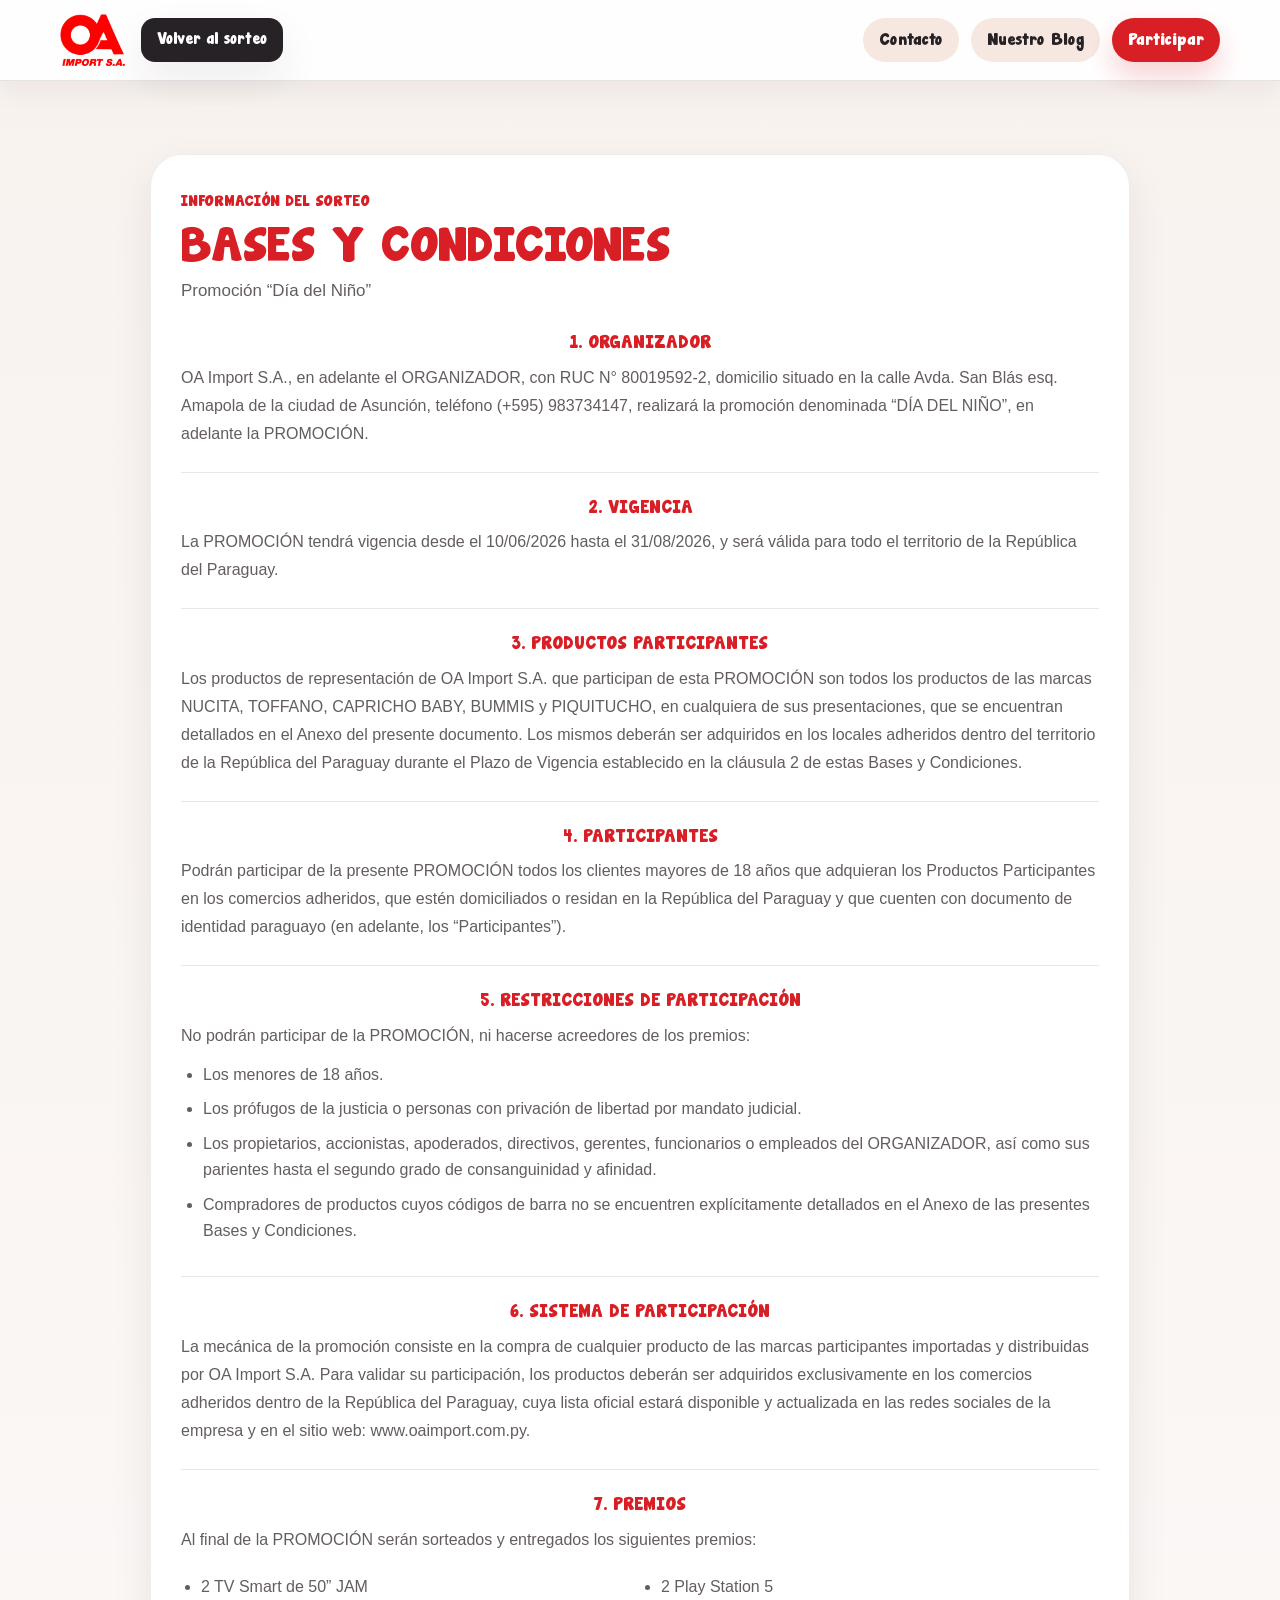
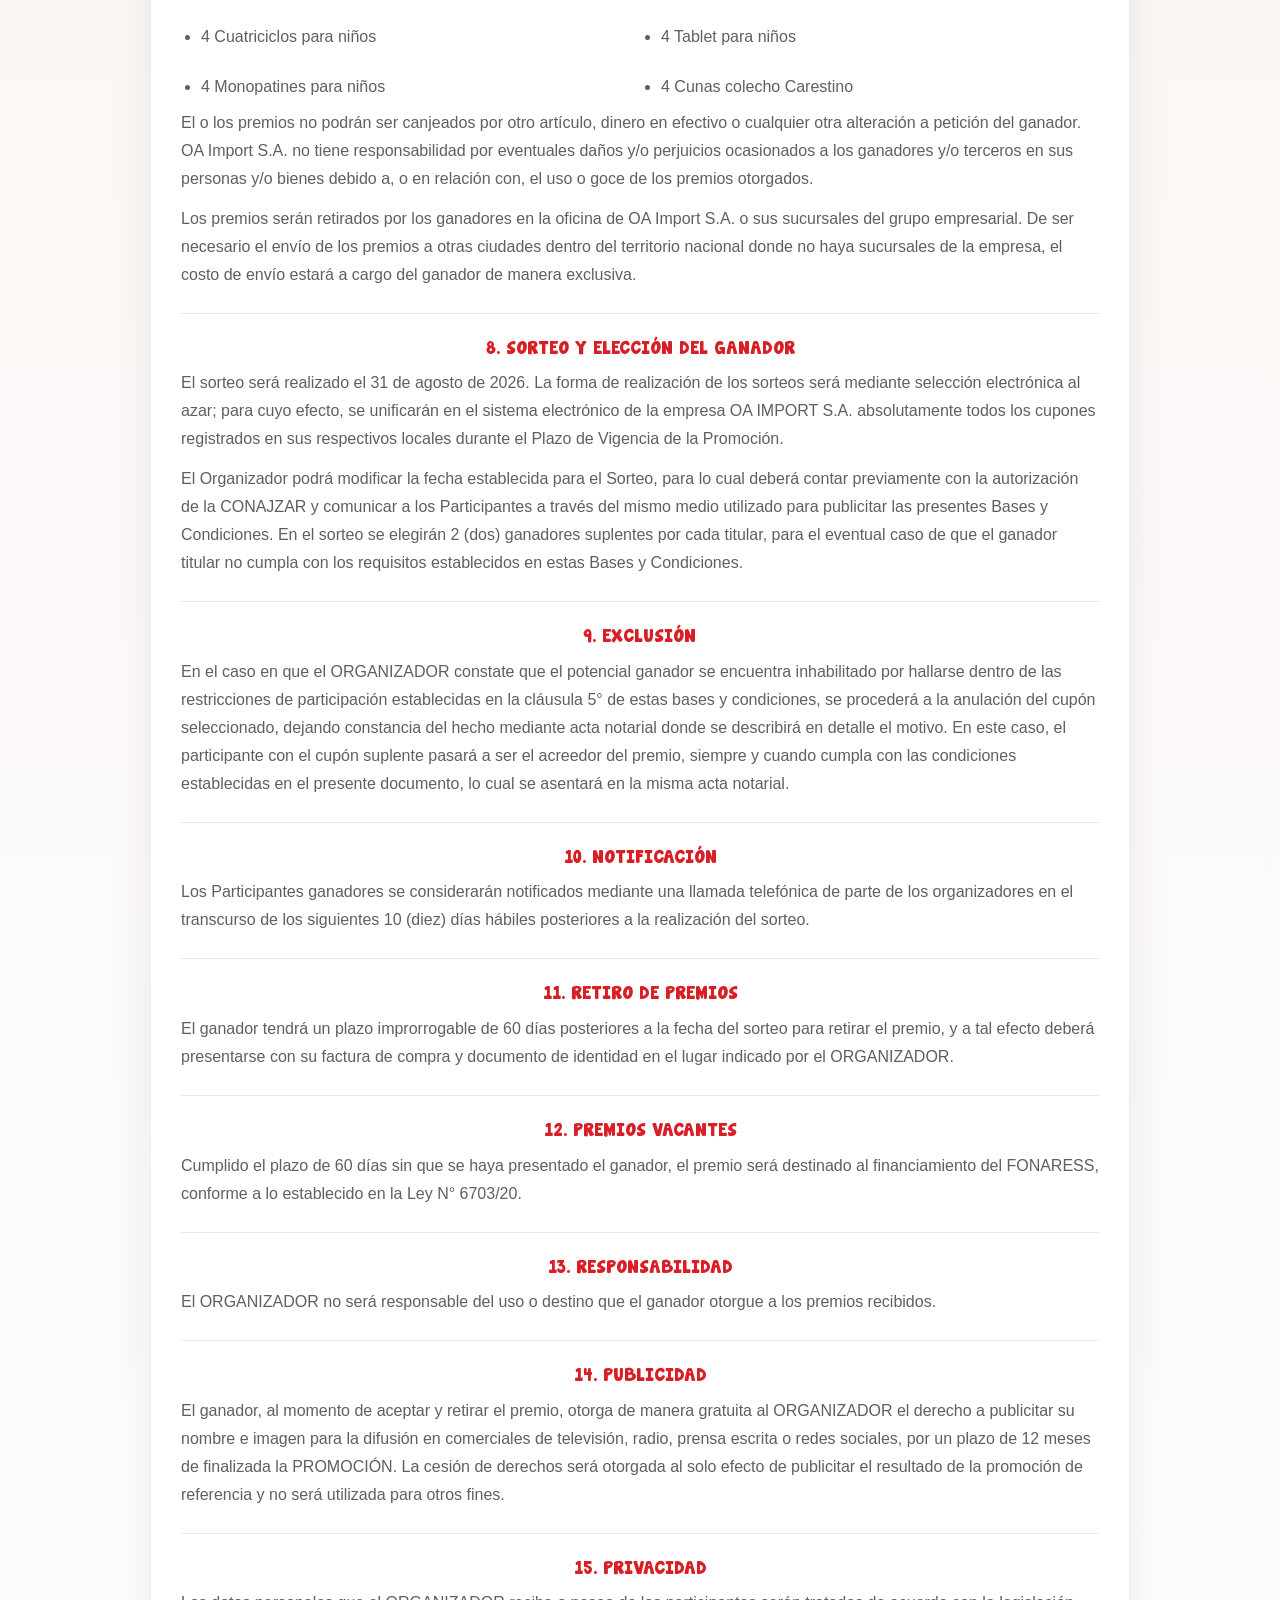
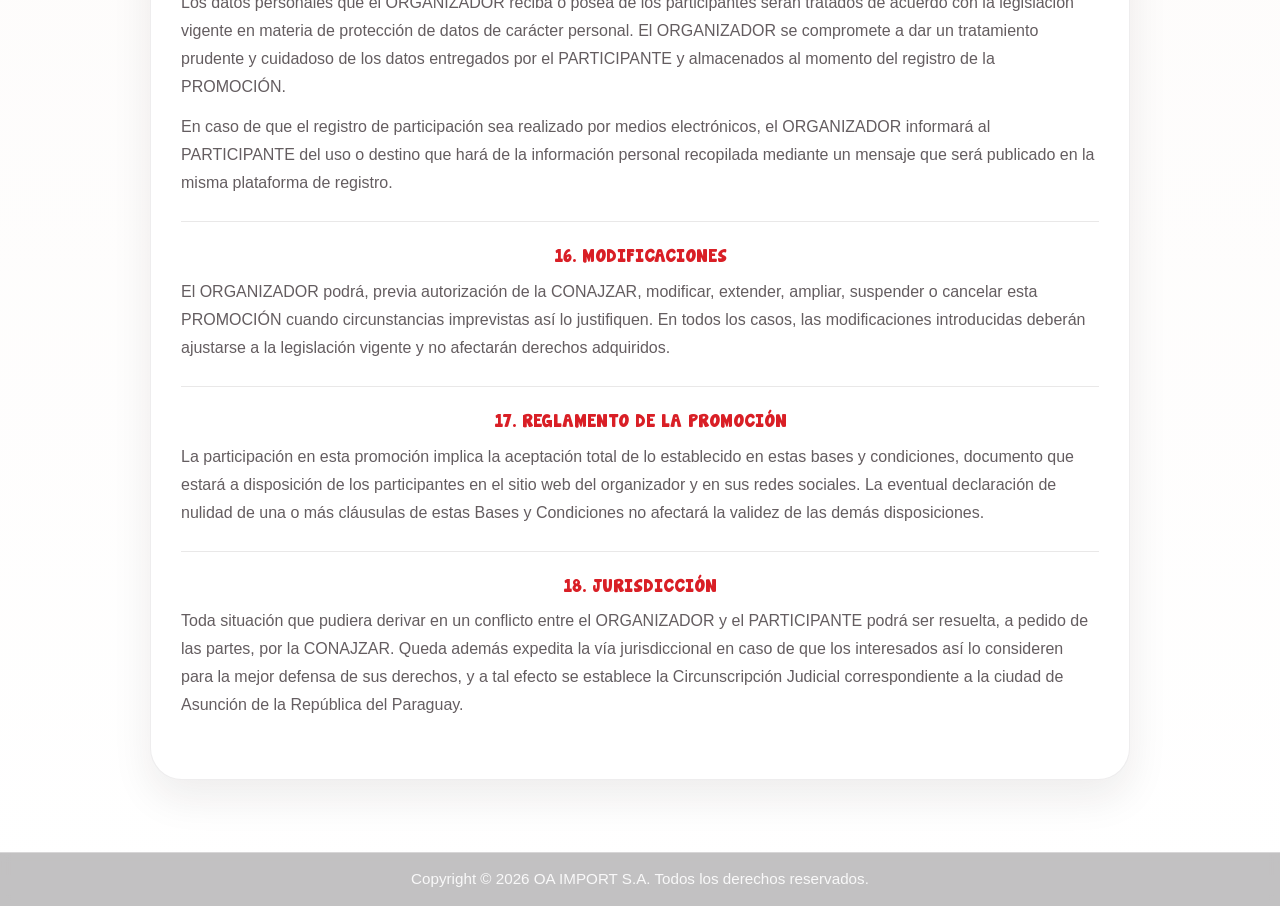
==== bases.html @ e668ee30 "Add files via upload" ====
<!DOCTYPE html>
<html lang="es">
<head>
<meta charset="UTF-8">
<meta name="viewport" content="width=device-width, initial-scale=1.0">
<title>Bases y Condiciones</title>
<link rel="icon" href="favicon.ico?v=6" sizes="any">
<link rel="shortcut icon" href="favicon.ico?v=6" type="image/x-icon">
<link rel="stylesheet" href="styles.css?v=45">
</head>
<body class="page-bases">

<header>
<div class="nav">
<button class="menu-toggle" id="menuToggle" aria-label="Abrir menú" aria-controls="menu" aria-expanded="false">&#9776;</button>

<div class="logo-area">
<a href="index.html" aria-label="Volver al inicio">
<img src="logo.png" class="logo" alt="Logo de OA Import">
</a>
</div>

<a href="index.html" class="btn-bases">Volver al sorteo</a>

<nav id="menu" aria-label="Principal">
<a href="contacto.html">Contacto</a>
<a href="https://www.oaimport.com.py/" target="_blank" rel="noopener noreferrer">Nuestro Blog</a>
<a href="index.html#formulario">Participar</a>
</nav>
</div>
</header>

<section class="section legal-section">
<div class="legal-card">
<p class="legal-kicker">Información del sorteo</p>
<h1>Bases y condiciones</h1>
<p class="legal-subtitle">Promoci&oacute;n &ldquo;D&iacute;a del Ni&ntilde;o&rdquo;</p>

<div class="legal-content">
<section class="legal-item">
<h2>1. ORGANIZADOR</h2>
<p>OA Import S.A., en adelante el ORGANIZADOR, con RUC N&deg; 80019592-2, domicilio situado en la calle Avda. San Bl&aacute;s esq. Amapola de la ciudad de Asunci&oacute;n, tel&eacute;fono (+595) 983734147, realizar&aacute; la promoci&oacute;n denominada &ldquo;D&Iacute;A DEL NI&Ntilde;O&rdquo;, en adelante la PROMOCI&Oacute;N.</p>
</section>

<section class="legal-item">
<h2>2. VIGENCIA</h2>
<p>La PROMOCI&Oacute;N tendr&aacute; vigencia desde el 10/06/2026 hasta el 31/08/2026, y ser&aacute; v&aacute;lida para todo el territorio de la Rep&uacute;blica del Paraguay.</p>
</section>

<section class="legal-item">
<h2>3. PRODUCTOS PARTICIPANTES</h2>
<p>Los productos de representaci&oacute;n de OA Import S.A. que participan de esta PROMOCI&Oacute;N son todos los productos de las marcas NUCITA, TOFFANO, CAPRICHO BABY, BUMMIS y PIQUITUCHO, en cualquiera de sus presentaciones, que se encuentran detallados en el Anexo del presente documento. Los mismos deber&aacute;n ser adquiridos en los locales adheridos dentro del territorio de la Rep&uacute;blica del Paraguay durante el Plazo de Vigencia establecido en la cl&aacute;usula 2 de estas Bases y Condiciones.</p>
</section>

<section class="legal-item">
<h2>4. PARTICIPANTES</h2>
<p>Podr&aacute;n participar de la presente PROMOCI&Oacute;N todos los clientes mayores de 18 a&ntilde;os que adquieran los Productos Participantes en los comercios adheridos, que est&eacute;n domiciliados o residan en la Rep&uacute;blica del Paraguay y que cuenten con documento de identidad paraguayo (en adelante, los &ldquo;Participantes&rdquo;).</p>
</section>

<section class="legal-item">
<h2>5. RESTRICCIONES DE PARTICIPACI&Oacute;N</h2>
<p>No podr&aacute;n participar de la PROMOCI&Oacute;N, ni hacerse acreedores de los premios:</p>
<ul class="legal-list">
<li>Los menores de 18 a&ntilde;os.</li>
<li>Los pr&oacute;fugos de la justicia o personas con privaci&oacute;n de libertad por mandato judicial.</li>
<li>Los propietarios, accionistas, apoderados, directivos, gerentes, funcionarios o empleados del ORGANIZADOR, as&iacute; como sus parientes hasta el segundo grado de consanguinidad y afinidad.</li>
<li>Compradores de productos cuyos c&oacute;digos de barra no se encuentren expl&iacute;citamente detallados en el Anexo de las presentes Bases y Condiciones.</li>
</ul>
</section>

<section class="legal-item">
<h2>6. SISTEMA DE PARTICIPACI&Oacute;N</h2>
<p>La mec&aacute;nica de la promoci&oacute;n consiste en la compra de cualquier producto de las marcas participantes importadas y distribuidas por OA Import S.A. Para validar su participaci&oacute;n, los productos deber&aacute;n ser adquiridos exclusivamente en los comercios adheridos dentro de la Rep&uacute;blica del Paraguay, cuya lista oficial estar&aacute; disponible y actualizada en las redes sociales de la empresa y en el sitio web: www.oaimport.com.py.</p>
</section>

<section class="legal-item">
<h2>7. PREMIOS</h2>
<p>Al final de la PROMOCI&Oacute;N ser&aacute;n sorteados y entregados los siguientes premios:</p>
<ul class="legal-list legal-list--prizes">
<li>2 TV Smart de 50&rdquo; JAM</li>
<li>2 Play Station 5</li>
<li>4 Cuatriciclos para ni&ntilde;os</li>
<li>4 Tablet para ni&ntilde;os</li>
<li>4 Monopatines para ni&ntilde;os</li>
<li>4 Cunas colecho Carestino</li>
</ul>
<p>El o los premios no podr&aacute;n ser canjeados por otro art&iacute;culo, dinero en efectivo o cualquier otra alteraci&oacute;n a petici&oacute;n del ganador. OA Import S.A. no tiene responsabilidad por eventuales da&ntilde;os y/o perjuicios ocasionados a los ganadores y/o terceros en sus personas y/o bienes debido a, o en relaci&oacute;n con, el uso o goce de los premios otorgados.</p>
<p>Los premios ser&aacute;n retirados por los ganadores en la oficina de OA Import S.A. o sus sucursales del grupo empresarial. De ser necesario el env&iacute;o de los premios a otras ciudades dentro del territorio nacional donde no haya sucursales de la empresa, el costo de env&iacute;o estar&aacute; a cargo del ganador de manera exclusiva.</p>
</section>

<section class="legal-item">
<h2>8. SORTEO Y ELECCI&Oacute;N DEL GANADOR</h2>
<p>El sorteo ser&aacute; realizado el 31 de agosto de 2026. La forma de realizaci&oacute;n de los sorteos ser&aacute; mediante selecci&oacute;n electr&oacute;nica al azar; para cuyo efecto, se unificar&aacute;n en el sistema electr&oacute;nico de la empresa OA IMPORT S.A. absolutamente todos los cupones registrados en sus respectivos locales durante el Plazo de Vigencia de la Promoci&oacute;n.</p>
<p>El Organizador podr&aacute; modificar la fecha establecida para el Sorteo, para lo cual deber&aacute; contar previamente con la autorizaci&oacute;n de la CONAJZAR y comunicar a los Participantes a trav&eacute;s del mismo medio utilizado para publicitar las presentes Bases y Condiciones. En el sorteo se elegir&aacute;n 2 (dos) ganadores suplentes por cada titular, para el eventual caso de que el ganador titular no cumpla con los requisitos establecidos en estas Bases y Condiciones.</p>
</section>

<section class="legal-item">
<h2>9. EXCLUSI&Oacute;N</h2>
<p>En el caso en que el ORGANIZADOR constate que el potencial ganador se encuentra inhabilitado por hallarse dentro de las restricciones de participaci&oacute;n establecidas en la cl&aacute;usula 5&deg; de estas bases y condiciones, se proceder&aacute; a la anulaci&oacute;n del cup&oacute;n seleccionado, dejando constancia del hecho mediante acta notarial donde se describir&aacute; en detalle el motivo. En este caso, el participante con el cup&oacute;n suplente pasar&aacute; a ser el acreedor del premio, siempre y cuando cumpla con las condiciones establecidas en el presente documento, lo cual se asentar&aacute; en la misma acta notarial.</p>
</section>

<section class="legal-item">
<h2>10. NOTIFICACI&Oacute;N</h2>
<p>Los Participantes ganadores se considerar&aacute;n notificados mediante una llamada telef&oacute;nica de parte de los organizadores en el transcurso de los siguientes 10 (diez) d&iacute;as h&aacute;biles posteriores a la realizaci&oacute;n del sorteo.</p>
</section>

<section class="legal-item">
<h2>11. RETIRO DE PREMIOS</h2>
<p>El ganador tendr&aacute; un plazo improrrogable de 60 d&iacute;as posteriores a la fecha del sorteo para retirar el premio, y a tal efecto deber&aacute; presentarse con su factura de compra y documento de identidad en el lugar indicado por el ORGANIZADOR.</p>
</section>

<section class="legal-item">
<h2>12. PREMIOS VACANTES</h2>
<p>Cumplido el plazo de 60 d&iacute;as sin que se haya presentado el ganador, el premio ser&aacute; destinado al financiamiento del FONARESS, conforme a lo establecido en la Ley N&deg; 6703/20.</p>
</section>

<section class="legal-item">
<h2>13. RESPONSABILIDAD</h2>
<p>El ORGANIZADOR no ser&aacute; responsable del uso o destino que el ganador otorgue a los premios recibidos.</p>
</section>

<section class="legal-item">
<h2>14. PUBLICIDAD</h2>
<p>El ganador, al momento de aceptar y retirar el premio, otorga de manera gratuita al ORGANIZADOR el derecho a publicitar su nombre e imagen para la difusi&oacute;n en comerciales de televisi&oacute;n, radio, prensa escrita o redes sociales, por un plazo de 12 meses de finalizada la PROMOCI&Oacute;N. La cesi&oacute;n de derechos ser&aacute; otorgada al solo efecto de publicitar el resultado de la promoci&oacute;n de referencia y no ser&aacute; utilizada para otros fines.</p>
</section>

<section class="legal-item">
<h2>15. PRIVACIDAD</h2>
<p>Los datos personales que el ORGANIZADOR reciba o posea de los participantes ser&aacute;n tratados de acuerdo con la legislaci&oacute;n vigente en materia de protecci&oacute;n de datos de car&aacute;cter personal. El ORGANIZADOR se compromete a dar un tratamiento prudente y cuidadoso de los datos entregados por el PARTICIPANTE y almacenados al momento del registro de la PROMOCI&Oacute;N.</p>
<p>En caso de que el registro de participaci&oacute;n sea realizado por medios electr&oacute;nicos, el ORGANIZADOR informar&aacute; al PARTICIPANTE del uso o destino que har&aacute; de la informaci&oacute;n personal recopilada mediante un mensaje que ser&aacute; publicado en la misma plataforma de registro.</p>
</section>

<section class="legal-item">
<h2>16. MODIFICACIONES</h2>
<p>El ORGANIZADOR podr&aacute;, previa autorizaci&oacute;n de la CONAJZAR, modificar, extender, ampliar, suspender o cancelar esta PROMOCI&Oacute;N cuando circunstancias imprevistas as&iacute; lo justifiquen. En todos los casos, las modificaciones introducidas deber&aacute;n ajustarse a la legislaci&oacute;n vigente y no afectar&aacute;n derechos adquiridos.</p>
</section>

<section class="legal-item">
<h2>17. REGLAMENTO DE LA PROMOCI&Oacute;N</h2>
<p>La participaci&oacute;n en esta promoci&oacute;n implica la aceptaci&oacute;n total de lo establecido en estas bases y condiciones, documento que estar&aacute; a disposici&oacute;n de los participantes en el sitio web del organizador y en sus redes sociales. La eventual declaraci&oacute;n de nulidad de una o m&aacute;s cl&aacute;usulas de estas Bases y Condiciones no afectar&aacute; la validez de las dem&aacute;s disposiciones.</p>
</section>

<section class="legal-item">
<h2>18. JURISDICCI&Oacute;N</h2>
<p>Toda situaci&oacute;n que pudiera derivar en un conflicto entre el ORGANIZADOR y el PARTICIPANTE podr&aacute; ser resuelta, a pedido de las partes, por la CONAJZAR. Queda adem&aacute;s expedita la v&iacute;a jurisdiccional en caso de que los interesados as&iacute; lo consideren para la mejor defensa de sus derechos, y a tal efecto se establece la Circunscripci&oacute;n Judicial correspondiente a la ciudad de Asunci&oacute;n de la Rep&uacute;blica del Paraguay.</p>
</section>
</div>
</div>
</section>

<footer class="site-footer">
<p>Copyright &copy; 2026 OA IMPORT S.A. Todos los derechos reservados.</p>
</footer>

<script src="script.js?v=22"></script>
</body>
</html>
---- styles.css ----
@font-face{
  font-family:"Janda Manatee Solid";
  src:url("JandaManateeSolid.ttf") format("truetype");
  font-weight:400;
  font-style:normal;
  font-display:swap;
}

:root{
  --brand-red:#d91f26;
  --brand-red-dark:#a51419;
  --brand-gold:#b79234;
  --ink:#262225;
  --muted:#645d60;
  --surface:#ffffff;
  --surface-soft:#fbf6f4;
  --surface-warm:#f6e8e1;
  --line:rgba(38,34,37,0.12);
  --shadow-soft:0 18px 40px rgba(34,24,26,0.08);
  --shadow-strong:0 28px 60px rgba(26,16,18,0.18);
  --radius-lg:32px;
  --radius-md:20px;
  --max-width:1200px;
  --font-title:"Janda Manatee Solid",Arial,Helvetica,sans-serif;
  --font-text:Arial,Helvetica,sans-serif;
  --font-readable:Arial,Helvetica,sans-serif;
  --title-fill:#7E4191;
}

*{
  margin:0;
  padding:0;
  box-sizing:border-box;
}

html{
  scroll-behavior:smooth;
}

body{
  font-family:var(--font-text);
  font-synthesis:none;
  background:linear-gradient(180deg,#fcfaf9 0%,#f6f0ec 100%);
  color:var(--ink);
  line-height:1.6;
  overflow-x:hidden;
  padding-top:82px;
}

button,
input,
textarea,
select{
  font-family:var(--font-readable);
}

.page-home{
  --home-bg-image:url("FONDO%20WEB%20WEB%20PROMO%20SORTEO%20DIA%20DEL%20NI%C3%91O-03.jpg.jpeg");
  position:relative;
  min-height:100vh;
  background-color:#fff8f2;
  background-image:none;
}

.page-home::before{
  content:"";
  position:absolute;
  inset:0;
  z-index:0;
  min-height:100%;
  background-image:var(--home-bg-image);
  background-position:top center;
  background-repeat:no-repeat;
  background-size:100% 100%;
  pointer-events:none;
}

.page-home > section,
.page-home > div,
.page-home > footer{
  position:relative;
  z-index:1;
}

body.modal-open{
  overflow:auto;
}

img{
  display:block;
  max-width:100%;
}

.site-footer{
  position:relative;
  z-index:1;
  width:100%;
  padding:16px;
  background:rgba(38,34,37,0.28);
  border-top:1px solid rgba(255,255,255,0.34);
  color:rgba(255,255,255,0.9);
  backdrop-filter:blur(4px);
  text-align:center;
}

.site-footer p{
  margin:0;
  font-family:Arial,Helvetica,sans-serif;
  font-size:0.95rem;
  line-height:1.35;
}

a{
  color:inherit;
}

header{
  position:fixed;
  top:0;
  left:0;
  right:0;
  z-index:1000;
  background:rgba(255,255,255,0.92);
  backdrop-filter:blur(16px);
  border-bottom:1px solid var(--line);
  box-shadow:0 10px 28px rgba(29,21,23,0.06);
}

.nav{
  max-width:var(--max-width);
  margin:auto;
  padding:14px 20px;
  display:grid;
  grid-template-columns:auto auto 1fr;
  align-items:center;
  gap:16px;
  position:relative;
}

.menu-toggle{
  display:none;
  width:44px;
  height:44px;
  align-items:center;
  justify-content:center;
  border:1px solid var(--line);
  border-radius:14px;
  background:var(--surface);
  color:var(--ink);
  font-size:1.6rem;
  cursor:pointer;
}

.logo-area{
  display:flex;
  align-items:center;
  justify-content:flex-start;
}

.logo{
  height:52px;
  margin:auto;
}

.btn-bases{
  justify-self:start;
  display:inline-flex;
  align-items:center;
  justify-content:center;
  width:auto;
  min-height:42px;
  padding:10px 16px;
  border-radius:14px;
  background:var(--ink);
  color:#fff;
  text-decoration:none;
  font-family:var(--font-readable);
  font-size:0.9rem;
  font-weight:400;
  white-space:nowrap;
  box-shadow:var(--shadow-soft);
  transition:transform 0.2s ease, background 0.2s ease;
}

.btn-bases:hover{
  background:#3a3437;
  transform:translateY(-1px);
}

.nav nav{
  display:flex;
  justify-content:flex-end;
  flex-wrap:wrap;
  gap:12px;
}

nav a{
  display:inline-flex;
  align-items:center;
  justify-content:center;
  min-height:44px;
  padding:10px 16px;
  border-radius:999px;
  background:var(--surface-warm);
  color:var(--ink);
  text-decoration:none;
  font-family:var(--font-readable);
  font-size:0.95rem;
  font-weight:400;
  transition:transform 0.2s ease, background 0.2s ease, box-shadow 0.2s ease;
}

nav a:hover{
  background:#efd8d0;
  transform:translateY(-1px);
}

nav a.is-current{
  background:#efddd7;
  box-shadow:inset 0 0 0 1px rgba(38,34,37,0.1);
}

nav a[href="#formulario"],
nav a[href="index.html#formulario"]{
  background:var(--brand-red);
  color:#fff;
  box-shadow:0 14px 28px rgba(217,31,38,0.2);
}

nav a[href="#formulario"]:hover,
nav a[href="index.html#formulario"]:hover{
  background:var(--brand-red-dark);
}

.hero{
  position:relative;
  min-height:auto;
  padding:0 20px 34px;
  display:flex;
  align-items:center;
  justify-content:center;
  background:transparent;
  overflow:hidden;
}

.hero::before{
  display:none;
}

.hero::after{
  display:none;
}

.hero-box{
  position:relative;
  z-index:1;
  width:min(100%,1180px);
  padding:0;
  background:transparent;
  border:none;
  box-shadow:none;
  backdrop-filter:none;
  text-align:center;
}

.hero-cta{
  position:absolute;
  left:50%;
  top:64%;
  z-index:2;
  display:inline-flex;
  align-items:center;
  justify-content:center;
  min-height:64px;
  padding:16px 46px;
  border-radius:20px;
  background:var(--brand-red);
  color:#fff;
  font-family:var(--font-readable);
  font-weight:800;
  font-size:clamp(1.25rem,2.4vw,2rem);
  line-height:1;
  text-decoration:none;
  box-shadow:0 22px 42px rgba(217,31,38,0.28);
  transform:translate(-50%,-50%);
  transition:transform 0.2s ease, background 0.2s ease;
}

.hero-cta:hover{
  background:var(--brand-red-dark);
  transform:translate(-50%,-52%);
}

.hero-banner{
  width:100%;
  height:auto;
  object-fit:contain;
}

.hero-brand-link{
  position:absolute;
  z-index:3;
  display:block;
  border-radius:14px;
  background:rgba(255,255,255,0);
  cursor:pointer;
  text-indent:-9999px;
  overflow:hidden;
}

.hero-brand-link:focus-visible{
  outline:3px solid rgba(126,65,145,0.85);
  outline-offset:4px;
  background:rgba(255,255,255,0.16);
}

.hero-brand-link--nucita{
  left:9.3%;
  top:76.2%;
  width:15.2%;
  height:9%;
}

.hero-brand-link--toffano{
  left:26.8%;
  top:76.6%;
  width:15%;
  height:8.6%;
}

.hero-brand-link--bummis{
  left:45.2%;
  top:75.8%;
  width:14.5%;
  height:9.4%;
}

.hero-brand-link--capricho{
  left:62.8%;
  top:75.4%;
  width:15.2%;
  height:9.8%;
}

.hero-brand-link--piquitucho{
  left:80.1%;
  top:74.6%;
  width:12.6%;
  height:10.8%;
}

.section{
  padding:72px 20px;
}

.section h1,
.section h2{
  margin:0 0 22px;
  text-align:center;
  font-family:var(--font-title);
  font-weight:400;
  color:var(--title-fill);
  font-size:clamp(2rem,4vw,3.2rem);
  line-height:1.05;
  letter-spacing:0;
}

.section-copy,
.section > p{
  max-width:760px;
  margin:0 auto;
  text-align:center;
  color:var(--muted);
  font-size:1.08rem;
}

#flyers{
  background:transparent;
}

.flyers-section{
  padding-bottom:38px;
}

.flyers-shell{
  max-width:840px;
  margin:0 auto 24px;
  text-align:center;
}

.flyers-rail{
  position:relative;
  max-width:calc(var(--max-width) + 60px);
  margin:0 auto;
  padding:10px 20px 8px;
  overflow-x:auto;
  overflow-y:hidden;
  cursor:grab;
  scrollbar-width:none;
  mask-image:linear-gradient(90deg,transparent 0,rgba(0,0,0,0.9) 5%,rgba(0,0,0,0.9) 95%,transparent 100%);
}

.flyers-rail::-webkit-scrollbar{
  display:none;
}

.flyers-rail.is-dragging{
  cursor:grabbing;
}

.flyers-track{
  display:flex;
  align-items:stretch;
  gap:18px;
  width:max-content;
  padding-right:18px;
}

.flyer-card{
  width:clamp(190px,18vw,250px);
  aspect-ratio:1132 / 1600;
  flex:0 0 auto;
  overflow:hidden;
  border-radius:24px;
  background:transparent;
  box-shadow:0 18px 34px rgba(31,20,22,0.1);
  border:none;
  transform:translateZ(0);
}

.flyer-card img{
  width:100%;
  height:100%;
  object-fit:contain;
}

.flyers-rail::before,
.flyers-rail::after{
  display:none;
}

.cupon-section{
  position:relative;
  padding:88px 20px;
  background:transparent;
}

.cupon-section > *{
  position:relative;
  z-index:1;
}

.cupon-section h2{
  margin:0 0 28px;
  text-align:center;
  font-family:var(--font-title);
  font-weight:400;
  color:var(--title-fill);
  font-size:clamp(2rem,4vw,3rem);
  line-height:1.05;
  letter-spacing:0;
  text-shadow:none;
}

#formularioDatos{
  max-width:940px;
  margin:auto;
  display:flex;
  flex-direction:column;
  gap:14px;
  padding:28px;
  border-radius:30px;
  background:rgba(255,255,255,0.92);
  box-shadow:var(--shadow-strong);
}

#formularioDatos .fila{
  display:flex;
  gap:14px;
}

.autocomplete-field{
  position:relative;
  flex:1;
  min-width:0;
}

#codigos{
  display:flex;
  flex-direction:column;
  gap:12px;
}

.factura-upload{
  display:flex;
  flex-direction:column;
  gap:8px;
  padding:16px 18px;
  border:1px dashed rgba(126,65,145,0.42);
  border-radius:18px;
  background:rgba(255,255,255,0.72);
}

.factura-upload label{
  color:var(--ink);
  font-family:var(--font-readable);
  font-weight:700;
  font-size:0.95rem;
  line-height:1.1;
}

.factura-upload input{
  min-height:auto !important;
  padding:0 !important;
  border:none !important;
  border-radius:0 !important;
  background:transparent !important;
  box-shadow:none !important;
  font-size:0.88rem !important;
}

.factura-upload input::file-selector-button{
  min-height:42px;
  margin-right:12px;
  padding:10px 16px;
  border:none;
  border-radius:12px;
  background:var(--ink);
  color:#fff;
  font-family:var(--font-readable);
  font-size:0.88rem;
  cursor:pointer;
}

.factura-upload span{
  color:var(--muted);
  font-size:0.84rem;
  line-height:1.35;
}

.codigo-field{
  position:relative;
  width:100%;
}

.codigo-entry{
  display:flex;
  gap:12px;
  align-items:stretch;
}

.codigo-entry .codigo-field__main{
  position:relative;
  flex:1;
}

.codigo-qty{
  flex:0 0 110px;
  max-width:110px;
  text-align:center;
}

#formularioDatos .codigo-field input[name="producto[]"]{
  font-size:0.92rem;
}

#formularioDatos .codigo-field input[name="producto[]"]::placeholder{
  font-size:0.92rem;
}

.codigo-suggestions{
  position:absolute;
  top:calc(100% + 8px);
  left:0;
  right:0;
  z-index:25;
  display:flex;
  flex-direction:column;
  gap:2px;
  max-height:240px;
  padding:8px;
  overflow:auto;
  border:1px solid rgba(38,34,37,0.12);
  border-radius:18px;
  background:#fff;
  box-shadow:0 18px 36px rgba(29,21,23,0.14);
}

.codigo-suggestions[hidden]{
  display:none;
}

.codigo-suggestion{
  width:100%;
  display:flex;
  flex-direction:column;
  gap:2px;
  padding:10px 12px;
  border:none;
  border-radius:12px;
  background:transparent;
  text-align:left;
  color:var(--ink);
  cursor:pointer;
}

.codigo-suggestion:hover,
.codigo-suggestion:focus-visible{
  background:var(--surface-soft);
  outline:none;
}

.codigo-suggestion__code{
  font-weight:400;
}

.codigo-suggestion__meta{
  color:var(--muted);
  font-size:0.82rem;
}

#formularioDatos input{
  width:100%;
  min-height:56px;
  flex:1;
  padding:16px 18px;
  border-radius:16px;
  border:1px solid rgba(38,34,37,0.14);
  background:#fff;
  color:var(--ink);
  font-size:0.92rem;
  transition:border-color 0.2s ease, box-shadow 0.2s ease;
}

#formularioDatos input::placeholder{
  color:#817a7d;
  font-size:0.92rem;
}

#formularioDatos input:focus{
  outline:none;
  border-color:rgba(217,31,38,0.48);
  box-shadow:0 0 0 4px rgba(217,31,38,0.12);
}

.botones{
  display:flex;
  gap:14px;
}

#agregarCodigo,
button[type="submit"]{
  min-height:56px;
  padding:16px 20px;
  border:none;
  border-radius:16px;
  font-family:var(--font-readable);
  font-size:1rem;
  font-weight:400;
  cursor:pointer;
  transition:transform 0.2s ease, background 0.2s ease, box-shadow 0.2s ease, opacity 0.2s ease;
}

#agregarCodigo{
  background:#383235;
  color:#fff;
}

#agregarCodigo:hover{
  background:#2c2729;
}

button[type="submit"]{
  background:var(--brand-red);
  color:#fff;
  box-shadow:0 18px 30px rgba(217,31,38,0.22);
}

button[type="submit"]:hover{
  background:var(--brand-red-dark);
}

#agregarCodigo:hover,
button[type="submit"]:hover{
  transform:translateY(-1px);
}

#formularioDatos.is-loading button{
  opacity:0.82;
  cursor:wait;
  transform:none;
}

.loader{
  width:46px;
  height:46px;
  margin:20px auto 0;
  border:5px solid rgba(255,255,255,0.32);
  border-top-color:#fff;
  border-radius:50%;
  display:none;
  animation:spin 0.9s linear infinite;
}

@keyframes spin{
  0%{transform:rotate(0deg);}
  100%{transform:rotate(360deg);}
}

.mensaje{
  min-height:0;
  margin:0 auto;
  max-width:760px;
  text-align:center;
  font-size:1rem;
  font-weight:400;
}

.mensaje:not(:empty){
  min-height:24px;
  margin-top:18px;
}

.mensaje-success{
  color:#18803b;
  text-shadow:none;
}

.mensaje-error{
  color:#b22020;
  text-shadow:none;
}

.locales-section{
  padding-top:22px;
  padding-bottom:0;
  background:transparent;
  overflow:hidden;
}

.locales-rail{
  max-width:calc(var(--max-width) + 60px);
  margin:10px auto 0;
  padding:4px 20px 6px;
  overflow-x:auto;
  overflow-y:hidden;
  -webkit-overflow-scrolling:touch;
  cursor:grab;
  overscroll-behavior-x:contain;
  scrollbar-width:none;
  mask-image:linear-gradient(90deg,transparent 0,rgba(0,0,0,0.9) 3%,rgba(0,0,0,0.9) 97%,transparent 100%);
}

.locales-rail:active{
  cursor:grabbing;
}

.locales-rail::-webkit-scrollbar{
  display:none;
}

.locales-track{
  display:flex;
  width:max-content;
  min-width:100%;
}

.locales-row{
  overflow:visible;
}

.locales-row-track{
  display:flex;
  gap:8px;
  width:max-content;
  will-change:transform;
}

.locales-row-track.is-animated{
  animation:locales-marquee var(--locales-duration,32s) linear infinite;
}

@keyframes locales-marquee{
  from{
    transform:translate3d(0,0,0);
  }

  to{
    transform:translate3d(calc(var(--locales-loop-distance,0px) * -1),0,0);
  }
}

.local-logo-slot{
  flex:0 0 132px;
  width:132px;
  height:62px;
  display:flex;
  align-items:center;
  justify-content:center;
  padding:8px;
  background:#fff;
  border:1px solid rgba(38,34,37,0.08);
  border-radius:14px;
  box-shadow:0 8px 16px rgba(31,20,22,0.08);
}

.local-logo-slot img{
  width:100%;
  height:100%;
  max-width:96px;
  max-height:36px;
  object-fit:contain;
  opacity:0;
  transition:opacity 0.2s ease;
}

.local-logo-slot.is-empty{
  background:rgba(255,255,255,0.96);
}

.local-logo-slot.is-empty img,
.local-logo-slot img[hidden]{
  display:none;
}

.local-logo-slot[hidden]{
  display:none;
}

.local-logo-slot.is-loaded img{
  opacity:1;
}

.locales-section + .cupon-section{
  padding-top:22px;
}

.final-banner-section{
  padding:24px 20px 76px;
  background:transparent;
}

.final-banner-wrap{
  position:relative;
  width:min(100%,1180px);
  margin:0 auto;
}

.final-banner{
  width:100%;
  height:auto;
  margin:0 auto;
  object-fit:contain;
}

.final-brand-link{
  position:absolute;
  z-index:2;
  display:block;
  border-radius:14px;
  background:rgba(255,255,255,0);
  cursor:pointer;
  text-indent:-9999px;
  overflow:hidden;
}

.final-brand-link:focus-visible{
  outline:3px solid rgba(126,65,145,0.85);
  outline-offset:4px;
  background:rgba(255,255,255,0.16);
}

.final-brand-link--nucita{
  left:3.4%;
  top:78.4%;
  width:17.2%;
  height:13.5%;
}

.final-brand-link--toffano{
  left:23.4%;
  top:78.3%;
  width:18%;
  height:13.2%;
}

.final-brand-link--bummis{
  left:44.2%;
  top:76.8%;
  width:19.3%;
  height:15.3%;
}

.final-brand-link--capricho{
  left:64.6%;
  top:75.6%;
  width:20.8%;
  height:15.6%;
}

.final-brand-link--piquitucho{
  left:85.8%;
  top:73.8%;
  width:13.3%;
  height:19%;
}

.success-modal{
  position:fixed;
  inset:0;
  z-index:2000;
  display:flex;
  align-items:center;
  justify-content:center;
  padding:20px;
  background:transparent;
  pointer-events:none;
}

.success-modal[hidden]{
  display:none;
}

.success-modal__dialog{
  position:relative;
  width:min(90vw,360px);
  aspect-ratio:1 / 1;
  display:flex;
  align-items:center;
  justify-content:center;
  pointer-events:auto;
  animation:success-pop 0.24s ease-out;
}

.success-modal__image{
  width:100%;
  height:100%;
  object-fit:cover;
  border-radius:28px;
  box-shadow:0 24px 50px rgba(22,14,15,0.32);
}

.success-modal__close{
  position:absolute;
  top:12px;
  right:12px;
  width:38px;
  height:38px;
  border:none;
  border-radius:50%;
  background:rgba(38,34,37,0.88);
  color:#fff;
  font-size:1.3rem;
  font-weight:400;
  line-height:1;
  cursor:pointer;
  box-shadow:0 10px 22px rgba(24,17,18,0.24);
}

.success-modal__close:hover{
  background:#151214;
}

@keyframes success-pop{
  from{
    opacity:0;
    transform:translateY(12px) scale(0.96);
  }

  to{
    opacity:1;
    transform:translateY(0) scale(1);
  }
}

.page-bases{
  background:linear-gradient(180deg,#f8f2ef 0%,#ffffff 100%);
}

.page-bases .btn-bases,
.page-bases nav a,
.page-bases .legal-kicker,
.page-bases .legal-card h1,
.page-bases .legal-item h2{
  font-family:var(--font-title);
  font-weight:400;
}

.page-bases .legal-card h1{
  color:var(--brand-red);
  font-size:clamp(2rem,3.4vw,2.95rem);
  line-height:1.06;
  text-transform:uppercase;
}

.page-contact{
  background:
    radial-gradient(circle at top right,rgba(217,31,38,0.08),transparent 28%),
    linear-gradient(180deg,#faf4f1 0%,#ffffff 100%);
}

.legal-section{
  padding-top:72px;
}

.legal-card{
  max-width:980px;
  margin:auto;
  padding:36px 30px;
  border-radius:32px;
  background:#fff;
  border:1px solid rgba(38,34,37,0.08);
  box-shadow:var(--shadow-soft);
}

.legal-kicker{
  margin:0 0 10px;
  color:var(--brand-red);
  font-family:var(--font-readable);
  font-size:0.85rem;
  font-weight:400;
  letter-spacing:0;
  text-transform:uppercase;
}

.legal-card h1{
  text-align:left;
  margin-bottom:8px;
  font-family:var(--font-title);
  font-weight:400;
  color:var(--title-fill);
  letter-spacing:0;
}

.legal-card .section-copy{
  max-width:none;
  margin:0;
  text-align:left;
}

.legal-subtitle{
  max-width:720px;
  margin:0 0 28px;
  color:var(--muted);
  font-family:var(--font-readable);
  font-size:1.06rem;
  font-weight:400;
}

.legal-content{
  display:flex;
  flex-direction:column;
}

.legal-item{
  padding:24px 0;
  border-top:1px solid rgba(38,34,37,0.1);
}

.legal-item:first-child{
  padding-top:0;
  border-top:none;
}

.legal-item h2{
  margin:0 0 10px;
  font-family:var(--font-readable);
  font-weight:400;
  color:var(--brand-red);
  font-size:1rem;
  line-height:1.35;
  letter-spacing:0;
  text-transform:uppercase;
}

.legal-item p{
  margin:0;
  color:var(--muted);
  font-family:var(--font-readable);
  font-size:1rem;
  line-height:1.75;
}

.legal-item p + p{
  margin-top:12px;
}

.legal-list{
  margin:12px 0 0;
  padding-left:22px;
  font-family:var(--font-readable);
  color:var(--muted);
}

.legal-list li{
  margin:8px 0;
  line-height:1.65;
}

.legal-list--prizes{
  display:grid;
  grid-template-columns:repeat(2,minmax(0,1fr));
  gap:8px 22px;
  padding-left:20px;
}

.legal-note{
  margin-top:18px;
  padding:16px 18px;
  border-radius:18px;
  background:var(--surface-soft);
  color:var(--muted);
}

.contact-section{
  padding:24px 20px 22px;
  min-height:calc(100vh - 100px);
  display:flex;
  align-items:stretch;
}

.contact-shell{
  max-width:var(--max-width);
  margin:0 auto;
  width:100%;
  display:grid;
  grid-template-columns:minmax(0,1.08fr) minmax(320px,0.92fr);
  gap:14px;
  align-items:stretch;
}

.contact-main{
  display:flex;
  flex-direction:column;
  gap:8px;
  min-height:100%;
}

.contact-panel,
.contact-side__card,
.contact-card{
  border:1px solid rgba(38,34,37,0.08);
  background:#fff;
  box-shadow:var(--shadow-soft);
}

.contact-panel{
  padding:14px 16px;
  border-radius:20px;
  display:flex;
  flex-direction:column;
  flex:1;
}

.contact-panel h1{
  margin-bottom:4px;
  font-family:var(--font-title);
  font-weight:400;
  color:var(--brand-red);
  letter-spacing:0;
  font-size:clamp(1.7rem,2.2vw,2.2rem);
}

.contact-copy{
  max-width:none;
  margin:0;
  text-align:left;
  font-family:var(--font-readable);
  font-size:0.8rem;
  line-height:1.3;
}

.contact-form{
  margin-top:8px;
  display:flex;
  flex-direction:column;
  gap:6px;
  flex:1;
}

.contact-form__row{
  display:grid;
  grid-template-columns:repeat(2,minmax(0,1fr));
  gap:6px;
}

.contact-field{
  display:flex;
  flex-direction:column;
  gap:4px;
}

.contact-label{
  font-family:var(--font-readable);
  font-size:0.78rem;
  font-weight:400;
  color:var(--ink);
}

.contact-input,
.contact-textarea{
  width:100%;
  border:1px solid rgba(38,34,37,0.14);
  border-radius:18px;
  background:#fff;
  color:var(--ink);
  font-family:var(--font-readable);
  transition:border-color 0.2s ease, box-shadow 0.2s ease;
}

.contact-input{
  min-height:36px;
  padding:8px 11px;
  border-radius:14px;
  font-size:0.88rem;
}

.contact-textarea{
  min-height:72px;
  padding:8px 11px;
  border-radius:14px;
  font-size:0.88rem;
  resize:vertical;
}

.contact-input::placeholder,
.contact-textarea::placeholder{
  color:#817a7d;
}

.contact-input:focus,
.contact-textarea:focus{
  outline:none;
  border-color:rgba(217,31,38,0.48);
  box-shadow:0 0 0 4px rgba(217,31,38,0.12);
}

.contact-form__footer{
  display:flex;
  align-items:center;
  gap:8px;
  flex-wrap:wrap;
}

.contact-submit{
  min-height:34px;
  padding:8px 13px;
  border:none;
  border-radius:12px;
  background:var(--brand-red);
  color:#fff;
  font-family:var(--font-readable);
  font-weight:400;
  cursor:pointer;
  box-shadow:0 18px 30px rgba(217,31,38,0.22);
  transition:transform 0.2s ease, background 0.2s ease;
  font-size:0.9rem;
}

.contact-submit:hover{
  background:var(--brand-red-dark);
  transform:translateY(-1px);
}

.contact-form__note{
  color:var(--muted);
  font-size:0.7rem;
}

.contact-status{
  min-height:14px;
  font-size:0.72rem;
  font-weight:400;
}

.contact-status.is-success{
  color:#18803b;
}

.contact-status.is-error{
  color:#b22020;
}

.contact-side{
  display:flex;
  flex-direction:column;
  gap:10px;
  min-height:100%;
}

.contact-side__card{
  padding:14px 14px;
  border-radius:18px;
}

.contact-side__card--soft{
  background:linear-gradient(180deg,#fff5f0 0%,#ffffff 100%);
}

.contact-side__eyebrow{
  margin-bottom:6px;
  color:var(--brand-red);
  font-family:var(--font-readable);
  font-size:0.68rem;
  font-weight:400;
  letter-spacing:0;
  text-transform:uppercase;
}

.contact-side__card h2{
  margin:0 0 6px;
  font-family:var(--font-readable);
  font-weight:400;
  color:var(--brand-red);
  letter-spacing:0;
  font-size:1.02rem;
  line-height:1.05;
}

.contact-side__card p{
  color:var(--muted);
  font-family:var(--font-readable);
  font-size:0.76rem;
}

.contact-side__action{
  display:inline-flex;
  align-items:center;
  justify-content:center;
  min-height:34px;
  margin-top:10px;
  padding:8px 11px;
  border-radius:12px;
  background:var(--ink);
  color:#fff;
  text-decoration:none;
  font-family:var(--font-readable);
  font-weight:400;
  font-size:0.82rem;
}

.contact-side__phone{
  font-size:1.12rem;
  font-weight:400;
  line-height:1.05;
  color:var(--ink);
}

.contact-grid{
  max-width:none;
  margin:0;
  display:grid;
  grid-template-columns:repeat(4,minmax(0,1fr));
  gap:6px;
}

.contact-card{
  padding:10px;
  border-radius:16px;
  display:flex;
  flex-direction:column;
  gap:6px;
}

.contact-card__header{
  display:flex;
  align-items:center;
  gap:16px;
}

.contact-card__body{
  display:flex;
  flex-direction:column;
  gap:10px;
  height:100%;
}

.contact-card h2{
  margin:0;
  font-family:var(--font-readable);
  font-weight:400;
  color:var(--brand-red);
  letter-spacing:0;
  font-size:0.86rem;
  line-height:1.1;
}

.contact-card--compact{
  align-items:center;
  justify-content:flex-start;
  flex-direction:row;
  gap:8px;
  text-decoration:none;
  text-align:left;
  min-height:54px;
  padding:8px 10px;
  transition:transform 0.2s ease, box-shadow 0.2s ease, border-color 0.2s ease;
}

.contact-card--compact:hover{
  transform:translateY(-2px);
  border-color:rgba(217,31,38,0.2);
  box-shadow:0 20px 32px rgba(31,20,22,0.12);
}

.contact-card p{
  color:var(--muted);
}

.contact-card__icon{
  width:38px;
  height:38px;
  display:flex;
  align-items:center;
  justify-content:center;
  flex-shrink:0;
  border-radius:0;
  background:transparent;
  border:none;
  color:var(--ink);
  font-size:0.9rem;
  font-weight:400;
  letter-spacing:0;
}

.contact-card__icon img{
  display:block;
  width:100%;
  height:100%;
  object-fit:contain;
  object-position:center;
}

.contact-card__link{
  display:inline-flex;
  align-items:center;
  justify-content:center;
  min-height:48px;
  margin-top:auto;
  padding:12px 16px;
  border-radius:14px;
  background:var(--surface-warm);
  color:var(--ink);
  text-decoration:none;
  font-family:var(--font-readable);
  font-weight:400;
  text-align:center;
}

.contact-card__link:hover,
.contact-side__action:hover{
  transform:translateY(-1px);
}

.contact-card--map{
  padding:10px;
}

.contact-card--map-inline{
  border-radius:18px;
  display:flex;
  flex-direction:column;
  flex:1;
}

.contact-map{
  border-radius:16px;
  overflow:hidden;
  border:1px solid rgba(38,34,37,0.08);
  min-height:122px;
  flex:1;
}

.contact-map iframe{
  width:100%;
  height:100%;
  min-height:122px;
  border:0;
}

.contact-card__link--inline{
  margin-top:8px;
  width:100%;
  justify-content:center;
  background:var(--brand-red);
  color:#fff;
  min-height:34px;
  padding:8px 10px;
  font-size:0.82rem;
}

.contact-card__link--inline:hover{
  background:var(--brand-red-dark);
}

@media (max-width:1100px){
  .contact-shell{
    grid-template-columns:1fr;
    min-height:auto;
  }

  .contact-main{
    gap:14px;
    min-height:auto;
  }

  .contact-grid{
    grid-template-columns:repeat(2,minmax(0,1fr));
  }

  .local-logo-slot{
    flex-basis:118px;
    width:118px;
    height:58px;
  }

  .contact-card--map{
    grid-column:span 2;
  }
}

@media (max-width:840px){
  .page-home{
    --home-bg-image:url("fondo%20movil.jpeg");
  }

  .page-home::before{
    background-size:100% 100%;
    background-position:top center;
  }

  body{
    padding-top:70px;
  }

  .nav{
    grid-template-columns:auto 1fr auto;
    padding:12px 16px;
    gap:12px;
  }

  .menu-toggle{
    display:inline-flex;
  }

  .logo{
    height:44px;
  }

  .logo-area{
    justify-content:center;
  }

  .btn-bases{
    justify-self:end;
    min-height:44px;
    padding:10px 14px;
    border-radius:14px;
    font-size:0.92rem;
  }

  .nav nav{
    display:none;
    position:absolute;
    top:calc(100% + 10px);
    left:16px;
    right:16px;
    z-index:1200;
    padding:10px;
    background:#fff;
    border:1px solid var(--line);
    border-radius:22px;
    box-shadow:var(--shadow-soft);
    flex-direction:column;
    align-items:stretch;
    gap:8px;
  }

  .nav nav.activo{
    display:flex;
  }

  .nav nav a{
    width:100%;
    justify-content:flex-start;
    border-radius:14px;
  }

  .hero{
    min-height:auto;
    padding:0 0 10px;
  }

  .hero-box{
    padding:0;
    border-radius:0;
    width:100%;
  }

  .hero-cta{
    top:64%;
    min-height:52px;
    padding:13px 34px;
    border-radius:16px;
    font-size:1.25rem;
  }

  .section,
  .cupon-section{
    padding:64px 16px;
  }

  .flyers-section{
    padding-top:22px;
    padding-bottom:10px;
  }

  .section h1,
  .section h2,
  .cupon-section h2{
    font-size:clamp(1.95rem,8vw,2.7rem);
  }

  .flyers-rail{
    padding-inline:16px;
  }

  .flyer-card{
    width:clamp(170px,30vw,220px);
    border-radius:20px;
  }

  .locales-rail{
    padding-inline:12px;
    mask-image:none;
  }

  .locales-track{
    gap:5px;
  }

  .locales-row-track{
    gap:6px;
  }

  .local-logo-slot{
    flex-basis:104px;
    width:104px;
    height:52px;
    padding:7px;
    border-radius:12px;
  }

  .local-logo-slot img{
    max-width:78px;
    max-height:32px;
  }

  .locales-section{
    padding-top:10px;
    padding-bottom:0;
  }

  .locales-section + .cupon-section{
    padding-top:14px;
    padding-bottom:20px;
  }

  .final-banner-section{
    padding:8px 16px 36px;
  }

  #formularioDatos{
    padding:22px 18px;
    border-radius:26px;
  }

  #formularioDatos .fila,
  .botones{
    flex-direction:column;
  }

  .codigo-entry{
    gap:10px;
  }

  .codigo-qty{
    flex-basis:96px;
    max-width:96px;
  }

  .contact-form__row{
    grid-template-columns:1fr;
  }

  .contact-section{
    padding-top:52px;
    padding-bottom:52px;
    min-height:auto;
  }

  .contact-shell{
    gap:18px;
  }

  .contact-grid{
    margin-top:18px;
    gap:14px;
  }
}

@media (max-width:560px){
  .page-home::before{
    background-size:100% 100%;
    background-position:top center;
  }

  body{
    padding-top:62px;
  }

  .nav{
    padding:10px 12px;
  }

  .menu-toggle{
    width:42px;
    height:42px;
    font-size:1.5rem;
  }

  .logo{
    height:40px;
  }

  .btn-bases{
    min-height:40px;
    padding:9px 12px;
    border-radius:12px;
    font-size:0.78rem;
  }

  .hero{
    padding:0;
  }

  .hero-box{
    padding:0;
    border-radius:0;
    width:100%;
  }

  .hero-cta{
    top:64%;
    min-height:42px;
    padding:10px 24px;
    border-radius:14px;
    font-size:0.95rem;
    box-shadow:0 16px 30px rgba(217,31,38,0.25);
  }

  .section{
    padding:52px 14px;
  }

  .flyers-section{
    padding-top:10px;
    padding-bottom:6px;
  }

  .contact-section{
    padding:24px 10px 30px;
  }

  .section-copy,
  .section > p{
    font-size:1rem;
  }

  .flyers-shell{
    margin-bottom:12px;
  }

  .flyers-rail{
    padding:6px 12px 4px;
    mask-image:none;
  }

  .flyers-rail::before,
  .flyers-rail::after{
    display:none;
  }

  .flyers-track{
    gap:12px;
    padding-right:12px;
  }

  .flyer-card{
    width:148px;
    border-radius:16px;
  }

  .locales-rail{
    margin-top:4px;
    padding:4px 8px;
  }

  .locales-track{
    gap:4px;
  }

  .locales-row-track{
    gap:5px;
  }

  .local-logo-slot{
    flex-basis:90px;
    width:90px;
    height:46px;
    padding:6px;
    border-radius:10px;
  }

  .local-logo-slot img{
    max-width:66px;
    max-height:28px;
  }

  .locales-section{
    padding-top:6px;
    padding-bottom:0;
  }

  .cupon-section{
    padding:18px 14px 18px;
  }

  .locales-section + .cupon-section{
    padding-top:10px;
  }

  .cupon-section h2{
    margin-bottom:16px;
  }

  .final-banner-section{
    padding:4px 10px 22px;
  }

  #formularioDatos{
    gap:12px;
    padding:18px 14px;
  }

  #formularioDatos input,
  #agregarCodigo,
  button[type="submit"]{
    min-height:54px;
    padding:15px 16px;
    font-size:0.86rem;
  }

  #formularioDatos input::placeholder{
    font-size:0.86rem;
  }

  #agregarCodigo,
  button[type="submit"]{
    font-size:1rem;
  }

  .codigo-entry{
    gap:8px;
  }

  .codigo-qty{
    flex-basis:86px;
    max-width:86px;
    padding-inline:10px !important;
  }

  #formularioDatos .codigo-field input[name="producto[]"],
  #formularioDatos .codigo-field input[name="producto[]"]::placeholder{
    font-size:0.86rem;
  }

  .codigo-suggestions{
    max-height:200px;
    padding:6px;
    border-radius:14px;
  }

  .codigo-suggestion{
    padding:9px 10px;
  }

  .legal-card{
    padding:28px 18px;
    border-radius:24px;
  }

  .page-bases .legal-card h1{
    font-size:clamp(1.65rem,8vw,2.25rem);
  }

  .legal-subtitle{
    font-size:0.98rem;
  }

  .legal-item{
    padding:20px 0;
  }

  .legal-item h2{
    font-size:0.9rem;
    letter-spacing:0;
  }

  .legal-item p,
  .legal-list li{
    font-size:0.94rem;
    line-height:1.65;
  }

  .legal-list--prizes{
    grid-template-columns:1fr;
    gap:4px;
  }

  .legal-note{
    font-size:0.96rem;
  }

  .contact-panel,
  .contact-side__card,
  .contact-card{
    padding:12px 12px;
    border-radius:18px;
  }

  .contact-side__card h2{
    font-size:1.2rem;
  }

  .contact-side__phone{
    font-size:1.25rem;
  }

  .contact-panel h1{
    margin-bottom:12px;
    font-size:2rem;
  }

  .legal-kicker{
    margin-bottom:6px;
    font-size:0.72rem;
    letter-spacing:0;
  }

  .contact-copy{
    font-size:0.94rem;
    line-height:1.45;
  }

  .contact-form{
    margin-top:12px;
    gap:10px;
  }

  .contact-form__row{
    gap:10px;
  }

  .contact-field{
    gap:6px;
  }

  .contact-label{
    font-size:0.84rem;
  }

  .contact-input{
    min-height:42px;
    padding:10px 12px;
    border-radius:12px;
    font-size:0.92rem;
  }

  .contact-textarea{
    min-height:96px;
    padding:10px 12px;
    border-radius:12px;
    font-size:0.92rem;
  }

  .contact-submit{
    width:100%;
    min-height:42px;
    padding:10px 14px;
    border-radius:12px;
    font-size:0.92rem;
  }

  .contact-form__footer{
    flex-direction:column;
    align-items:stretch;
    gap:6px;
  }

  .contact-form__note,
  .contact-status{
    font-size:0.82rem;
  }

  .contact-grid{
    grid-template-columns:1fr;
    margin-top:14px;
    gap:10px;
  }

  .contact-card--map{
    grid-column:auto;
  }

  .contact-card{
    gap:12px;
  }

  .contact-card--compact{
    min-height:auto;
    padding:14px 12px;
    gap:10px;
    flex-direction:row;
    justify-content:flex-start;
    text-align:left;
  }

  .contact-card__header{
    gap:12px;
  }

  .contact-card__body{
    gap:8px;
  }

  .contact-card h2{
    font-size:1.12rem;
  }

  .contact-card p,
  .contact-side__card p{
    font-size:0.9rem;
    line-height:1.45;
  }

  .contact-card__icon{
    width:48px;
    height:48px;
    border-radius:12px;
    font-size:0.72rem;
  }

  .contact-card__link,
  .contact-side__action{
    min-height:42px;
    padding:10px 14px;
    border-radius:12px;
    font-size:0.9rem;
  }

  .contact-map,
  .contact-map iframe{
    min-height:210px;
  }

  .success-modal{
    padding:16px;
  }

  .success-modal__dialog{
    width:min(92vw,320px);
  }

  .success-modal__close{
    top:10px;
    right:10px;
    width:36px;
    height:36px;
    font-size:1.15rem;
  }
}
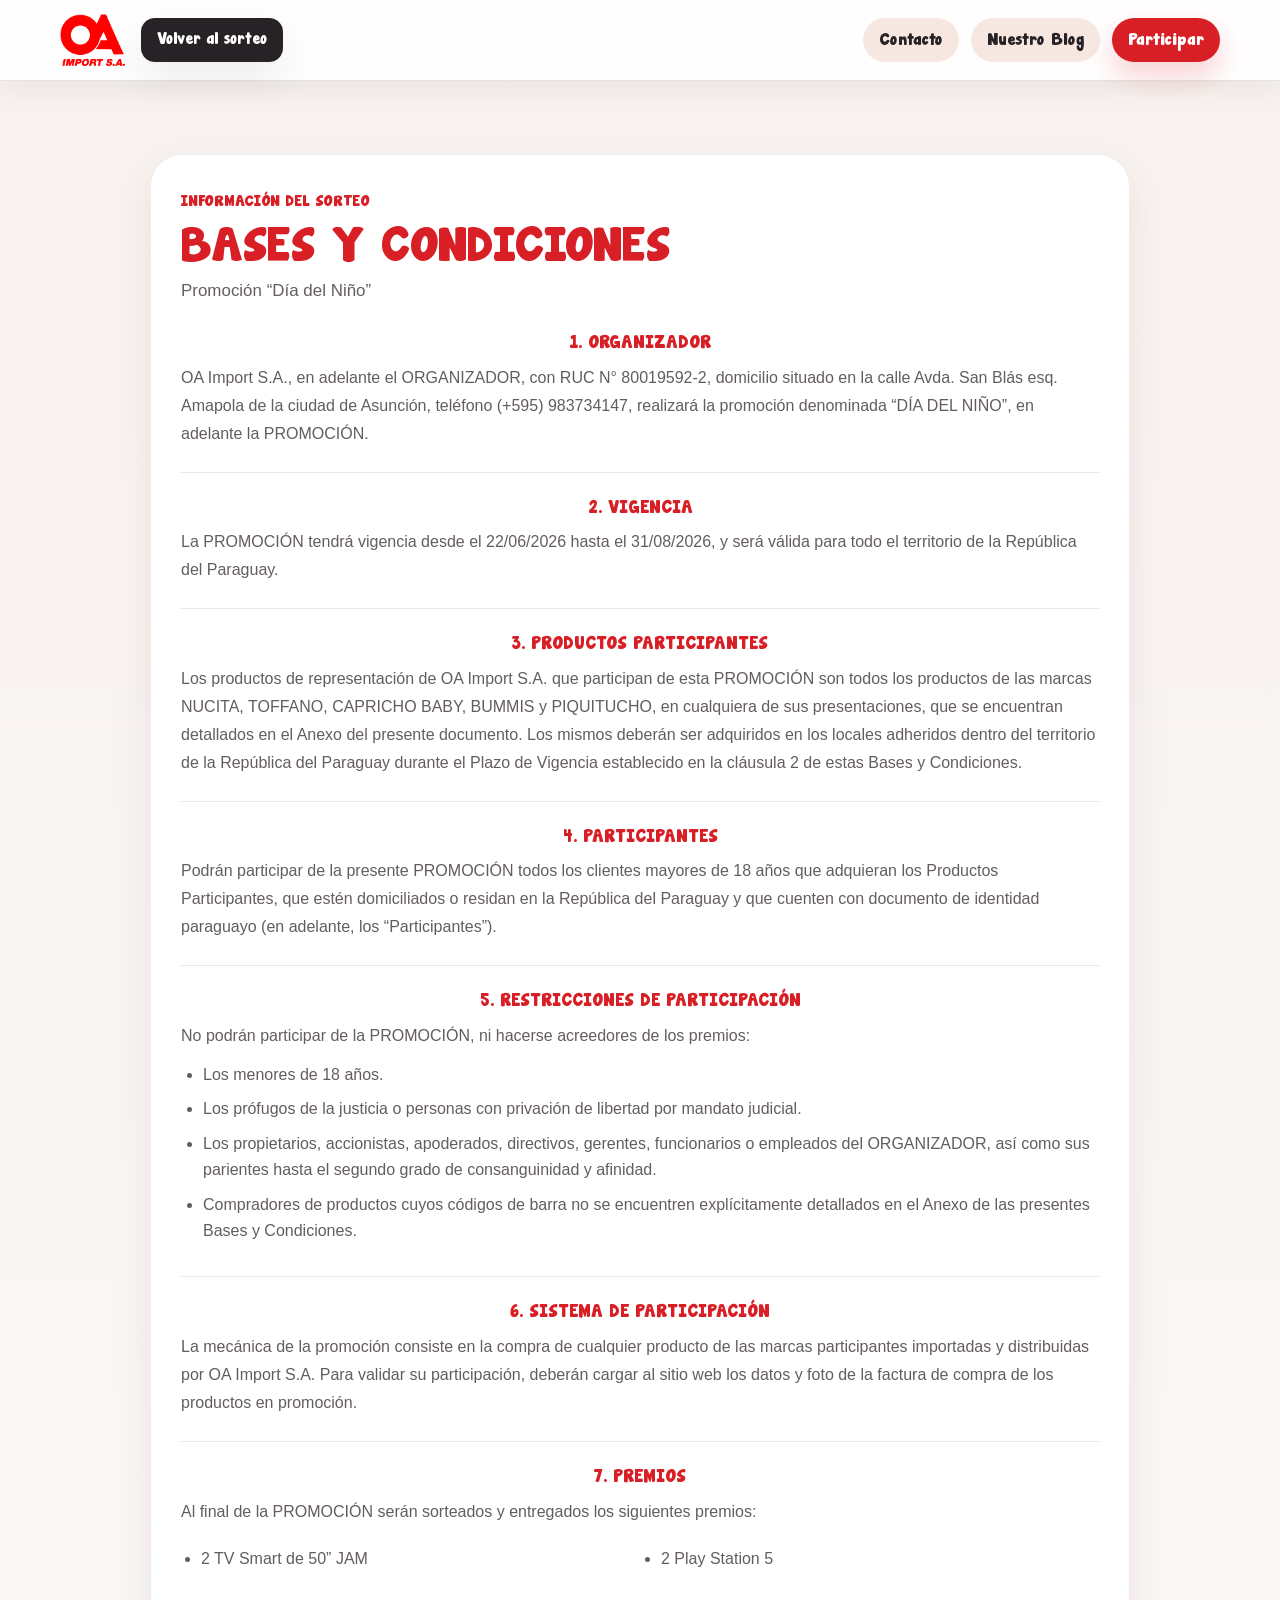
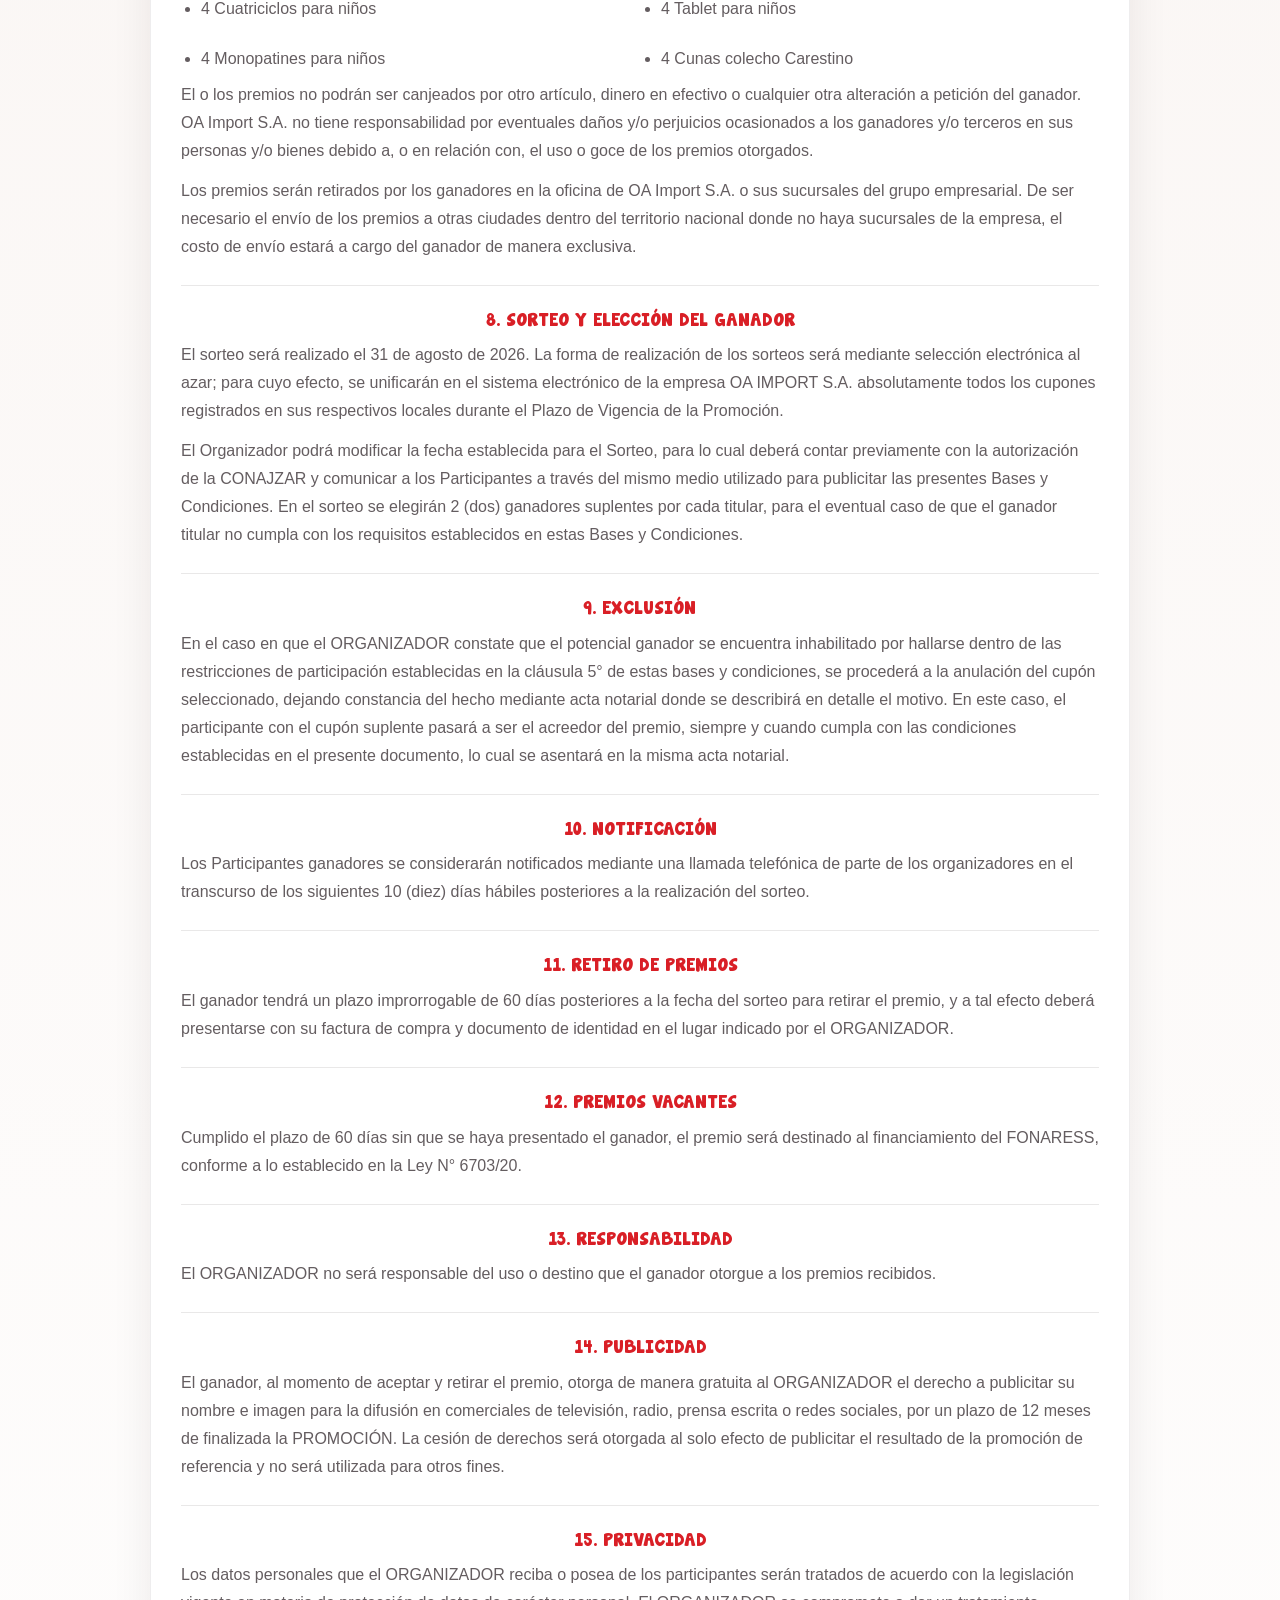
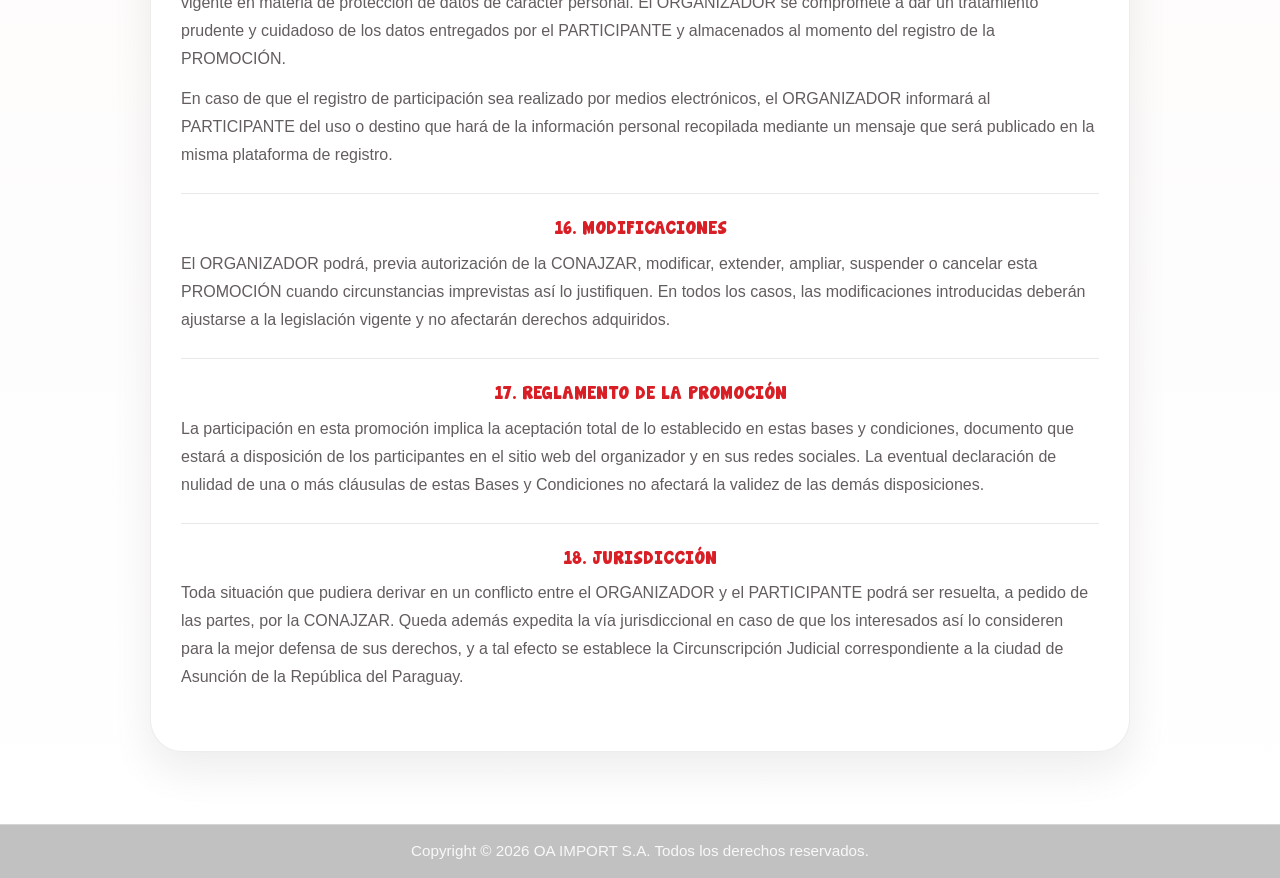
==== commit e337512b: "Add files via upload" ====
--- a/bases.html
+++ b/bases.html
@@ -44,7 +44,7 @@
 
 <section class="legal-item">
 <h2>2. VIGENCIA</h2>
-<p>La PROMOCI&Oacute;N tendr&aacute; vigencia desde el 10/06/2026 hasta el 31/08/2026, y ser&aacute; v&aacute;lida para todo el territorio de la Rep&uacute;blica del Paraguay.</p>
+<p>La PROMOCI&Oacute;N tendr&aacute; vigencia desde el 22/06/2026 hasta el 31/08/2026, y ser&aacute; v&aacute;lida para todo el territorio de la Rep&uacute;blica del Paraguay.</p>
 </section>
 
 <section class="legal-item">
@@ -54,7 +54,7 @@
 
 <section class="legal-item">
 <h2>4. PARTICIPANTES</h2>
-<p>Podr&aacute;n participar de la presente PROMOCI&Oacute;N todos los clientes mayores de 18 a&ntilde;os que adquieran los Productos Participantes en los comercios adheridos, que est&eacute;n domiciliados o residan en la Rep&uacute;blica del Paraguay y que cuenten con documento de identidad paraguayo (en adelante, los &ldquo;Participantes&rdquo;).</p>
+<p>Podr&aacute;n participar de la presente PROMOCI&Oacute;N todos los clientes mayores de 18 a&ntilde;os que adquieran los Productos Participantes, que est&eacute;n domiciliados o residan en la Rep&uacute;blica del Paraguay y que cuenten con documento de identidad paraguayo (en adelante, los &ldquo;Participantes&rdquo;).</p>
 </section>
 
 <section class="legal-item">
@@ -70,7 +70,7 @@
 
 <section class="legal-item">
 <h2>6. SISTEMA DE PARTICIPACI&Oacute;N</h2>
-<p>La mec&aacute;nica de la promoci&oacute;n consiste en la compra de cualquier producto de las marcas participantes importadas y distribuidas por OA Import S.A. Para validar su participaci&oacute;n, los productos deber&aacute;n ser adquiridos exclusivamente en los comercios adheridos dentro de la Rep&uacute;blica del Paraguay, cuya lista oficial estar&aacute; disponible y actualizada en las redes sociales de la empresa y en el sitio web: www.oaimport.com.py.</p>
+<p>La mec&aacute;nica de la promoci&oacute;n consiste en la compra de cualquier producto de las marcas participantes importadas y distribuidas por OA Import S.A. Para validar su participaci&oacute;n, deber&aacute;n cargar al sitio web los datos y foto de la factura de compra de los productos en promoci&oacute;n.</p>
 </section>
 
 <section class="legal-item">
@@ -152,6 +152,6 @@
 <p>Copyright &copy; 2026 OA IMPORT S.A. Todos los derechos reservados.</p>
 </footer>
 
-<script src="script.js?v=22"></script>
+<script src="script.js?v=23"></script>
 </body>
 </html>
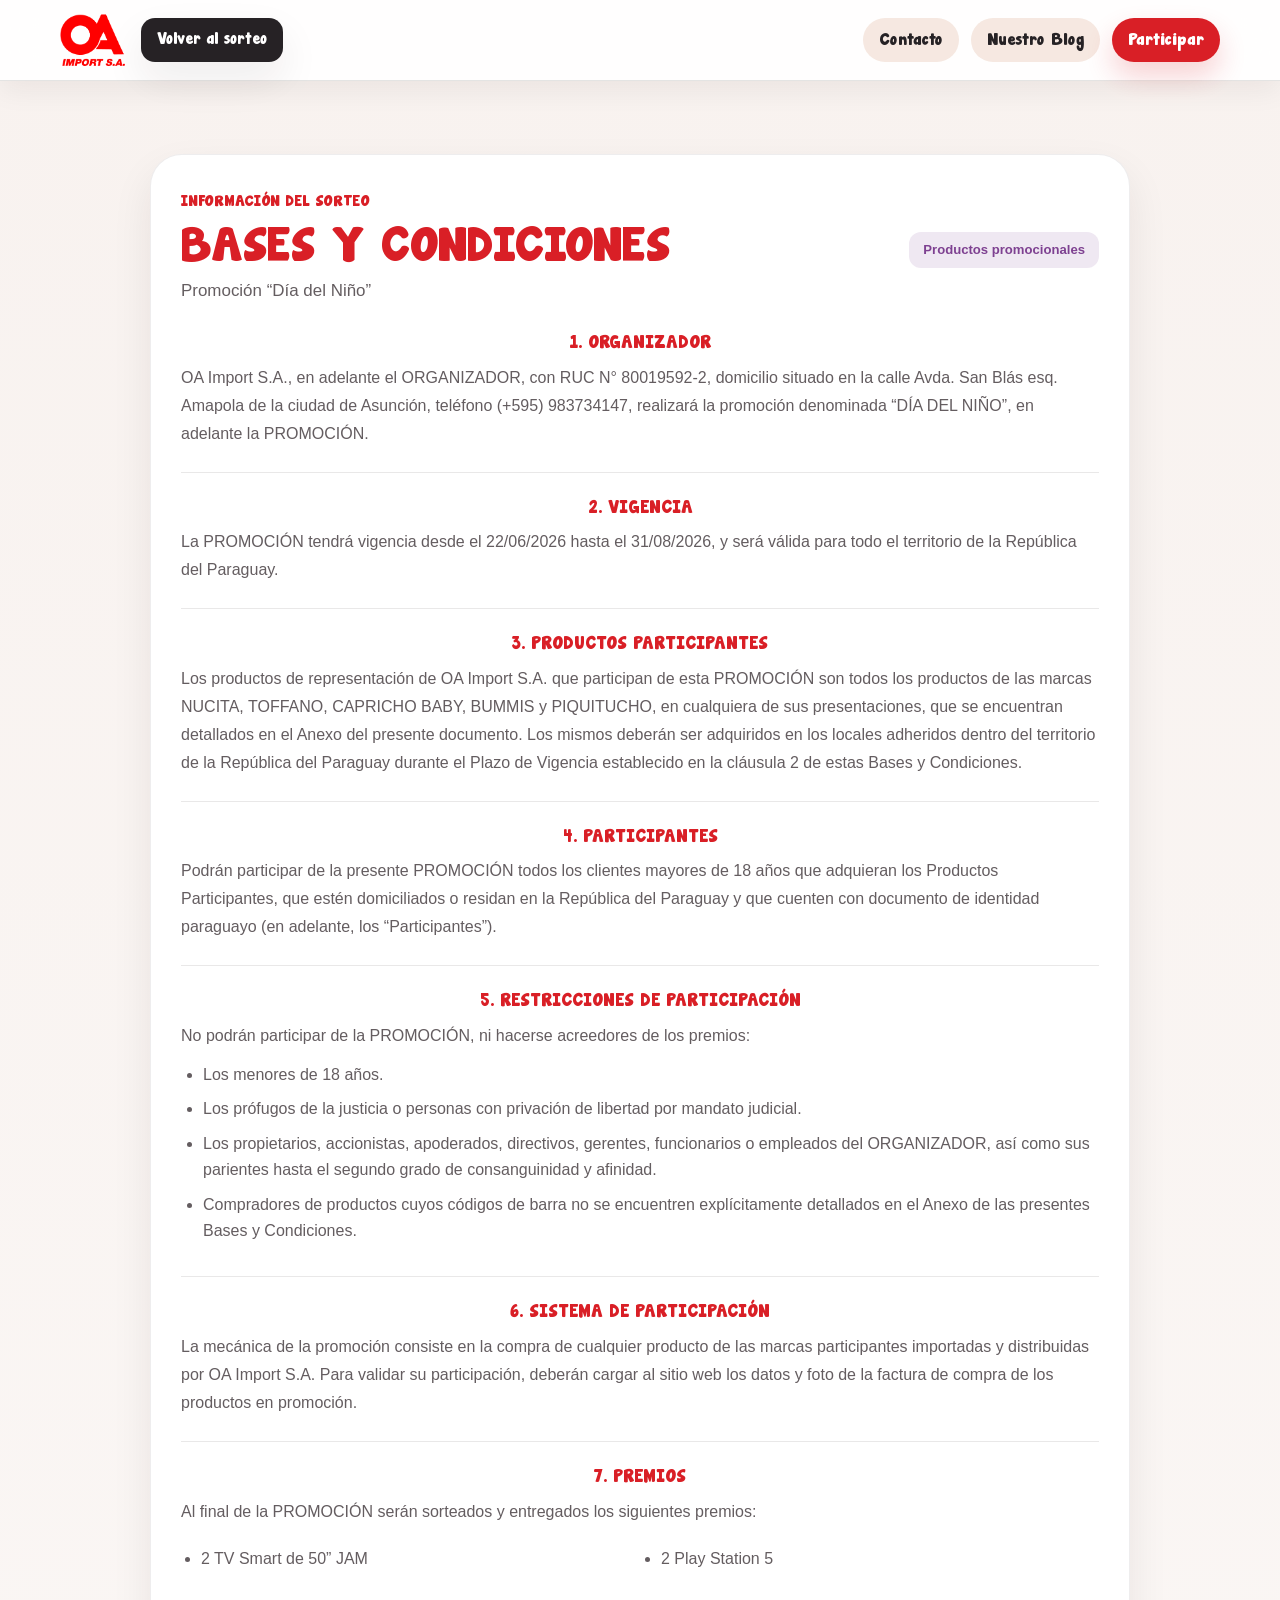
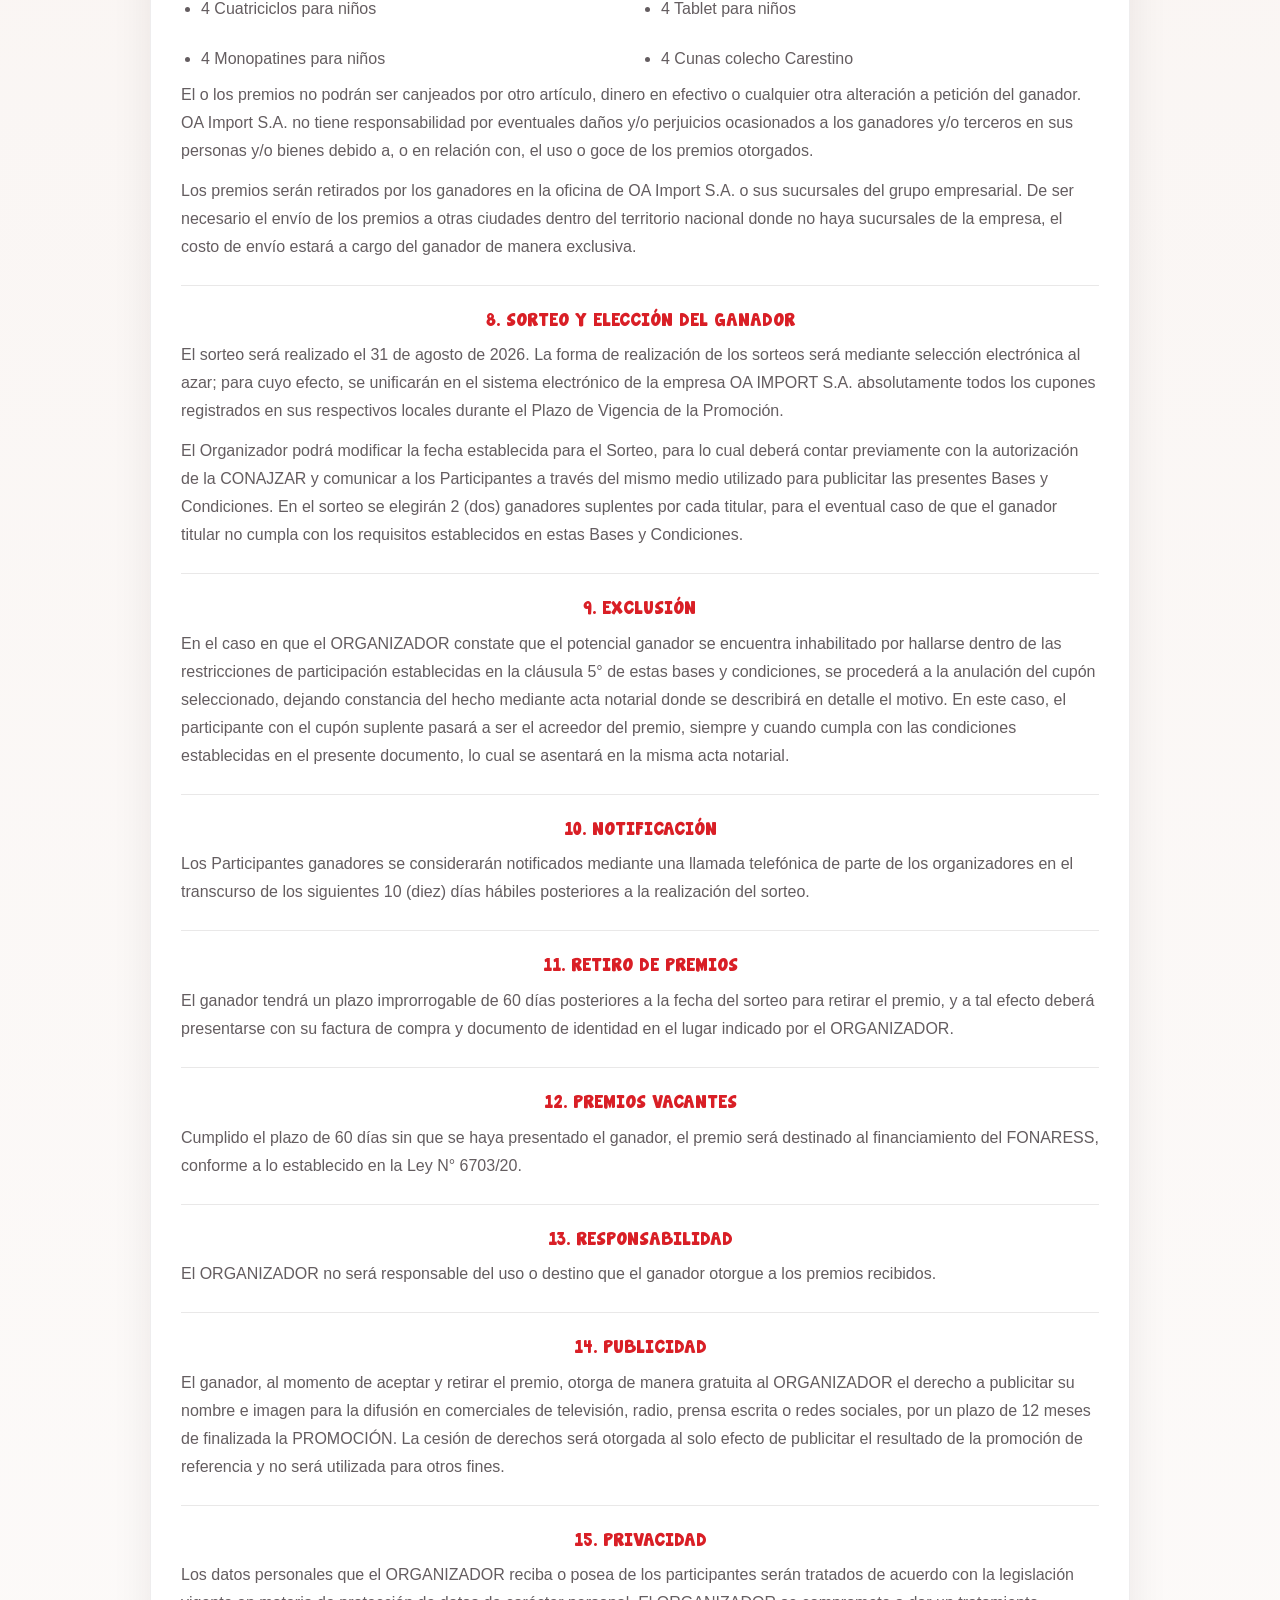
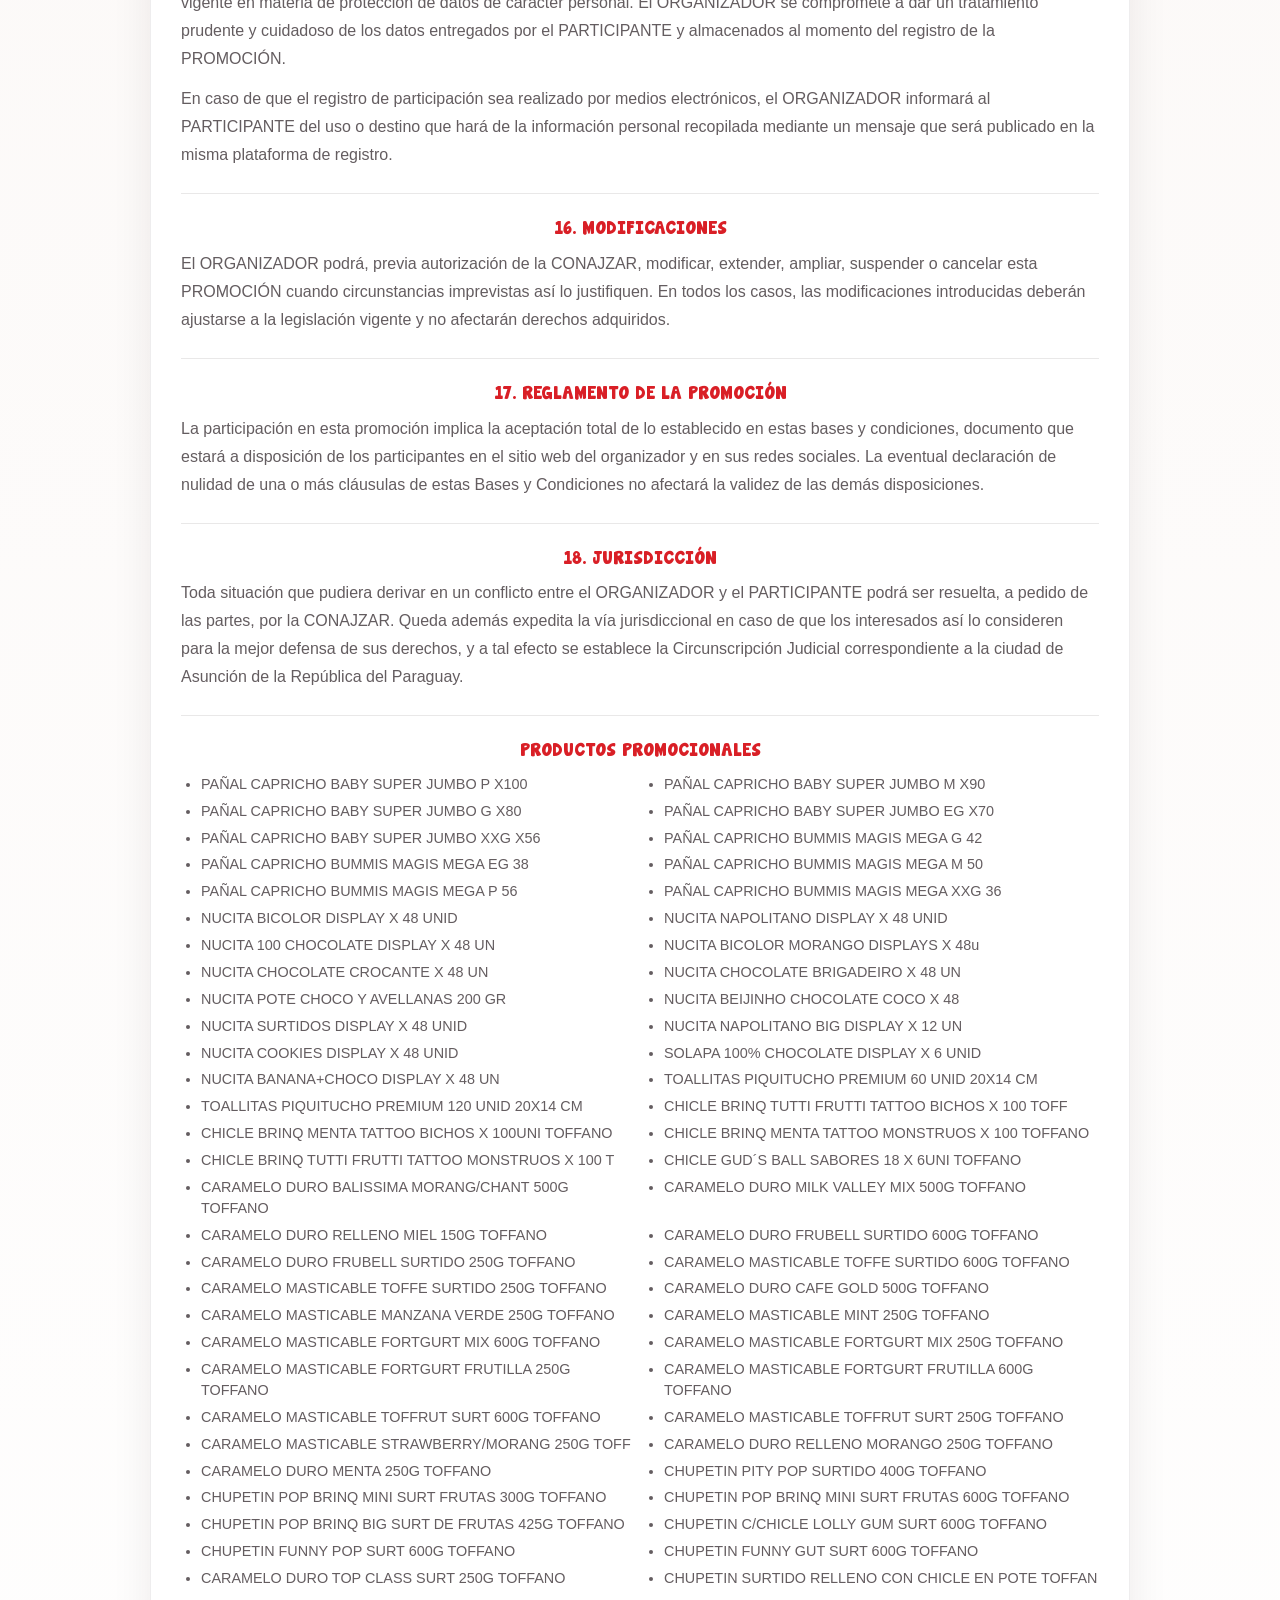
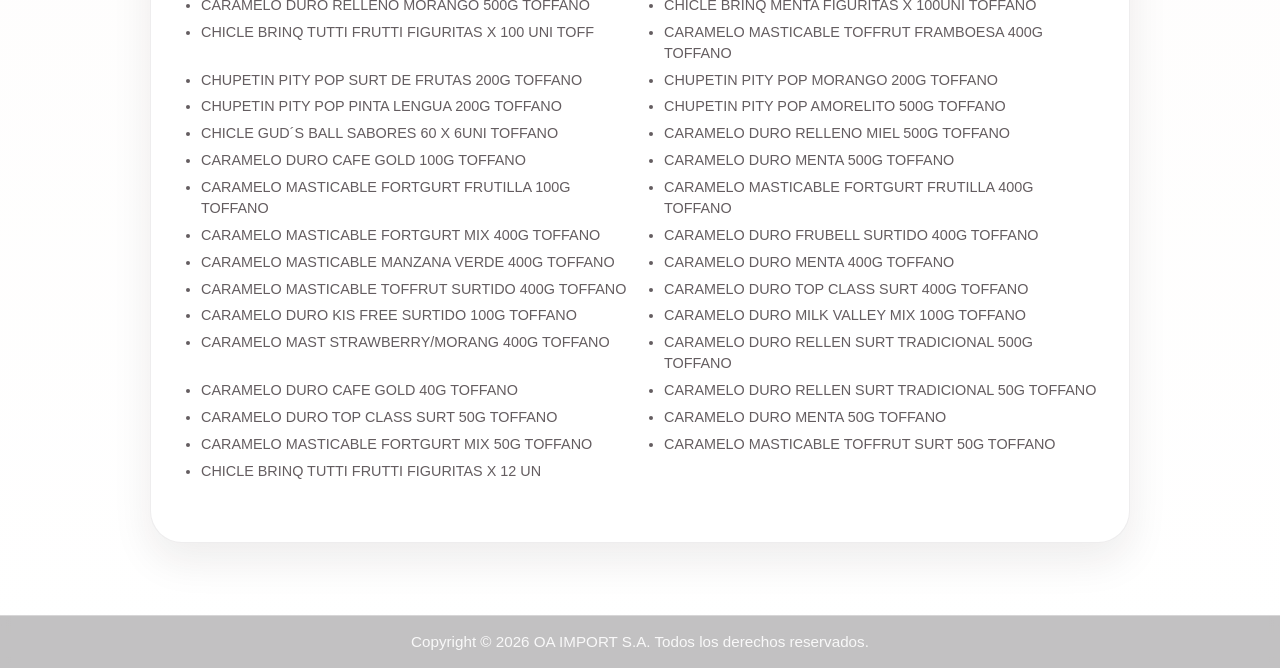
==== commit b72baec8: "Add files via upload" ====
--- a/bases.html
+++ b/bases.html
@@ -6,7 +6,7 @@
 <title>Bases y Condiciones</title>
 <link rel="icon" href="favicon.ico?v=6" sizes="any">
 <link rel="shortcut icon" href="favicon.ico?v=6" type="image/x-icon">
-<link rel="stylesheet" href="styles.css?v=45">
+<link rel="stylesheet" href="styles.css?v=46">
 </head>
 <body class="page-bases">
 
@@ -33,7 +33,10 @@
 <section class="section legal-section">
 <div class="legal-card">
 <p class="legal-kicker">Información del sorteo</p>
+<div class="legal-heading-row">
 <h1>Bases y condiciones</h1>
+<a href="#productos-promocionales" class="legal-jump">Productos promocionales</a>
+</div>
 <p class="legal-subtitle">Promoci&oacute;n &ldquo;D&iacute;a del Ni&ntilde;o&rdquo;</p>
 
 <div class="legal-content">
@@ -144,6 +147,101 @@
 <h2>18. JURISDICCI&Oacute;N</h2>
 <p>Toda situaci&oacute;n que pudiera derivar en un conflicto entre el ORGANIZADOR y el PARTICIPANTE podr&aacute; ser resuelta, a pedido de las partes, por la CONAJZAR. Queda adem&aacute;s expedita la v&iacute;a jurisdiccional en caso de que los interesados as&iacute; lo consideren para la mejor defensa de sus derechos, y a tal efecto se establece la Circunscripci&oacute;n Judicial correspondiente a la ciudad de Asunci&oacute;n de la Rep&uacute;blica del Paraguay.</p>
 </section>
+
+<section id="productos-promocionales" class="legal-item legal-products">
+<h2>Productos Promocionales</h2>
+<ul class="legal-list legal-products-list">
+<li>PAÑAL CAPRICHO BABY SUPER JUMBO P X100</li>
+<li>PAÑAL CAPRICHO BABY SUPER JUMBO M X90</li>
+<li>PAÑAL CAPRICHO BABY SUPER JUMBO G X80</li>
+<li>PAÑAL CAPRICHO BABY SUPER JUMBO EG X70</li>
+<li>PAÑAL CAPRICHO BABY SUPER JUMBO XXG X56</li>
+<li>PAÑAL CAPRICHO BUMMIS MAGIS MEGA G 42</li>
+<li>PAÑAL CAPRICHO BUMMIS MAGIS MEGA EG 38</li>
+<li>PAÑAL CAPRICHO BUMMIS MAGIS MEGA M 50</li>
+<li>PAÑAL CAPRICHO BUMMIS MAGIS MEGA P 56</li>
+<li>PAÑAL CAPRICHO BUMMIS MAGIS MEGA XXG 36</li>
+<li>NUCITA BICOLOR DISPLAY X 48 UNID</li>
+<li>NUCITA NAPOLITANO DISPLAY X 48 UNID</li>
+<li>NUCITA 100 CHOCOLATE DISPLAY X 48 UN</li>
+<li>NUCITA BICOLOR MORANGO DISPLAYS X 48u</li>
+<li>NUCITA CHOCOLATE CROCANTE X 48 UN</li>
+<li>NUCITA CHOCOLATE BRIGADEIRO X 48 UN</li>
+<li>NUCITA POTE CHOCO Y AVELLANAS 200 GR</li>
+<li>NUCITA BEIJINHO CHOCOLATE COCO X 48</li>
+<li>NUCITA SURTIDOS DISPLAY X 48 UNID</li>
+<li>NUCITA NAPOLITANO BIG DISPLAY X 12 UN</li>
+<li>NUCITA COOKIES DISPLAY X 48 UNID</li>
+<li>SOLAPA 100% CHOCOLATE DISPLAY X 6 UNID</li>
+<li>NUCITA BANANA+CHOCO DISPLAY X 48 UN</li>
+<li>TOALLITAS PIQUITUCHO PREMIUM 60 UNID 20X14 CM</li>
+<li>TOALLITAS PIQUITUCHO PREMIUM 120 UNID 20X14 CM</li>
+<li>CHICLE BRINQ TUTTI FRUTTI TATTOO BICHOS X 100 TOFF</li>
+<li>CHICLE BRINQ MENTA TATTOO BICHOS X 100UNI TOFFANO</li>
+<li>CHICLE BRINQ MENTA TATTOO MONSTRUOS X 100 TOFFANO</li>
+<li>CHICLE BRINQ TUTTI FRUTTI TATTOO MONSTRUOS X 100 T</li>
+<li>CHICLE GUD´S BALL SABORES 18 X 6UNI TOFFANO</li>
+<li>CARAMELO DURO BALISSIMA MORANG/CHANT 500G TOFFANO</li>
+<li>CARAMELO DURO MILK VALLEY MIX 500G TOFFANO</li>
+<li>CARAMELO DURO RELLENO MIEL 150G TOFFANO</li>
+<li>CARAMELO DURO FRUBELL SURTIDO 600G TOFFANO</li>
+<li>CARAMELO DURO FRUBELL SURTIDO 250G TOFFANO</li>
+<li>CARAMELO MASTICABLE TOFFE SURTIDO 600G TOFFANO</li>
+<li>CARAMELO MASTICABLE TOFFE SURTIDO 250G TOFFANO</li>
+<li>CARAMELO DURO CAFE GOLD 500G TOFFANO</li>
+<li>CARAMELO MASTICABLE MANZANA VERDE 250G TOFFANO</li>
+<li>CARAMELO MASTICABLE MINT 250G TOFFANO</li>
+<li>CARAMELO MASTICABLE FORTGURT MIX 600G TOFFANO</li>
+<li>CARAMELO MASTICABLE FORTGURT MIX 250G TOFFANO</li>
+<li>CARAMELO MASTICABLE FORTGURT FRUTILLA 250G TOFFANO</li>
+<li>CARAMELO MASTICABLE FORTGURT FRUTILLA 600G TOFFANO</li>
+<li>CARAMELO MASTICABLE TOFFRUT SURT 600G TOFFANO</li>
+<li>CARAMELO MASTICABLE TOFFRUT SURT 250G TOFFANO</li>
+<li>CARAMELO MASTICABLE STRAWBERRY/MORANG 250G TOFF</li>
+<li>CARAMELO DURO RELLENO MORANGO 250G TOFFANO</li>
+<li>CARAMELO DURO MENTA 250G TOFFANO</li>
+<li>CHUPETIN PITY POP SURTIDO 400G TOFFANO</li>
+<li>CHUPETIN POP BRINQ MINI SURT FRUTAS 300G TOFFANO</li>
+<li>CHUPETIN POP BRINQ MINI SURT FRUTAS 600G TOFFANO</li>
+<li>CHUPETIN POP BRINQ BIG SURT DE FRUTAS 425G TOFFANO</li>
+<li>CHUPETIN C/CHICLE LOLLY GUM SURT 600G TOFFANO</li>
+<li>CHUPETIN FUNNY POP SURT 600G TOFFANO</li>
+<li>CHUPETIN FUNNY GUT SURT 600G TOFFANO</li>
+<li>CARAMELO DURO TOP CLASS SURT 250G TOFFANO</li>
+<li>CHUPETIN SURTIDO RELLENO CON CHICLE EN POTE TOFFAN</li>
+<li>CARAMELO DURO RELLENO MORANGO 500G TOFFANO</li>
+<li>CHICLE BRINQ MENTA FIGURITAS X 100UNI TOFFANO</li>
+<li>CHICLE BRINQ TUTTI FRUTTI FIGURITAS X 100 UNI TOFF</li>
+<li>CARAMELO MASTICABLE TOFFRUT FRAMBOESA 400G TOFFANO</li>
+<li>CHUPETIN PITY POP SURT DE FRUTAS 200G TOFFANO</li>
+<li>CHUPETIN PITY POP MORANGO 200G TOFFANO</li>
+<li>CHUPETIN PITY POP PINTA LENGUA 200G TOFFANO</li>
+<li>CHUPETIN PITY POP AMORELITO 500G TOFFANO</li>
+<li>CHICLE GUD´S BALL SABORES 60 X 6UNI TOFFANO</li>
+<li>CARAMELO DURO RELLENO MIEL 500G TOFFANO</li>
+<li>CARAMELO DURO CAFE GOLD 100G TOFFANO</li>
+<li>CARAMELO DURO MENTA 500G TOFFANO</li>
+<li>CARAMELO MASTICABLE FORTGURT FRUTILLA 100G TOFFANO</li>
+<li>CARAMELO MASTICABLE FORTGURT FRUTILLA 400G TOFFANO</li>
+<li>CARAMELO MASTICABLE FORTGURT MIX 400G TOFFANO</li>
+<li>CARAMELO DURO FRUBELL SURTIDO 400G TOFFANO</li>
+<li>CARAMELO MASTICABLE MANZANA VERDE 400G TOFFANO</li>
+<li>CARAMELO DURO MENTA 400G TOFFANO</li>
+<li>CARAMELO MASTICABLE TOFFRUT SURTIDO 400G TOFFANO</li>
+<li>CARAMELO DURO TOP CLASS SURT 400G TOFFANO</li>
+<li>CARAMELO DURO KIS FREE SURTIDO 100G TOFFANO</li>
+<li>CARAMELO DURO MILK VALLEY MIX 100G TOFFANO</li>
+<li>CARAMELO MAST STRAWBERRY/MORANG 400G TOFFANO</li>
+<li>CARAMELO DURO RELLEN SURT TRADICIONAL 500G TOFFANO</li>
+<li>CARAMELO DURO CAFE GOLD 40G TOFFANO</li>
+<li>CARAMELO DURO RELLEN SURT TRADICIONAL 50G TOFFANO</li>
+<li>CARAMELO DURO TOP CLASS SURT 50G TOFFANO</li>
+<li>CARAMELO DURO MENTA 50G TOFFANO</li>
+<li>CARAMELO MASTICABLE FORTGURT MIX 50G TOFFANO</li>
+<li>CARAMELO MASTICABLE TOFFRUT SURT 50G TOFFANO</li>
+<li>CHICLE BRINQ TUTTI FRUTTI FIGURITAS X 12 UN</li>
+</ul>
+</section>
 </div>
 </div>
 </section>
--- a/styles.css
+++ b/styles.css
@@ -1032,6 +1032,36 @@
   letter-spacing:0;
 }
 
+.legal-heading-row{
+  display:flex;
+  align-items:center;
+  justify-content:space-between;
+  gap:16px;
+}
+
+.legal-jump{
+  flex:0 0 auto;
+  display:inline-flex;
+  align-items:center;
+  justify-content:center;
+  min-height:36px;
+  padding:8px 14px;
+  border-radius:12px;
+  background:rgba(126,65,145,0.12);
+  color:var(--title-fill);
+  font-family:var(--font-readable);
+  font-size:0.82rem;
+  font-weight:700;
+  line-height:1;
+  text-decoration:none;
+  transition:background 0.2s ease, transform 0.2s ease;
+}
+
+.legal-jump:hover{
+  background:rgba(126,65,145,0.2);
+  transform:translateY(-1px);
+}
+
 .legal-card .section-copy{
   max-width:none;
   margin:0;
@@ -1102,6 +1132,24 @@
   grid-template-columns:repeat(2,minmax(0,1fr));
   gap:8px 22px;
   padding-left:20px;
+}
+
+.legal-products{
+  scroll-margin-top:110px;
+}
+
+.legal-products-list{
+  display:grid;
+  grid-template-columns:repeat(2,minmax(0,1fr));
+  gap:6px 28px;
+  padding-left:20px;
+}
+
+.legal-products-list li{
+  margin:0;
+  color:var(--muted);
+  font-size:0.9rem;
+  line-height:1.45;
 }
 
 .legal-note{
@@ -1904,6 +1952,18 @@
     font-size:clamp(1.65rem,8vw,2.25rem);
   }
 
+  .legal-heading-row{
+    align-items:flex-start;
+    flex-direction:column;
+    gap:8px;
+  }
+
+  .legal-jump{
+    min-height:34px;
+    padding:8px 12px;
+    font-size:0.78rem;
+  }
+
   .legal-subtitle{
     font-size:0.98rem;
   }
@@ -1926,6 +1986,16 @@
   .legal-list--prizes{
     grid-template-columns:1fr;
     gap:4px;
+  }
+
+  .legal-products-list{
+    grid-template-columns:1fr;
+    gap:4px;
+  }
+
+  .legal-products-list li{
+    font-size:0.9rem;
+    line-height:1.5;
   }
 
   .legal-note{
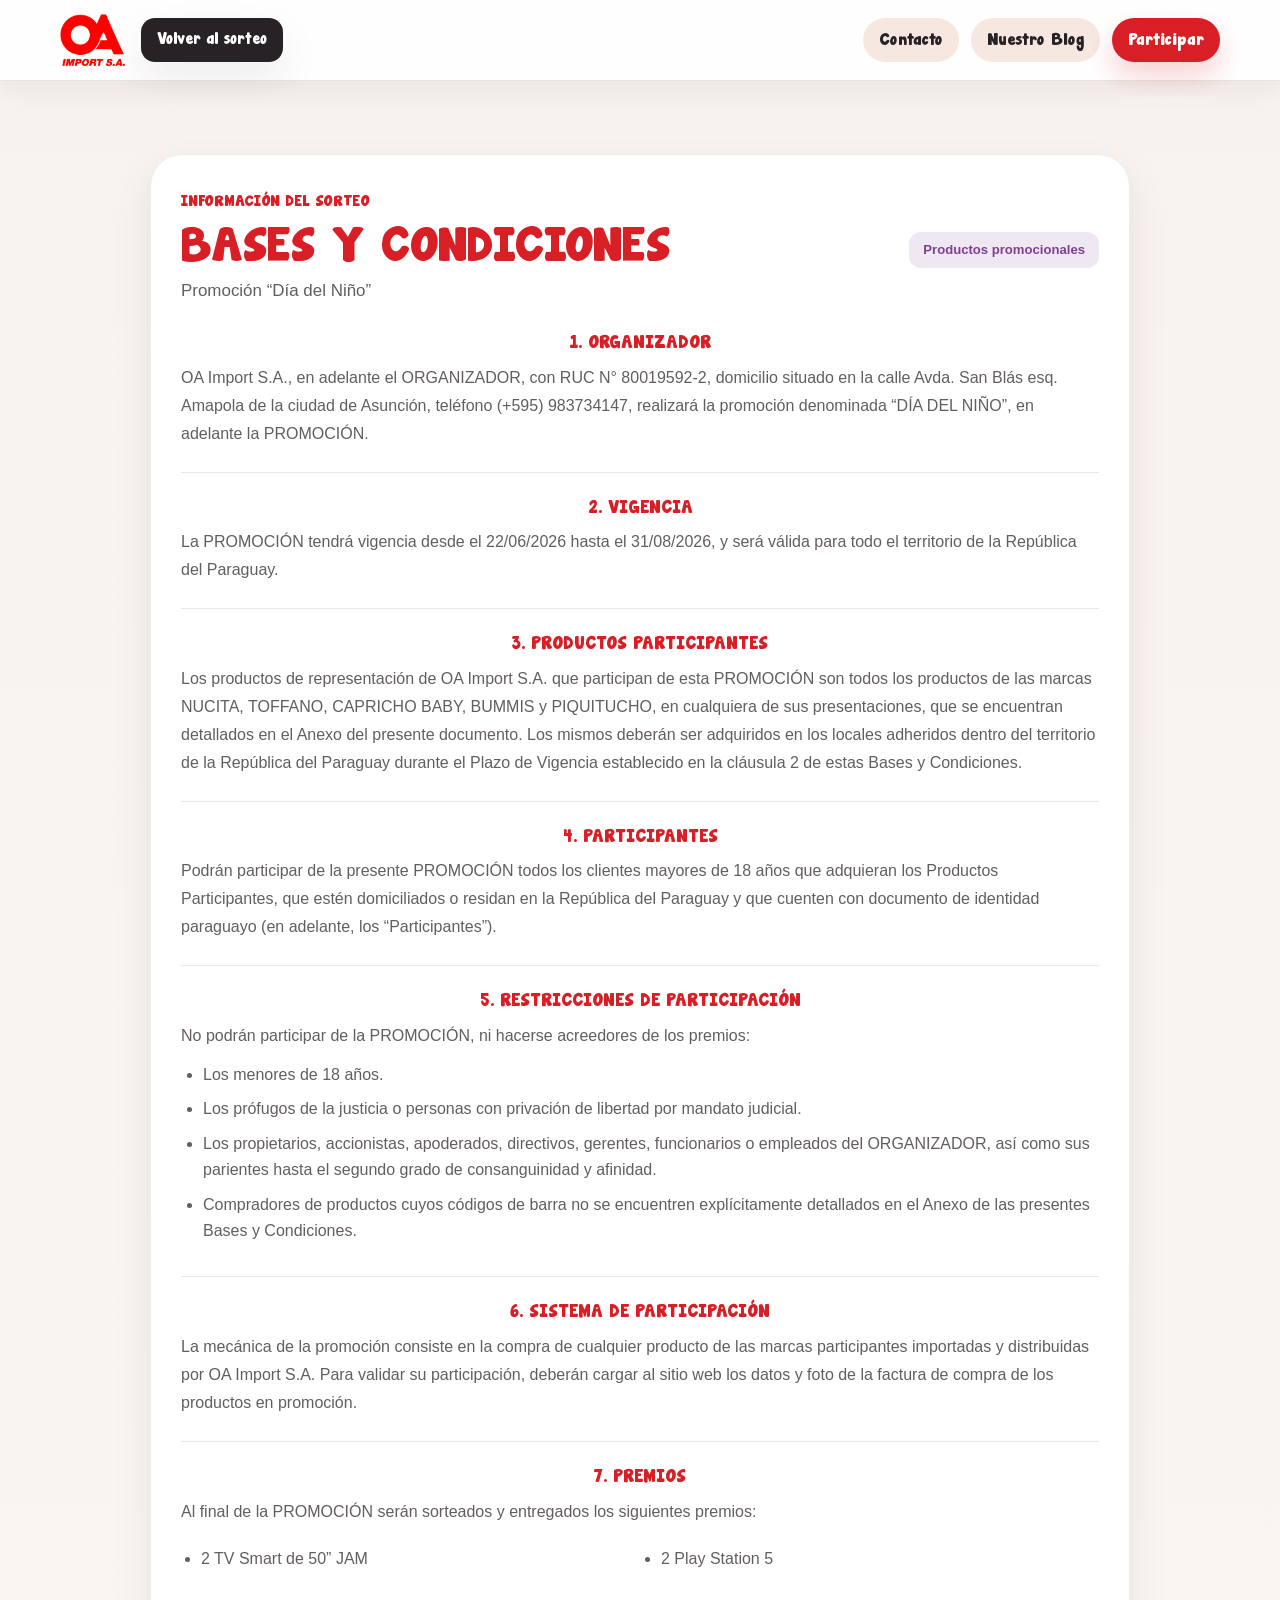
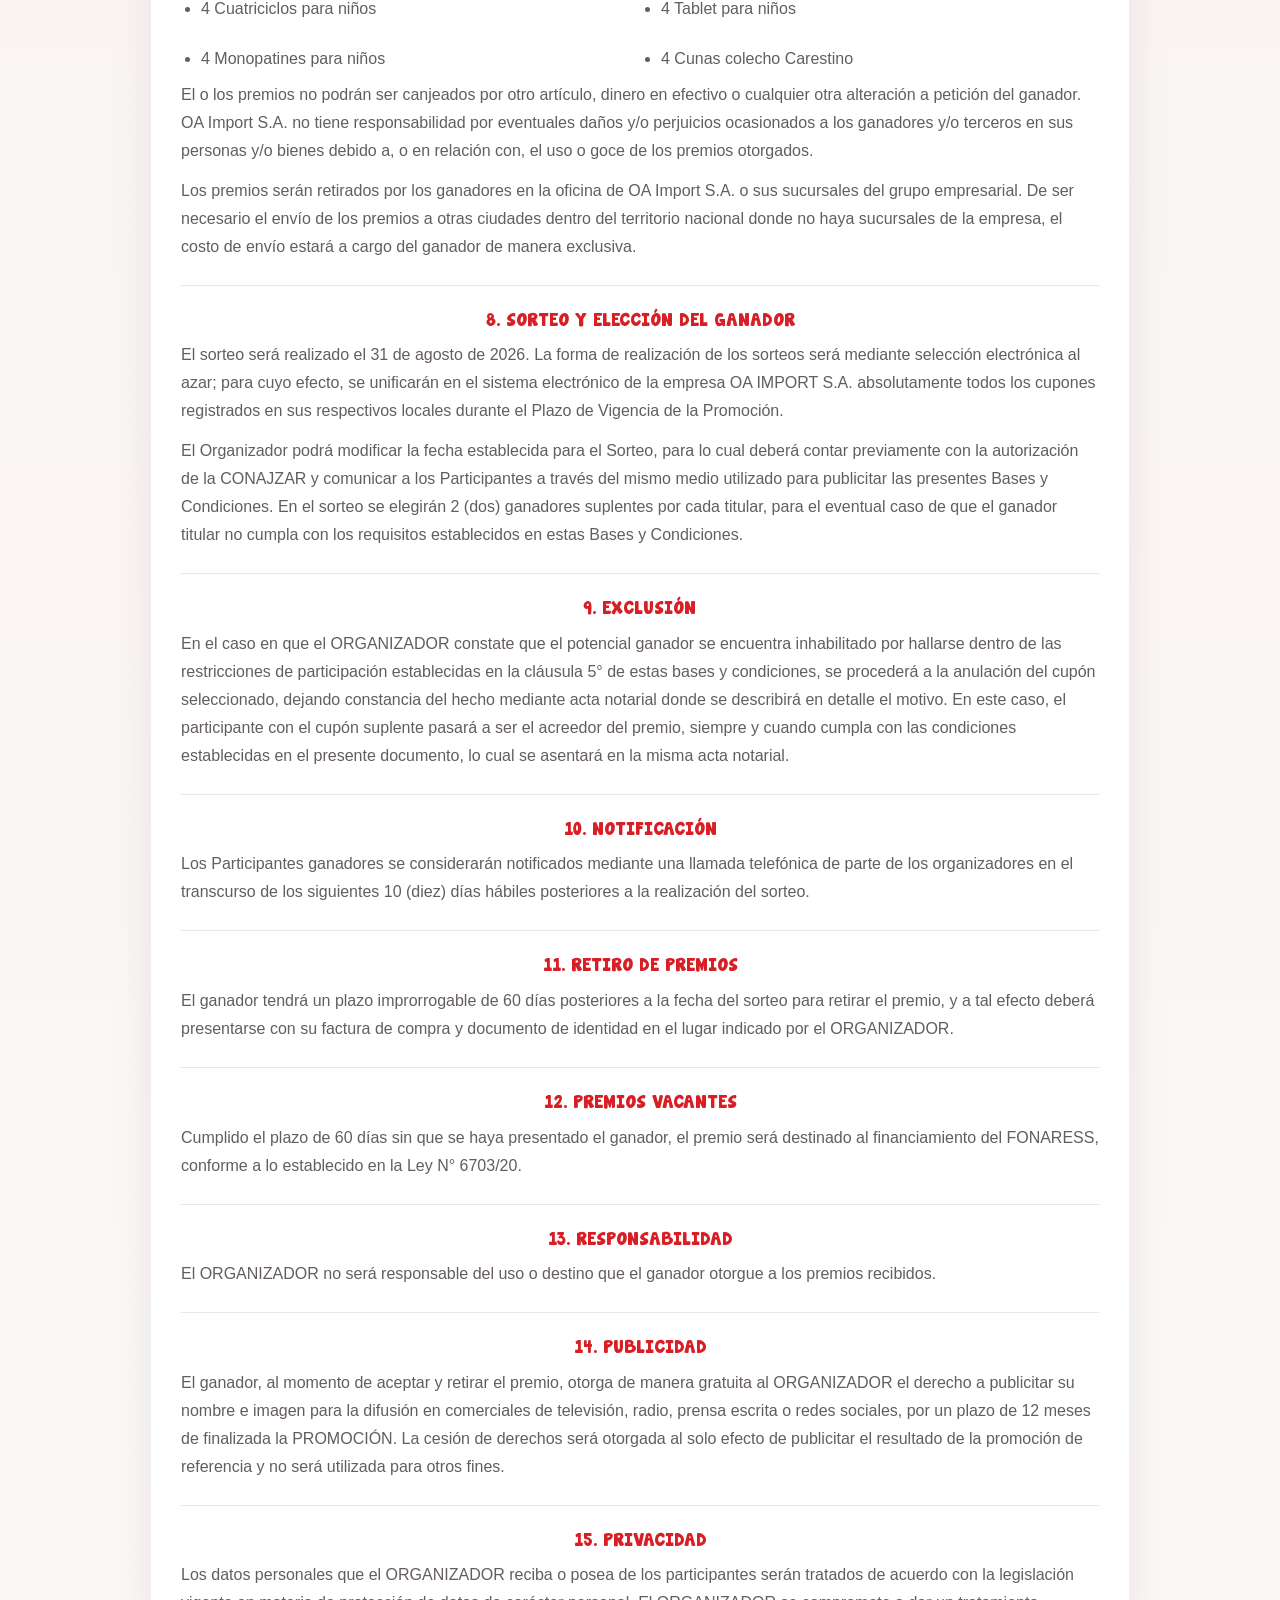
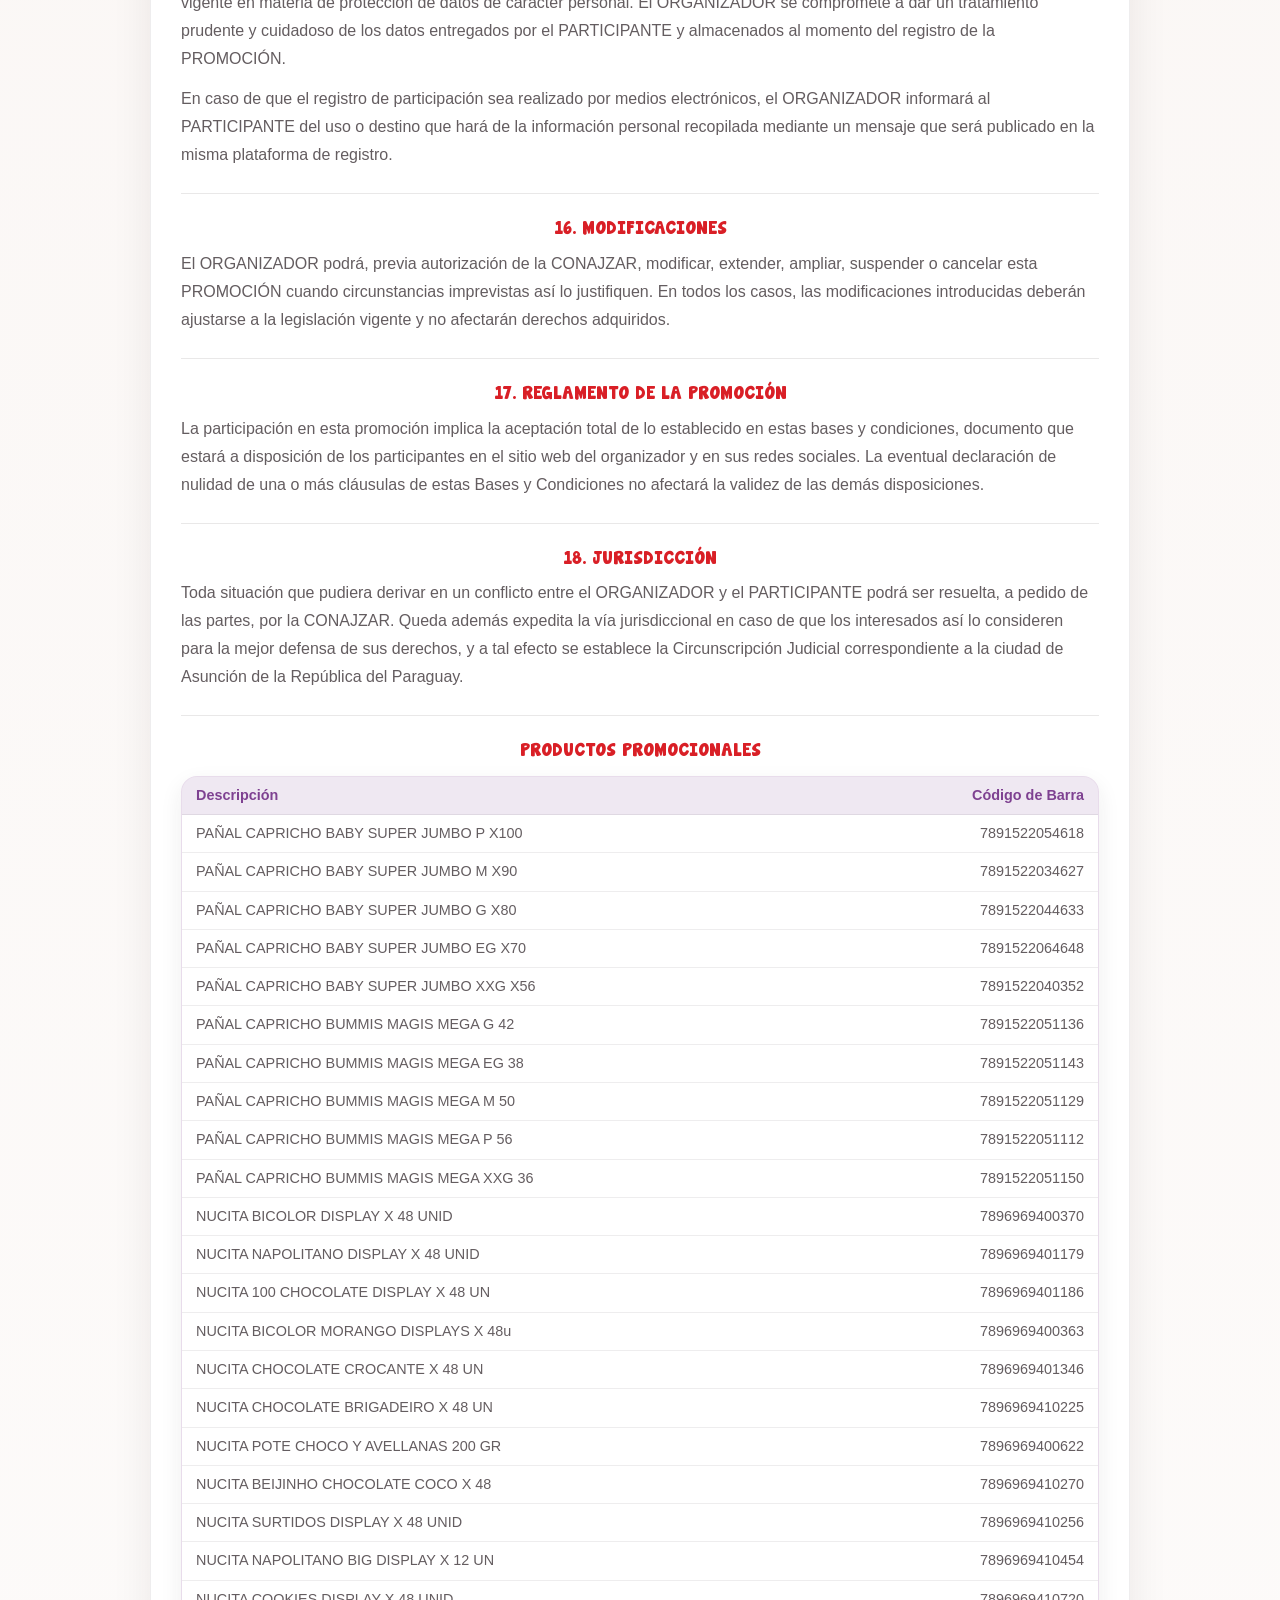
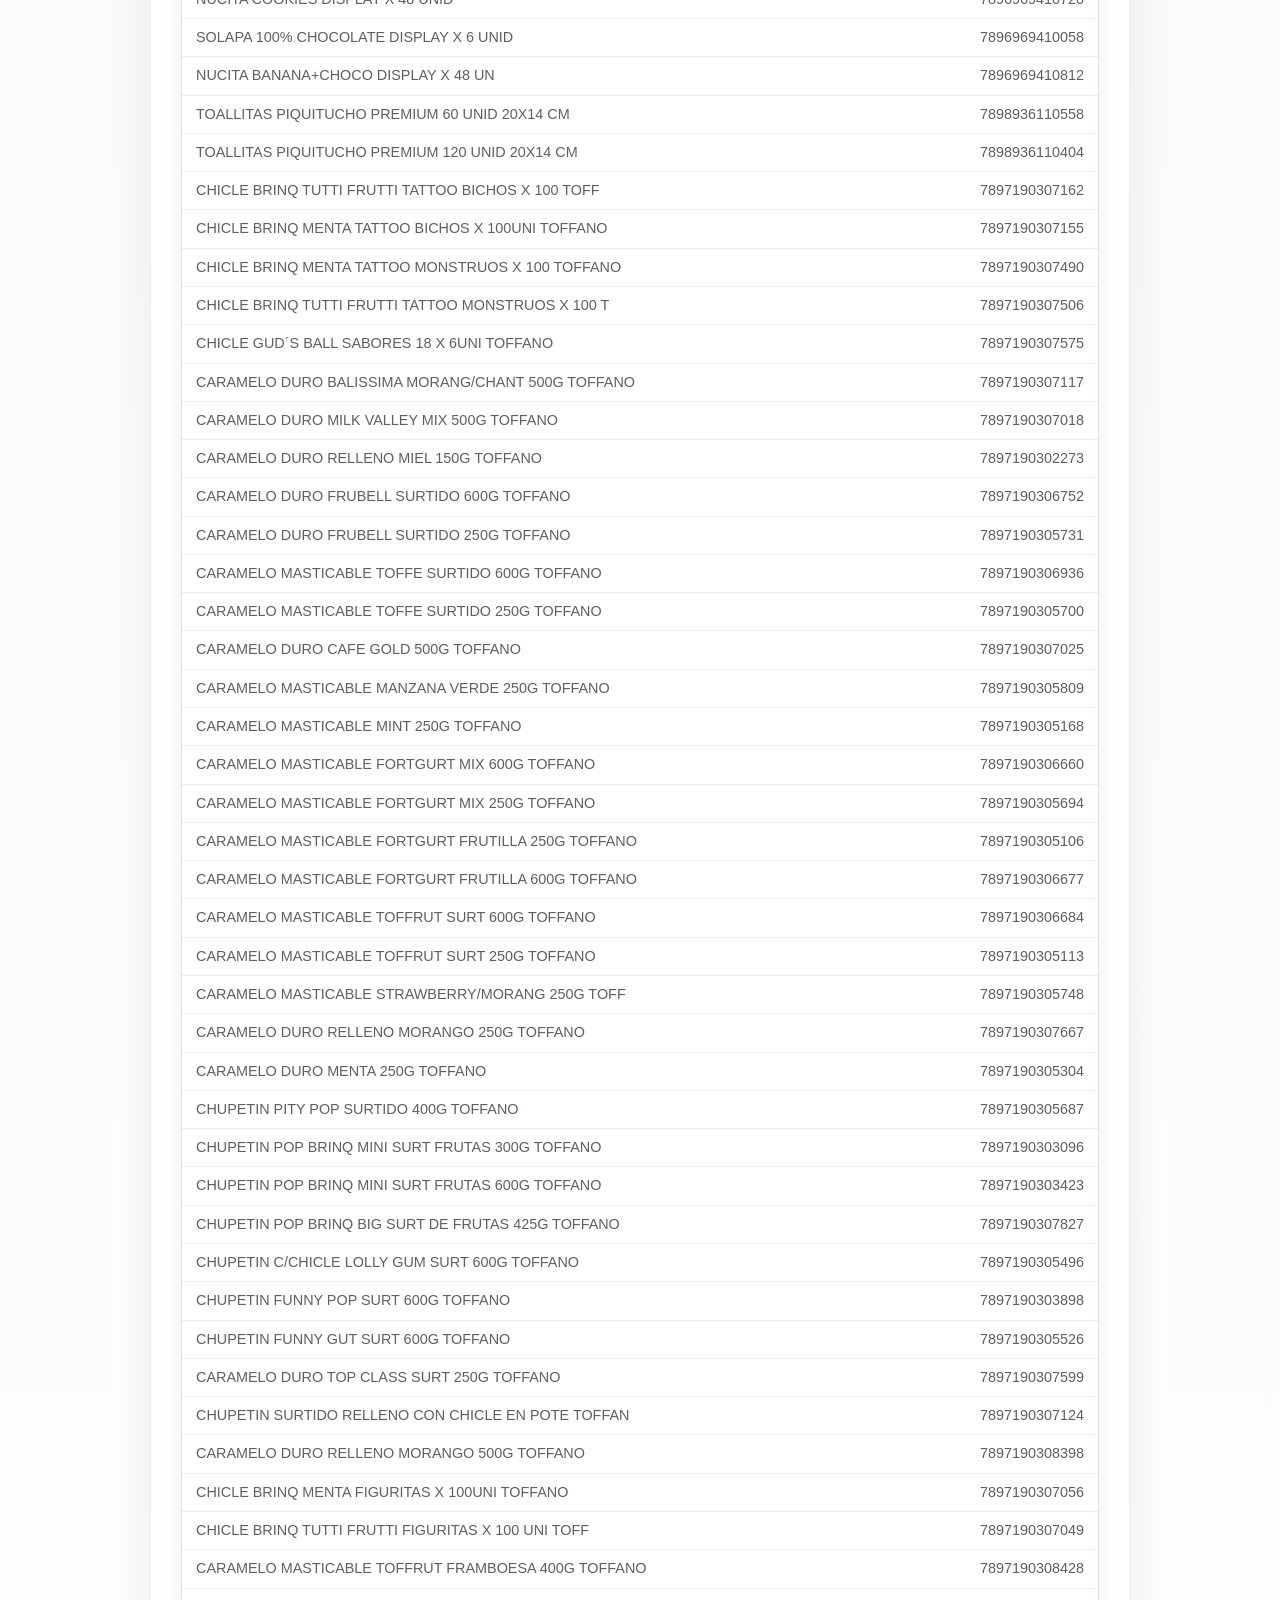
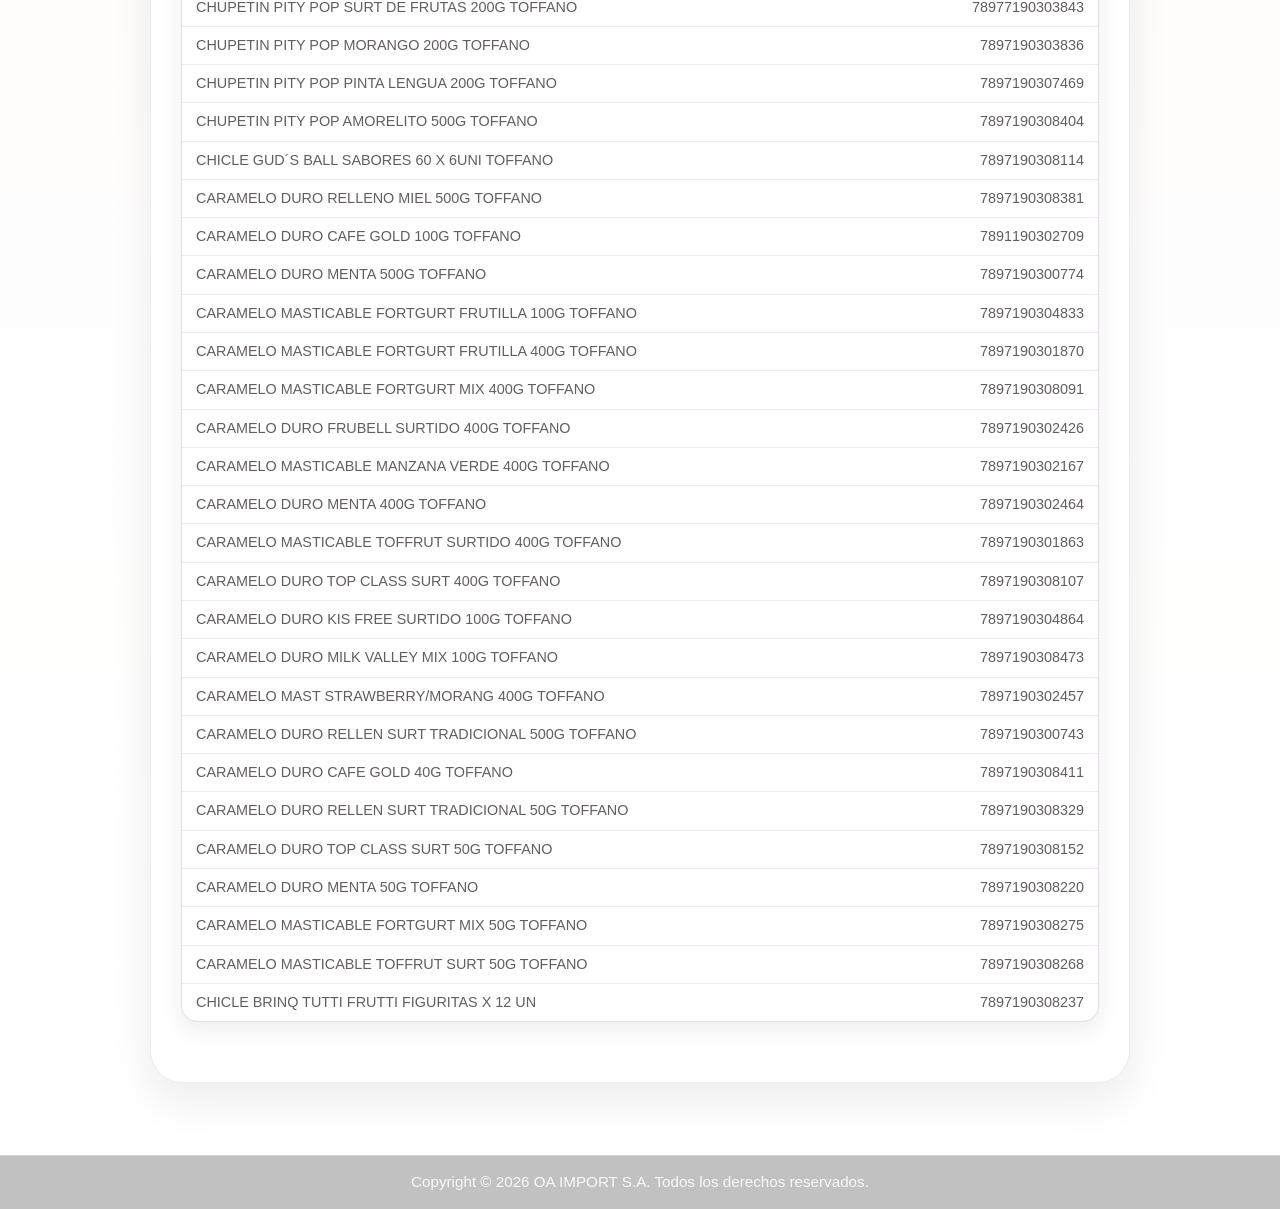
==== commit 7b42d164: "Add files via upload" ====
--- a/bases.html
+++ b/bases.html
@@ -1,255 +1,284 @@
 <!DOCTYPE html>
+<!--
+/*════════════════════════════════════════════════════
+  ⛩  Programmer: Emanuel Barrios  |  侘寂.dev
+
+       ✦  月夜のコード  ✦
+     桜   <code/>  clean · focus · flow   桜
+
+  LinkedIn:
+  https://www.linkedin.com/in/emanuel-barrios-51ab6523b?utm_source=share_via&utm_content=profile&utm_medium=member_android
+════════════════════════════════════════════════════*/
+-->
 <html lang="es">
-<head>
-<meta charset="UTF-8">
-<meta name="viewport" content="width=device-width, initial-scale=1.0">
-<title>Bases y Condiciones</title>
-<link rel="icon" href="favicon.ico?v=6" sizes="any">
-<link rel="shortcut icon" href="favicon.ico?v=6" type="image/x-icon">
-<link rel="stylesheet" href="styles.css?v=46">
-</head>
-<body class="page-bases">
-
-<header>
-<div class="nav">
-<button class="menu-toggle" id="menuToggle" aria-label="Abrir menú" aria-controls="menu" aria-expanded="false">&#9776;</button>
-
-<div class="logo-area">
-<a href="index.html" aria-label="Volver al inicio">
-<img src="logo.png" class="logo" alt="Logo de OA Import">
-</a>
-</div>
-
-<a href="index.html" class="btn-bases">Volver al sorteo</a>
-
-<nav id="menu" aria-label="Principal">
-<a href="contacto.html">Contacto</a>
-<a href="https://www.oaimport.com.py/" target="_blank" rel="noopener noreferrer">Nuestro Blog</a>
-<a href="index.html#formulario">Participar</a>
-</nav>
-</div>
-</header>
-
-<section class="section legal-section">
-<div class="legal-card">
-<p class="legal-kicker">Información del sorteo</p>
-<div class="legal-heading-row">
-<h1>Bases y condiciones</h1>
-<a href="#productos-promocionales" class="legal-jump">Productos promocionales</a>
-</div>
-<p class="legal-subtitle">Promoci&oacute;n &ldquo;D&iacute;a del Ni&ntilde;o&rdquo;</p>
-
-<div class="legal-content">
-<section class="legal-item">
-<h2>1. ORGANIZADOR</h2>
-<p>OA Import S.A., en adelante el ORGANIZADOR, con RUC N&deg; 80019592-2, domicilio situado en la calle Avda. San Bl&aacute;s esq. Amapola de la ciudad de Asunci&oacute;n, tel&eacute;fono (+595) 983734147, realizar&aacute; la promoci&oacute;n denominada &ldquo;D&Iacute;A DEL NI&Ntilde;O&rdquo;, en adelante la PROMOCI&Oacute;N.</p>
-</section>
-
-<section class="legal-item">
-<h2>2. VIGENCIA</h2>
-<p>La PROMOCI&Oacute;N tendr&aacute; vigencia desde el 22/06/2026 hasta el 31/08/2026, y ser&aacute; v&aacute;lida para todo el territorio de la Rep&uacute;blica del Paraguay.</p>
-</section>
-
-<section class="legal-item">
-<h2>3. PRODUCTOS PARTICIPANTES</h2>
-<p>Los productos de representaci&oacute;n de OA Import S.A. que participan de esta PROMOCI&Oacute;N son todos los productos de las marcas NUCITA, TOFFANO, CAPRICHO BABY, BUMMIS y PIQUITUCHO, en cualquiera de sus presentaciones, que se encuentran detallados en el Anexo del presente documento. Los mismos deber&aacute;n ser adquiridos en los locales adheridos dentro del territorio de la Rep&uacute;blica del Paraguay durante el Plazo de Vigencia establecido en la cl&aacute;usula 2 de estas Bases y Condiciones.</p>
-</section>
-
-<section class="legal-item">
-<h2>4. PARTICIPANTES</h2>
-<p>Podr&aacute;n participar de la presente PROMOCI&Oacute;N todos los clientes mayores de 18 a&ntilde;os que adquieran los Productos Participantes, que est&eacute;n domiciliados o residan en la Rep&uacute;blica del Paraguay y que cuenten con documento de identidad paraguayo (en adelante, los &ldquo;Participantes&rdquo;).</p>
-</section>
-
-<section class="legal-item">
-<h2>5. RESTRICCIONES DE PARTICIPACI&Oacute;N</h2>
-<p>No podr&aacute;n participar de la PROMOCI&Oacute;N, ni hacerse acreedores de los premios:</p>
-<ul class="legal-list">
-<li>Los menores de 18 a&ntilde;os.</li>
-<li>Los pr&oacute;fugos de la justicia o personas con privaci&oacute;n de libertad por mandato judicial.</li>
-<li>Los propietarios, accionistas, apoderados, directivos, gerentes, funcionarios o empleados del ORGANIZADOR, as&iacute; como sus parientes hasta el segundo grado de consanguinidad y afinidad.</li>
-<li>Compradores de productos cuyos c&oacute;digos de barra no se encuentren expl&iacute;citamente detallados en el Anexo de las presentes Bases y Condiciones.</li>
-</ul>
-</section>
-
-<section class="legal-item">
-<h2>6. SISTEMA DE PARTICIPACI&Oacute;N</h2>
-<p>La mec&aacute;nica de la promoci&oacute;n consiste en la compra de cualquier producto de las marcas participantes importadas y distribuidas por OA Import S.A. Para validar su participaci&oacute;n, deber&aacute;n cargar al sitio web los datos y foto de la factura de compra de los productos en promoci&oacute;n.</p>
-</section>
-
-<section class="legal-item">
-<h2>7. PREMIOS</h2>
-<p>Al final de la PROMOCI&Oacute;N ser&aacute;n sorteados y entregados los siguientes premios:</p>
-<ul class="legal-list legal-list--prizes">
-<li>2 TV Smart de 50&rdquo; JAM</li>
-<li>2 Play Station 5</li>
-<li>4 Cuatriciclos para ni&ntilde;os</li>
-<li>4 Tablet para ni&ntilde;os</li>
-<li>4 Monopatines para ni&ntilde;os</li>
-<li>4 Cunas colecho Carestino</li>
-</ul>
-<p>El o los premios no podr&aacute;n ser canjeados por otro art&iacute;culo, dinero en efectivo o cualquier otra alteraci&oacute;n a petici&oacute;n del ganador. OA Import S.A. no tiene responsabilidad por eventuales da&ntilde;os y/o perjuicios ocasionados a los ganadores y/o terceros en sus personas y/o bienes debido a, o en relaci&oacute;n con, el uso o goce de los premios otorgados.</p>
-<p>Los premios ser&aacute;n retirados por los ganadores en la oficina de OA Import S.A. o sus sucursales del grupo empresarial. De ser necesario el env&iacute;o de los premios a otras ciudades dentro del territorio nacional donde no haya sucursales de la empresa, el costo de env&iacute;o estar&aacute; a cargo del ganador de manera exclusiva.</p>
-</section>
-
-<section class="legal-item">
-<h2>8. SORTEO Y ELECCI&Oacute;N DEL GANADOR</h2>
-<p>El sorteo ser&aacute; realizado el 31 de agosto de 2026. La forma de realizaci&oacute;n de los sorteos ser&aacute; mediante selecci&oacute;n electr&oacute;nica al azar; para cuyo efecto, se unificar&aacute;n en el sistema electr&oacute;nico de la empresa OA IMPORT S.A. absolutamente todos los cupones registrados en sus respectivos locales durante el Plazo de Vigencia de la Promoci&oacute;n.</p>
-<p>El Organizador podr&aacute; modificar la fecha establecida para el Sorteo, para lo cual deber&aacute; contar previamente con la autorizaci&oacute;n de la CONAJZAR y comunicar a los Participantes a trav&eacute;s del mismo medio utilizado para publicitar las presentes Bases y Condiciones. En el sorteo se elegir&aacute;n 2 (dos) ganadores suplentes por cada titular, para el eventual caso de que el ganador titular no cumpla con los requisitos establecidos en estas Bases y Condiciones.</p>
-</section>
-
-<section class="legal-item">
-<h2>9. EXCLUSI&Oacute;N</h2>
-<p>En el caso en que el ORGANIZADOR constate que el potencial ganador se encuentra inhabilitado por hallarse dentro de las restricciones de participaci&oacute;n establecidas en la cl&aacute;usula 5&deg; de estas bases y condiciones, se proceder&aacute; a la anulaci&oacute;n del cup&oacute;n seleccionado, dejando constancia del hecho mediante acta notarial donde se describir&aacute; en detalle el motivo. En este caso, el participante con el cup&oacute;n suplente pasar&aacute; a ser el acreedor del premio, siempre y cuando cumpla con las condiciones establecidas en el presente documento, lo cual se asentar&aacute; en la misma acta notarial.</p>
-</section>
-
-<section class="legal-item">
-<h2>10. NOTIFICACI&Oacute;N</h2>
-<p>Los Participantes ganadores se considerar&aacute;n notificados mediante una llamada telef&oacute;nica de parte de los organizadores en el transcurso de los siguientes 10 (diez) d&iacute;as h&aacute;biles posteriores a la realizaci&oacute;n del sorteo.</p>
-</section>
-
-<section class="legal-item">
-<h2>11. RETIRO DE PREMIOS</h2>
-<p>El ganador tendr&aacute; un plazo improrrogable de 60 d&iacute;as posteriores a la fecha del sorteo para retirar el premio, y a tal efecto deber&aacute; presentarse con su factura de compra y documento de identidad en el lugar indicado por el ORGANIZADOR.</p>
-</section>
-
-<section class="legal-item">
-<h2>12. PREMIOS VACANTES</h2>
-<p>Cumplido el plazo de 60 d&iacute;as sin que se haya presentado el ganador, el premio ser&aacute; destinado al financiamiento del FONARESS, conforme a lo establecido en la Ley N&deg; 6703/20.</p>
-</section>
-
-<section class="legal-item">
-<h2>13. RESPONSABILIDAD</h2>
-<p>El ORGANIZADOR no ser&aacute; responsable del uso o destino que el ganador otorgue a los premios recibidos.</p>
-</section>
-
-<section class="legal-item">
-<h2>14. PUBLICIDAD</h2>
-<p>El ganador, al momento de aceptar y retirar el premio, otorga de manera gratuita al ORGANIZADOR el derecho a publicitar su nombre e imagen para la difusi&oacute;n en comerciales de televisi&oacute;n, radio, prensa escrita o redes sociales, por un plazo de 12 meses de finalizada la PROMOCI&Oacute;N. La cesi&oacute;n de derechos ser&aacute; otorgada al solo efecto de publicitar el resultado de la promoci&oacute;n de referencia y no ser&aacute; utilizada para otros fines.</p>
-</section>
-
-<section class="legal-item">
-<h2>15. PRIVACIDAD</h2>
-<p>Los datos personales que el ORGANIZADOR reciba o posea de los participantes ser&aacute;n tratados de acuerdo con la legislaci&oacute;n vigente en materia de protecci&oacute;n de datos de car&aacute;cter personal. El ORGANIZADOR se compromete a dar un tratamiento prudente y cuidadoso de los datos entregados por el PARTICIPANTE y almacenados al momento del registro de la PROMOCI&Oacute;N.</p>
-<p>En caso de que el registro de participaci&oacute;n sea realizado por medios electr&oacute;nicos, el ORGANIZADOR informar&aacute; al PARTICIPANTE del uso o destino que har&aacute; de la informaci&oacute;n personal recopilada mediante un mensaje que ser&aacute; publicado en la misma plataforma de registro.</p>
-</section>
-
-<section class="legal-item">
-<h2>16. MODIFICACIONES</h2>
-<p>El ORGANIZADOR podr&aacute;, previa autorizaci&oacute;n de la CONAJZAR, modificar, extender, ampliar, suspender o cancelar esta PROMOCI&Oacute;N cuando circunstancias imprevistas as&iacute; lo justifiquen. En todos los casos, las modificaciones introducidas deber&aacute;n ajustarse a la legislaci&oacute;n vigente y no afectar&aacute;n derechos adquiridos.</p>
-</section>
-
-<section class="legal-item">
-<h2>17. REGLAMENTO DE LA PROMOCI&Oacute;N</h2>
-<p>La participaci&oacute;n en esta promoci&oacute;n implica la aceptaci&oacute;n total de lo establecido en estas bases y condiciones, documento que estar&aacute; a disposici&oacute;n de los participantes en el sitio web del organizador y en sus redes sociales. La eventual declaraci&oacute;n de nulidad de una o m&aacute;s cl&aacute;usulas de estas Bases y Condiciones no afectar&aacute; la validez de las dem&aacute;s disposiciones.</p>
-</section>
-
-<section class="legal-item">
-<h2>18. JURISDICCI&Oacute;N</h2>
-<p>Toda situaci&oacute;n que pudiera derivar en un conflicto entre el ORGANIZADOR y el PARTICIPANTE podr&aacute; ser resuelta, a pedido de las partes, por la CONAJZAR. Queda adem&aacute;s expedita la v&iacute;a jurisdiccional en caso de que los interesados as&iacute; lo consideren para la mejor defensa de sus derechos, y a tal efecto se establece la Circunscripci&oacute;n Judicial correspondiente a la ciudad de Asunci&oacute;n de la Rep&uacute;blica del Paraguay.</p>
-</section>
-
-<section id="productos-promocionales" class="legal-item legal-products">
-<h2>Productos Promocionales</h2>
-<ul class="legal-list legal-products-list">
-<li>PAÑAL CAPRICHO BABY SUPER JUMBO P X100</li>
-<li>PAÑAL CAPRICHO BABY SUPER JUMBO M X90</li>
-<li>PAÑAL CAPRICHO BABY SUPER JUMBO G X80</li>
-<li>PAÑAL CAPRICHO BABY SUPER JUMBO EG X70</li>
-<li>PAÑAL CAPRICHO BABY SUPER JUMBO XXG X56</li>
-<li>PAÑAL CAPRICHO BUMMIS MAGIS MEGA G 42</li>
-<li>PAÑAL CAPRICHO BUMMIS MAGIS MEGA EG 38</li>
-<li>PAÑAL CAPRICHO BUMMIS MAGIS MEGA M 50</li>
-<li>PAÑAL CAPRICHO BUMMIS MAGIS MEGA P 56</li>
-<li>PAÑAL CAPRICHO BUMMIS MAGIS MEGA XXG 36</li>
-<li>NUCITA BICOLOR DISPLAY X 48 UNID</li>
-<li>NUCITA NAPOLITANO DISPLAY X 48 UNID</li>
-<li>NUCITA 100 CHOCOLATE DISPLAY X 48 UN</li>
-<li>NUCITA BICOLOR MORANGO DISPLAYS X 48u</li>
-<li>NUCITA CHOCOLATE CROCANTE X 48 UN</li>
-<li>NUCITA CHOCOLATE BRIGADEIRO X 48 UN</li>
-<li>NUCITA POTE CHOCO Y AVELLANAS 200 GR</li>
-<li>NUCITA BEIJINHO CHOCOLATE COCO X 48</li>
-<li>NUCITA SURTIDOS DISPLAY X 48 UNID</li>
-<li>NUCITA NAPOLITANO BIG DISPLAY X 12 UN</li>
-<li>NUCITA COOKIES DISPLAY X 48 UNID</li>
-<li>SOLAPA 100% CHOCOLATE DISPLAY X 6 UNID</li>
-<li>NUCITA BANANA+CHOCO DISPLAY X 48 UN</li>
-<li>TOALLITAS PIQUITUCHO PREMIUM 60 UNID 20X14 CM</li>
-<li>TOALLITAS PIQUITUCHO PREMIUM 120 UNID 20X14 CM</li>
-<li>CHICLE BRINQ TUTTI FRUTTI TATTOO BICHOS X 100 TOFF</li>
-<li>CHICLE BRINQ MENTA TATTOO BICHOS X 100UNI TOFFANO</li>
-<li>CHICLE BRINQ MENTA TATTOO MONSTRUOS X 100 TOFFANO</li>
-<li>CHICLE BRINQ TUTTI FRUTTI TATTOO MONSTRUOS X 100 T</li>
-<li>CHICLE GUD´S BALL SABORES 18 X 6UNI TOFFANO</li>
-<li>CARAMELO DURO BALISSIMA MORANG/CHANT 500G TOFFANO</li>
-<li>CARAMELO DURO MILK VALLEY MIX 500G TOFFANO</li>
-<li>CARAMELO DURO RELLENO MIEL 150G TOFFANO</li>
-<li>CARAMELO DURO FRUBELL SURTIDO 600G TOFFANO</li>
-<li>CARAMELO DURO FRUBELL SURTIDO 250G TOFFANO</li>
-<li>CARAMELO MASTICABLE TOFFE SURTIDO 600G TOFFANO</li>
-<li>CARAMELO MASTICABLE TOFFE SURTIDO 250G TOFFANO</li>
-<li>CARAMELO DURO CAFE GOLD 500G TOFFANO</li>
-<li>CARAMELO MASTICABLE MANZANA VERDE 250G TOFFANO</li>
-<li>CARAMELO MASTICABLE MINT 250G TOFFANO</li>
-<li>CARAMELO MASTICABLE FORTGURT MIX 600G TOFFANO</li>
-<li>CARAMELO MASTICABLE FORTGURT MIX 250G TOFFANO</li>
-<li>CARAMELO MASTICABLE FORTGURT FRUTILLA 250G TOFFANO</li>
-<li>CARAMELO MASTICABLE FORTGURT FRUTILLA 600G TOFFANO</li>
-<li>CARAMELO MASTICABLE TOFFRUT SURT 600G TOFFANO</li>
-<li>CARAMELO MASTICABLE TOFFRUT SURT 250G TOFFANO</li>
-<li>CARAMELO MASTICABLE STRAWBERRY/MORANG 250G TOFF</li>
-<li>CARAMELO DURO RELLENO MORANGO 250G TOFFANO</li>
-<li>CARAMELO DURO MENTA 250G TOFFANO</li>
-<li>CHUPETIN PITY POP SURTIDO 400G TOFFANO</li>
-<li>CHUPETIN POP BRINQ MINI SURT FRUTAS 300G TOFFANO</li>
-<li>CHUPETIN POP BRINQ MINI SURT FRUTAS 600G TOFFANO</li>
-<li>CHUPETIN POP BRINQ BIG SURT DE FRUTAS 425G TOFFANO</li>
-<li>CHUPETIN C/CHICLE LOLLY GUM SURT 600G TOFFANO</li>
-<li>CHUPETIN FUNNY POP SURT 600G TOFFANO</li>
-<li>CHUPETIN FUNNY GUT SURT 600G TOFFANO</li>
-<li>CARAMELO DURO TOP CLASS SURT 250G TOFFANO</li>
-<li>CHUPETIN SURTIDO RELLENO CON CHICLE EN POTE TOFFAN</li>
-<li>CARAMELO DURO RELLENO MORANGO 500G TOFFANO</li>
-<li>CHICLE BRINQ MENTA FIGURITAS X 100UNI TOFFANO</li>
-<li>CHICLE BRINQ TUTTI FRUTTI FIGURITAS X 100 UNI TOFF</li>
-<li>CARAMELO MASTICABLE TOFFRUT FRAMBOESA 400G TOFFANO</li>
-<li>CHUPETIN PITY POP SURT DE FRUTAS 200G TOFFANO</li>
-<li>CHUPETIN PITY POP MORANGO 200G TOFFANO</li>
-<li>CHUPETIN PITY POP PINTA LENGUA 200G TOFFANO</li>
-<li>CHUPETIN PITY POP AMORELITO 500G TOFFANO</li>
-<li>CHICLE GUD´S BALL SABORES 60 X 6UNI TOFFANO</li>
-<li>CARAMELO DURO RELLENO MIEL 500G TOFFANO</li>
-<li>CARAMELO DURO CAFE GOLD 100G TOFFANO</li>
-<li>CARAMELO DURO MENTA 500G TOFFANO</li>
-<li>CARAMELO MASTICABLE FORTGURT FRUTILLA 100G TOFFANO</li>
-<li>CARAMELO MASTICABLE FORTGURT FRUTILLA 400G TOFFANO</li>
-<li>CARAMELO MASTICABLE FORTGURT MIX 400G TOFFANO</li>
-<li>CARAMELO DURO FRUBELL SURTIDO 400G TOFFANO</li>
-<li>CARAMELO MASTICABLE MANZANA VERDE 400G TOFFANO</li>
-<li>CARAMELO DURO MENTA 400G TOFFANO</li>
-<li>CARAMELO MASTICABLE TOFFRUT SURTIDO 400G TOFFANO</li>
-<li>CARAMELO DURO TOP CLASS SURT 400G TOFFANO</li>
-<li>CARAMELO DURO KIS FREE SURTIDO 100G TOFFANO</li>
-<li>CARAMELO DURO MILK VALLEY MIX 100G TOFFANO</li>
-<li>CARAMELO MAST STRAWBERRY/MORANG 400G TOFFANO</li>
-<li>CARAMELO DURO RELLEN SURT TRADICIONAL 500G TOFFANO</li>
-<li>CARAMELO DURO CAFE GOLD 40G TOFFANO</li>
-<li>CARAMELO DURO RELLEN SURT TRADICIONAL 50G TOFFANO</li>
-<li>CARAMELO DURO TOP CLASS SURT 50G TOFFANO</li>
-<li>CARAMELO DURO MENTA 50G TOFFANO</li>
-<li>CARAMELO MASTICABLE FORTGURT MIX 50G TOFFANO</li>
-<li>CARAMELO MASTICABLE TOFFRUT SURT 50G TOFFANO</li>
-<li>CHICLE BRINQ TUTTI FRUTTI FIGURITAS X 12 UN</li>
-</ul>
-</section>
-</div>
-</div>
-</section>
-
-<footer class="site-footer">
-<p>Copyright &copy; 2026 OA IMPORT S.A. Todos los derechos reservados.</p>
-</footer>
-
-<script src="script.js?v=23"></script>
+<head>
+<meta charset="UTF-8">
+<meta name="viewport" content="width=device-width, initial-scale=1.0">
+<title>Bases y Condiciones</title>
+<link rel="icon" href="favicon.ico?v=6" sizes="any">
+<link rel="shortcut icon" href="favicon.ico?v=6" type="image/x-icon">
+<link rel="stylesheet" href="styles.css?v=58">
+</head>
+<body class="page-bases">
+
+<header>
+<div class="nav">
+<button class="menu-toggle" id="menuToggle" aria-label="Abrir menú" aria-controls="menu" aria-expanded="false">&#9776;</button>
+
+<div class="logo-area">
+<a href="index.html" aria-label="Volver al inicio">
+<img src="logo.png" class="logo" alt="Logo de OA Import">
+</a>
+</div>
+
+<a href="index.html" class="btn-bases">Volver al sorteo</a>
+
+<nav id="menu" aria-label="Principal">
+<a href="contacto.html">Contacto</a>
+<a href="https://www.oaimport.com.py/" target="_blank" rel="noopener noreferrer">Nuestro Blog</a>
+<a href="index.html#formulario">Participar</a>
+</nav>
+</div>
+</header>
+
+<section class="section legal-section">
+<div class="legal-card">
+<p class="legal-kicker">Información del sorteo</p>
+<div class="legal-heading-row">
+<h1>Bases y condiciones</h1>
+<a href="#productos-promocionales" class="legal-jump">Productos promocionales</a>
+</div>
+<p class="legal-subtitle">Promoci&oacute;n &ldquo;D&iacute;a del Ni&ntilde;o&rdquo;</p>
+
+<div class="legal-content">
+<section class="legal-item">
+<h2>1. ORGANIZADOR</h2>
+<p>OA Import S.A., en adelante el ORGANIZADOR, con RUC N&deg; 80019592-2, domicilio situado en la calle Avda. San Bl&aacute;s esq. Amapola de la ciudad de Asunci&oacute;n, tel&eacute;fono (+595) 983734147, realizar&aacute; la promoci&oacute;n denominada &ldquo;D&Iacute;A DEL NI&Ntilde;O&rdquo;, en adelante la PROMOCI&Oacute;N.</p>
+</section>
+
+<section class="legal-item">
+<h2>2. VIGENCIA</h2>
+<p>La PROMOCI&Oacute;N tendr&aacute; vigencia desde el 22/06/2026 hasta el 31/08/2026, y ser&aacute; v&aacute;lida para todo el territorio de la Rep&uacute;blica del Paraguay.</p>
+</section>
+
+<section class="legal-item">
+<h2>3. PRODUCTOS PARTICIPANTES</h2>
+<p>Los productos de representaci&oacute;n de OA Import S.A. que participan de esta PROMOCI&Oacute;N son todos los productos de las marcas NUCITA, TOFFANO, CAPRICHO BABY, BUMMIS y PIQUITUCHO, en cualquiera de sus presentaciones, que se encuentran detallados en el Anexo del presente documento. Los mismos deber&aacute;n ser adquiridos en los locales adheridos dentro del territorio de la Rep&uacute;blica del Paraguay durante el Plazo de Vigencia establecido en la cl&aacute;usula 2 de estas Bases y Condiciones.</p>
+</section>
+
+<section class="legal-item">
+<h2>4. PARTICIPANTES</h2>
+<p>Podr&aacute;n participar de la presente PROMOCI&Oacute;N todos los clientes mayores de 18 a&ntilde;os que adquieran los Productos Participantes, que est&eacute;n domiciliados o residan en la Rep&uacute;blica del Paraguay y que cuenten con documento de identidad paraguayo (en adelante, los &ldquo;Participantes&rdquo;).</p>
+</section>
+
+<section class="legal-item">
+<h2>5. RESTRICCIONES DE PARTICIPACI&Oacute;N</h2>
+<p>No podr&aacute;n participar de la PROMOCI&Oacute;N, ni hacerse acreedores de los premios:</p>
+<ul class="legal-list">
+<li>Los menores de 18 a&ntilde;os.</li>
+<li>Los pr&oacute;fugos de la justicia o personas con privaci&oacute;n de libertad por mandato judicial.</li>
+<li>Los propietarios, accionistas, apoderados, directivos, gerentes, funcionarios o empleados del ORGANIZADOR, as&iacute; como sus parientes hasta el segundo grado de consanguinidad y afinidad.</li>
+<li>Compradores de productos cuyos c&oacute;digos de barra no se encuentren expl&iacute;citamente detallados en el Anexo de las presentes Bases y Condiciones.</li>
+</ul>
+</section>
+
+<section class="legal-item">
+<h2>6. SISTEMA DE PARTICIPACI&Oacute;N</h2>
+<p>La mec&aacute;nica de la promoci&oacute;n consiste en la compra de cualquier producto de las marcas participantes importadas y distribuidas por OA Import S.A. Para validar su participaci&oacute;n, deber&aacute;n cargar al sitio web los datos y foto de la factura de compra de los productos en promoci&oacute;n.</p>
+</section>
+
+<section class="legal-item">
+<h2>7. PREMIOS</h2>
+<p>Al final de la PROMOCI&Oacute;N ser&aacute;n sorteados y entregados los siguientes premios:</p>
+<ul class="legal-list legal-list--prizes">
+<li>2 TV Smart de 50&rdquo; JAM</li>
+<li>2 Play Station 5</li>
+<li>4 Cuatriciclos para ni&ntilde;os</li>
+<li>4 Tablet para ni&ntilde;os</li>
+<li>4 Monopatines para ni&ntilde;os</li>
+<li>4 Cunas colecho Carestino</li>
+</ul>
+<p>El o los premios no podr&aacute;n ser canjeados por otro art&iacute;culo, dinero en efectivo o cualquier otra alteraci&oacute;n a petici&oacute;n del ganador. OA Import S.A. no tiene responsabilidad por eventuales da&ntilde;os y/o perjuicios ocasionados a los ganadores y/o terceros en sus personas y/o bienes debido a, o en relaci&oacute;n con, el uso o goce de los premios otorgados.</p>
+<p>Los premios ser&aacute;n retirados por los ganadores en la oficina de OA Import S.A. o sus sucursales del grupo empresarial. De ser necesario el env&iacute;o de los premios a otras ciudades dentro del territorio nacional donde no haya sucursales de la empresa, el costo de env&iacute;o estar&aacute; a cargo del ganador de manera exclusiva.</p>
+</section>
+
+<section class="legal-item">
+<h2>8. SORTEO Y ELECCI&Oacute;N DEL GANADOR</h2>
+<p>El sorteo ser&aacute; realizado el 31 de agosto de 2026. La forma de realizaci&oacute;n de los sorteos ser&aacute; mediante selecci&oacute;n electr&oacute;nica al azar; para cuyo efecto, se unificar&aacute;n en el sistema electr&oacute;nico de la empresa OA IMPORT S.A. absolutamente todos los cupones registrados en sus respectivos locales durante el Plazo de Vigencia de la Promoci&oacute;n.</p>
+<p>El Organizador podr&aacute; modificar la fecha establecida para el Sorteo, para lo cual deber&aacute; contar previamente con la autorizaci&oacute;n de la CONAJZAR y comunicar a los Participantes a trav&eacute;s del mismo medio utilizado para publicitar las presentes Bases y Condiciones. En el sorteo se elegir&aacute;n 2 (dos) ganadores suplentes por cada titular, para el eventual caso de que el ganador titular no cumpla con los requisitos establecidos en estas Bases y Condiciones.</p>
+</section>
+
+<section class="legal-item">
+<h2>9. EXCLUSI&Oacute;N</h2>
+<p>En el caso en que el ORGANIZADOR constate que el potencial ganador se encuentra inhabilitado por hallarse dentro de las restricciones de participaci&oacute;n establecidas en la cl&aacute;usula 5&deg; de estas bases y condiciones, se proceder&aacute; a la anulaci&oacute;n del cup&oacute;n seleccionado, dejando constancia del hecho mediante acta notarial donde se describir&aacute; en detalle el motivo. En este caso, el participante con el cup&oacute;n suplente pasar&aacute; a ser el acreedor del premio, siempre y cuando cumpla con las condiciones establecidas en el presente documento, lo cual se asentar&aacute; en la misma acta notarial.</p>
+</section>
+
+<section class="legal-item">
+<h2>10. NOTIFICACI&Oacute;N</h2>
+<p>Los Participantes ganadores se considerar&aacute;n notificados mediante una llamada telef&oacute;nica de parte de los organizadores en el transcurso de los siguientes 10 (diez) d&iacute;as h&aacute;biles posteriores a la realizaci&oacute;n del sorteo.</p>
+</section>
+
+<section class="legal-item">
+<h2>11. RETIRO DE PREMIOS</h2>
+<p>El ganador tendr&aacute; un plazo improrrogable de 60 d&iacute;as posteriores a la fecha del sorteo para retirar el premio, y a tal efecto deber&aacute; presentarse con su factura de compra y documento de identidad en el lugar indicado por el ORGANIZADOR.</p>
+</section>
+
+<section class="legal-item">
+<h2>12. PREMIOS VACANTES</h2>
+<p>Cumplido el plazo de 60 d&iacute;as sin que se haya presentado el ganador, el premio ser&aacute; destinado al financiamiento del FONARESS, conforme a lo establecido en la Ley N&deg; 6703/20.</p>
+</section>
+
+<section class="legal-item">
+<h2>13. RESPONSABILIDAD</h2>
+<p>El ORGANIZADOR no ser&aacute; responsable del uso o destino que el ganador otorgue a los premios recibidos.</p>
+</section>
+
+<section class="legal-item">
+<h2>14. PUBLICIDAD</h2>
+<p>El ganador, al momento de aceptar y retirar el premio, otorga de manera gratuita al ORGANIZADOR el derecho a publicitar su nombre e imagen para la difusi&oacute;n en comerciales de televisi&oacute;n, radio, prensa escrita o redes sociales, por un plazo de 12 meses de finalizada la PROMOCI&Oacute;N. La cesi&oacute;n de derechos ser&aacute; otorgada al solo efecto de publicitar el resultado de la promoci&oacute;n de referencia y no ser&aacute; utilizada para otros fines.</p>
+</section>
+
+<section class="legal-item">
+<h2>15. PRIVACIDAD</h2>
+<p>Los datos personales que el ORGANIZADOR reciba o posea de los participantes ser&aacute;n tratados de acuerdo con la legislaci&oacute;n vigente en materia de protecci&oacute;n de datos de car&aacute;cter personal. El ORGANIZADOR se compromete a dar un tratamiento prudente y cuidadoso de los datos entregados por el PARTICIPANTE y almacenados al momento del registro de la PROMOCI&Oacute;N.</p>
+<p>En caso de que el registro de participaci&oacute;n sea realizado por medios electr&oacute;nicos, el ORGANIZADOR informar&aacute; al PARTICIPANTE del uso o destino que har&aacute; de la informaci&oacute;n personal recopilada mediante un mensaje que ser&aacute; publicado en la misma plataforma de registro.</p>
+</section>
+
+<section class="legal-item">
+<h2>16. MODIFICACIONES</h2>
+<p>El ORGANIZADOR podr&aacute;, previa autorizaci&oacute;n de la CONAJZAR, modificar, extender, ampliar, suspender o cancelar esta PROMOCI&Oacute;N cuando circunstancias imprevistas as&iacute; lo justifiquen. En todos los casos, las modificaciones introducidas deber&aacute;n ajustarse a la legislaci&oacute;n vigente y no afectar&aacute;n derechos adquiridos.</p>
+</section>
+
+<section class="legal-item">
+<h2>17. REGLAMENTO DE LA PROMOCI&Oacute;N</h2>
+<p>La participaci&oacute;n en esta promoci&oacute;n implica la aceptaci&oacute;n total de lo establecido en estas bases y condiciones, documento que estar&aacute; a disposici&oacute;n de los participantes en el sitio web del organizador y en sus redes sociales. La eventual declaraci&oacute;n de nulidad de una o m&aacute;s cl&aacute;usulas de estas Bases y Condiciones no afectar&aacute; la validez de las dem&aacute;s disposiciones.</p>
+</section>
+
+<section class="legal-item">
+<h2>18. JURISDICCI&Oacute;N</h2>
+<p>Toda situaci&oacute;n que pudiera derivar en un conflicto entre el ORGANIZADOR y el PARTICIPANTE podr&aacute; ser resuelta, a pedido de las partes, por la CONAJZAR. Queda adem&aacute;s expedita la v&iacute;a jurisdiccional en caso de que los interesados as&iacute; lo consideren para la mejor defensa de sus derechos, y a tal efecto se establece la Circunscripci&oacute;n Judicial correspondiente a la ciudad de Asunci&oacute;n de la Rep&uacute;blica del Paraguay.</p>
+</section>
+
+<section id="productos-promocionales" class="legal-item legal-products">
+<h2>Productos Promocionales</h2>
+<div class="legal-products-table-wrap" role="region" aria-label="Tabla de productos promocionales">
+<table class="legal-products-table">
+<thead>
+<tr><th>Descripci&oacute;n</th><th>C&oacute;digo de Barra</th></tr>
+</thead>
+<tbody>
+<tr><td>PAÑAL CAPRICHO BABY SUPER JUMBO P X100</td><td>7891522054618</td></tr>
+<tr><td>PAÑAL CAPRICHO BABY SUPER JUMBO M X90</td><td>7891522034627</td></tr>
+<tr><td>PAÑAL CAPRICHO BABY SUPER JUMBO G X80</td><td>7891522044633</td></tr>
+<tr><td>PAÑAL CAPRICHO BABY SUPER JUMBO EG X70</td><td>7891522064648</td></tr>
+<tr><td>PAÑAL CAPRICHO BABY SUPER JUMBO XXG X56</td><td>7891522040352</td></tr>
+<tr><td>PAÑAL CAPRICHO BUMMIS MAGIS MEGA G 42</td><td>7891522051136</td></tr>
+<tr><td>PAÑAL CAPRICHO BUMMIS MAGIS MEGA EG 38</td><td>7891522051143</td></tr>
+<tr><td>PAÑAL CAPRICHO BUMMIS MAGIS MEGA M 50</td><td>7891522051129</td></tr>
+<tr><td>PAÑAL CAPRICHO BUMMIS MAGIS MEGA P 56</td><td>7891522051112</td></tr>
+<tr><td>PAÑAL CAPRICHO BUMMIS MAGIS MEGA XXG 36</td><td>7891522051150</td></tr>
+<tr><td>NUCITA BICOLOR DISPLAY X 48 UNID</td><td>7896969400370</td></tr>
+<tr><td>NUCITA NAPOLITANO DISPLAY X 48 UNID</td><td>7896969401179</td></tr>
+<tr><td>NUCITA 100 CHOCOLATE DISPLAY X 48 UN</td><td>7896969401186</td></tr>
+<tr><td>NUCITA BICOLOR MORANGO DISPLAYS X 48u</td><td>7896969400363</td></tr>
+<tr><td>NUCITA CHOCOLATE CROCANTE X 48 UN</td><td>7896969401346</td></tr>
+<tr><td>NUCITA CHOCOLATE BRIGADEIRO X 48 UN</td><td>7896969410225</td></tr>
+<tr><td>NUCITA POTE CHOCO Y AVELLANAS 200 GR</td><td>7896969400622</td></tr>
+<tr><td>NUCITA BEIJINHO CHOCOLATE COCO X 48</td><td>7896969410270</td></tr>
+<tr><td>NUCITA SURTIDOS DISPLAY X 48 UNID</td><td>7896969410256</td></tr>
+<tr><td>NUCITA NAPOLITANO BIG DISPLAY X 12 UN</td><td>7896969410454</td></tr>
+<tr><td>NUCITA COOKIES DISPLAY X 48 UNID</td><td>7896969410720</td></tr>
+<tr><td>SOLAPA 100% CHOCOLATE DISPLAY X 6 UNID</td><td>7896969410058</td></tr>
+<tr><td>NUCITA BANANA+CHOCO DISPLAY X 48 UN</td><td>7896969410812</td></tr>
+<tr><td>TOALLITAS PIQUITUCHO PREMIUM 60 UNID 20X14 CM</td><td>7898936110558</td></tr>
+<tr><td>TOALLITAS PIQUITUCHO PREMIUM 120 UNID 20X14 CM</td><td>7898936110404</td></tr>
+<tr><td>CHICLE BRINQ TUTTI FRUTTI TATTOO BICHOS X 100 TOFF</td><td>7897190307162</td></tr>
+<tr><td>CHICLE BRINQ MENTA TATTOO BICHOS X 100UNI TOFFANO</td><td>7897190307155</td></tr>
+<tr><td>CHICLE BRINQ MENTA TATTOO MONSTRUOS X 100 TOFFANO</td><td>7897190307490</td></tr>
+<tr><td>CHICLE BRINQ TUTTI FRUTTI TATTOO MONSTRUOS X 100 T</td><td>7897190307506</td></tr>
+<tr><td>CHICLE GUD´S BALL SABORES 18 X 6UNI TOFFANO</td><td>7897190307575</td></tr>
+<tr><td>CARAMELO DURO BALISSIMA MORANG/CHANT 500G TOFFANO</td><td>7897190307117</td></tr>
+<tr><td>CARAMELO DURO MILK VALLEY MIX 500G TOFFANO</td><td>7897190307018</td></tr>
+<tr><td>CARAMELO DURO RELLENO MIEL 150G TOFFANO</td><td>7897190302273</td></tr>
+<tr><td>CARAMELO DURO FRUBELL SURTIDO 600G TOFFANO</td><td>7897190306752</td></tr>
+<tr><td>CARAMELO DURO FRUBELL SURTIDO 250G TOFFANO</td><td>7897190305731</td></tr>
+<tr><td>CARAMELO MASTICABLE TOFFE SURTIDO 600G TOFFANO</td><td>7897190306936</td></tr>
+<tr><td>CARAMELO MASTICABLE TOFFE SURTIDO 250G TOFFANO</td><td>7897190305700</td></tr>
+<tr><td>CARAMELO DURO CAFE GOLD 500G TOFFANO</td><td>7897190307025</td></tr>
+<tr><td>CARAMELO MASTICABLE MANZANA VERDE 250G TOFFANO</td><td>7897190305809</td></tr>
+<tr><td>CARAMELO MASTICABLE MINT 250G TOFFANO</td><td>7897190305168</td></tr>
+<tr><td>CARAMELO MASTICABLE FORTGURT MIX 600G TOFFANO</td><td>7897190306660</td></tr>
+<tr><td>CARAMELO MASTICABLE FORTGURT MIX 250G TOFFANO</td><td>7897190305694</td></tr>
+<tr><td>CARAMELO MASTICABLE FORTGURT FRUTILLA 250G TOFFANO</td><td>7897190305106</td></tr>
+<tr><td>CARAMELO MASTICABLE FORTGURT FRUTILLA 600G TOFFANO</td><td>7897190306677</td></tr>
+<tr><td>CARAMELO MASTICABLE TOFFRUT SURT 600G TOFFANO</td><td>7897190306684</td></tr>
+<tr><td>CARAMELO MASTICABLE TOFFRUT SURT 250G TOFFANO</td><td>7897190305113</td></tr>
+<tr><td>CARAMELO MASTICABLE STRAWBERRY/MORANG 250G TOFF</td><td>7897190305748</td></tr>
+<tr><td>CARAMELO DURO RELLENO MORANGO 250G TOFFANO</td><td>7897190307667</td></tr>
+<tr><td>CARAMELO DURO MENTA 250G TOFFANO</td><td>7897190305304</td></tr>
+<tr><td>CHUPETIN PITY POP SURTIDO 400G TOFFANO</td><td>7897190305687</td></tr>
+<tr><td>CHUPETIN POP BRINQ MINI SURT FRUTAS 300G TOFFANO</td><td>7897190303096</td></tr>
+<tr><td>CHUPETIN POP BRINQ MINI SURT FRUTAS 600G TOFFANO</td><td>7897190303423</td></tr>
+<tr><td>CHUPETIN POP BRINQ BIG SURT DE FRUTAS 425G TOFFANO</td><td>7897190307827</td></tr>
+<tr><td>CHUPETIN C/CHICLE LOLLY GUM SURT 600G TOFFANO</td><td>7897190305496</td></tr>
+<tr><td>CHUPETIN FUNNY POP SURT 600G TOFFANO</td><td>7897190303898</td></tr>
+<tr><td>CHUPETIN FUNNY GUT SURT 600G TOFFANO</td><td>7897190305526</td></tr>
+<tr><td>CARAMELO DURO TOP CLASS SURT 250G TOFFANO</td><td>7897190307599</td></tr>
+<tr><td>CHUPETIN SURTIDO RELLENO CON CHICLE EN POTE TOFFAN</td><td>7897190307124</td></tr>
+<tr><td>CARAMELO DURO RELLENO MORANGO 500G TOFFANO</td><td>7897190308398</td></tr>
+<tr><td>CHICLE BRINQ MENTA FIGURITAS X 100UNI TOFFANO</td><td>7897190307056</td></tr>
+<tr><td>CHICLE BRINQ TUTTI FRUTTI FIGURITAS X 100 UNI TOFF</td><td>7897190307049</td></tr>
+<tr><td>CARAMELO MASTICABLE TOFFRUT FRAMBOESA 400G TOFFANO</td><td>7897190308428</td></tr>
+<tr><td>CHUPETIN PITY POP SURT DE FRUTAS 200G TOFFANO</td><td>78977190303843</td></tr>
+<tr><td>CHUPETIN PITY POP MORANGO 200G TOFFANO</td><td>7897190303836</td></tr>
+<tr><td>CHUPETIN PITY POP PINTA LENGUA 200G TOFFANO</td><td>7897190307469</td></tr>
+<tr><td>CHUPETIN PITY POP AMORELITO 500G TOFFANO</td><td>7897190308404</td></tr>
+<tr><td>CHICLE GUD´S BALL SABORES 60 X 6UNI TOFFANO</td><td>7897190308114</td></tr>
+<tr><td>CARAMELO DURO RELLENO MIEL 500G TOFFANO</td><td>7897190308381</td></tr>
+<tr><td>CARAMELO DURO CAFE GOLD 100G TOFFANO</td><td>7891190302709</td></tr>
+<tr><td>CARAMELO DURO MENTA 500G TOFFANO</td><td>7897190300774</td></tr>
+<tr><td>CARAMELO MASTICABLE FORTGURT FRUTILLA 100G TOFFANO</td><td>7897190304833</td></tr>
+<tr><td>CARAMELO MASTICABLE FORTGURT FRUTILLA 400G TOFFANO</td><td>7897190301870</td></tr>
+<tr><td>CARAMELO MASTICABLE FORTGURT MIX 400G TOFFANO</td><td>7897190308091</td></tr>
+<tr><td>CARAMELO DURO FRUBELL SURTIDO 400G TOFFANO</td><td>7897190302426</td></tr>
+<tr><td>CARAMELO MASTICABLE MANZANA VERDE 400G TOFFANO</td><td>7897190302167</td></tr>
+<tr><td>CARAMELO DURO MENTA 400G TOFFANO</td><td>7897190302464</td></tr>
+<tr><td>CARAMELO MASTICABLE TOFFRUT SURTIDO 400G TOFFANO</td><td>7897190301863</td></tr>
+<tr><td>CARAMELO DURO TOP CLASS SURT 400G TOFFANO</td><td>7897190308107</td></tr>
+<tr><td>CARAMELO DURO KIS FREE SURTIDO 100G TOFFANO</td><td>7897190304864</td></tr>
+<tr><td>CARAMELO DURO MILK VALLEY MIX 100G TOFFANO</td><td>7897190308473</td></tr>
+<tr><td>CARAMELO MAST STRAWBERRY/MORANG 400G TOFFANO</td><td>7897190302457</td></tr>
+<tr><td>CARAMELO DURO RELLEN SURT TRADICIONAL 500G TOFFANO</td><td>7897190300743</td></tr>
+<tr><td>CARAMELO DURO CAFE GOLD 40G TOFFANO</td><td>7897190308411</td></tr>
+<tr><td>CARAMELO DURO RELLEN SURT TRADICIONAL 50G TOFFANO</td><td>7897190308329</td></tr>
+<tr><td>CARAMELO DURO TOP CLASS SURT 50G TOFFANO</td><td>7897190308152</td></tr>
+<tr><td>CARAMELO DURO MENTA 50G TOFFANO</td><td>7897190308220</td></tr>
+<tr><td>CARAMELO MASTICABLE FORTGURT MIX 50G TOFFANO</td><td>7897190308275</td></tr>
+<tr><td>CARAMELO MASTICABLE TOFFRUT SURT 50G TOFFANO</td><td>7897190308268</td></tr>
+<tr><td>CHICLE BRINQ TUTTI FRUTTI FIGURITAS X 12 UN</td><td>7897190308237</td></tr>
+</tbody>
+</table>
+</div>
+</section>
+</div>
+</div>
+</section>
+
+<footer class="site-footer">
+<p>Copyright &copy; 2026 OA IMPORT S.A. Todos los derechos reservados.</p>
+</footer>
+
+<script src="script.js?v=24"></script>
 </body>
+<!--
+/*════════════════════════════════════════════════════
+  ⛩  Programmer: Emanuel Barrios  |  侘寂.dev
+
+       ✦  月夜のコード  ✦
+     桜   <code/>  clean · focus · flow   桜
+
+  LinkedIn:
+  https://www.linkedin.com/in/emanuel-barrios-51ab6523b?utm_source=share_via&utm_content=profile&utm_medium=member_android
+════════════════════════════════════════════════════*/
+-->
 </html>
--- a/styles.css
+++ b/styles.css
@@ -1,3 +1,13 @@
+/*════════════════════════════════════════════════════
+  ⛩  Programmer: Emanuel Barrios  |  侘寂.dev
+
+       ✦  月夜のコード  ✦
+     桜   <code/>  clean · focus · flow   桜
+
+  LinkedIn:
+  https://www.linkedin.com/in/emanuel-barrios-51ab6523b?utm_source=share_via&utm_content=profile&utm_medium=member_android
+════════════════════════════════════════════════════*/
+
 @font-face{
   font-family:"Janda Manatee Solid";
   src:url("JandaManateeSolid.ttf") format("truetype");
@@ -790,6 +800,16 @@
   }
 }
 
+/*════════════════════════════════════════════════════
+  ⛩  Programmer: Emanuel Barrios  |  侘寂.dev
+
+       ✦  月夜のコード  ✦
+     桜   <code/>  clean · focus · flow   桜
+
+  LinkedIn:
+  https://www.linkedin.com/in/emanuel-barrios-51ab6523b?utm_source=share_via&utm_content=profile&utm_medium=member_android
+════════════════════════════════════════════════════*/
+
 .local-logo-slot{
   flex:0 0 132px;
   width:132px;
@@ -1138,18 +1158,56 @@
   scroll-margin-top:110px;
 }
 
-.legal-products-list{
-  display:grid;
-  grid-template-columns:repeat(2,minmax(0,1fr));
-  gap:6px 28px;
-  padding-left:20px;
-}
-
-.legal-products-list li{
-  margin:0;
+.legal-products-table-wrap{
+  width:100%;
+  margin-top:14px;
+  overflow-x:auto;
+  border:1px solid rgba(126,65,145,0.18);
+  border-radius:16px;
+  background:rgba(255,255,255,0.78);
+  box-shadow:0 8px 22px rgba(38,34,37,0.08);
+  -webkit-overflow-scrolling:touch;
+}
+
+.legal-products-table{
+  width:100%;
+  min-width:820px;
+  border-collapse:collapse;
+  font-family:var(--font-readable);
   color:var(--muted);
+}
+
+.legal-products-table th,
+.legal-products-table td{
+  padding:10px 14px;
+  border-bottom:1px solid rgba(38,34,37,0.08);
   font-size:0.9rem;
-  line-height:1.45;
+  line-height:1.2;
+  text-align:left;
+  white-space:nowrap;
+  word-break:keep-all;
+  overflow-wrap:normal;
+}
+
+.legal-products-table th{
+  background:rgba(126,65,145,0.12);
+  color:var(--title-fill);
+  font-weight:800;
+}
+
+.legal-products-table th:last-child,
+.legal-products-table td:last-child{
+  width:170px;
+  text-align:right;
+  font-variant-numeric:tabular-nums;
+}
+
+.legal-products-table tbody tr:nth-child(even){
+  background:rgba(255,255,255,0.45);
+}
+
+.legal-products-table tbody tr:last-child td{
+  border-bottom:none;
 }
 
 .legal-note{
@@ -1755,6 +1813,38 @@
     margin-top:18px;
     gap:14px;
   }
+
+  .legal-products-table-wrap{
+    overflow-x:hidden;
+    display:flex;
+    justify-content:center;
+  }
+
+  .legal-products-table{
+    width:max-content;
+    max-width:100%;
+    min-width:0;
+    table-layout:auto;
+  }
+
+  .legal-products-table th,
+  .legal-products-table td{
+    font-family:"Arial Narrow",Arial,Helvetica,sans-serif;
+    overflow:visible;
+    text-overflow:clip;
+  }
+
+  .legal-products-table th:first-child,
+  .legal-products-table td:first-child{
+    width:auto;
+  }
+
+  .legal-products-table th:last-child,
+  .legal-products-table td:last-child{
+    width:auto;
+    padding-left:10px;
+    text-align:left;
+  }
 }
 
 @media (max-width:560px){
@@ -1988,14 +2078,44 @@
     gap:4px;
   }
 
-  .legal-products-list{
-    grid-template-columns:1fr;
-    gap:4px;
-  }
-
-  .legal-products-list li{
-    font-size:0.9rem;
-    line-height:1.5;
+  .legal-products-table-wrap{
+    margin-top:10px;
+    margin-left:-16px;
+    margin-right:-16px;
+    width:calc(100% + 32px);
+    border-radius:12px;
+    overflow-x:hidden;
+    display:flex;
+    justify-content:center;
+  }
+
+  .legal-products-table{
+    width:max-content;
+    max-width:100%;
+    min-width:0;
+    table-layout:auto;
+  }
+
+  .legal-products-table th,
+  .legal-products-table td{
+    padding:6px 3px;
+    font-size:clamp(0.48rem,2.5vw,0.72rem);
+    line-height:1.2;
+    overflow:visible;
+    text-overflow:clip;
+  }
+
+  .legal-products-table th:first-child,
+  .legal-products-table td:first-child{
+    width:auto;
+  }
+
+  .legal-products-table th:last-child,
+  .legal-products-table td:last-child{
+    width:auto;
+    padding-left:6px;
+    text-align:left;
+    font-size:clamp(0.43rem,2.2vw,0.62rem);
   }
 
   .legal-note{
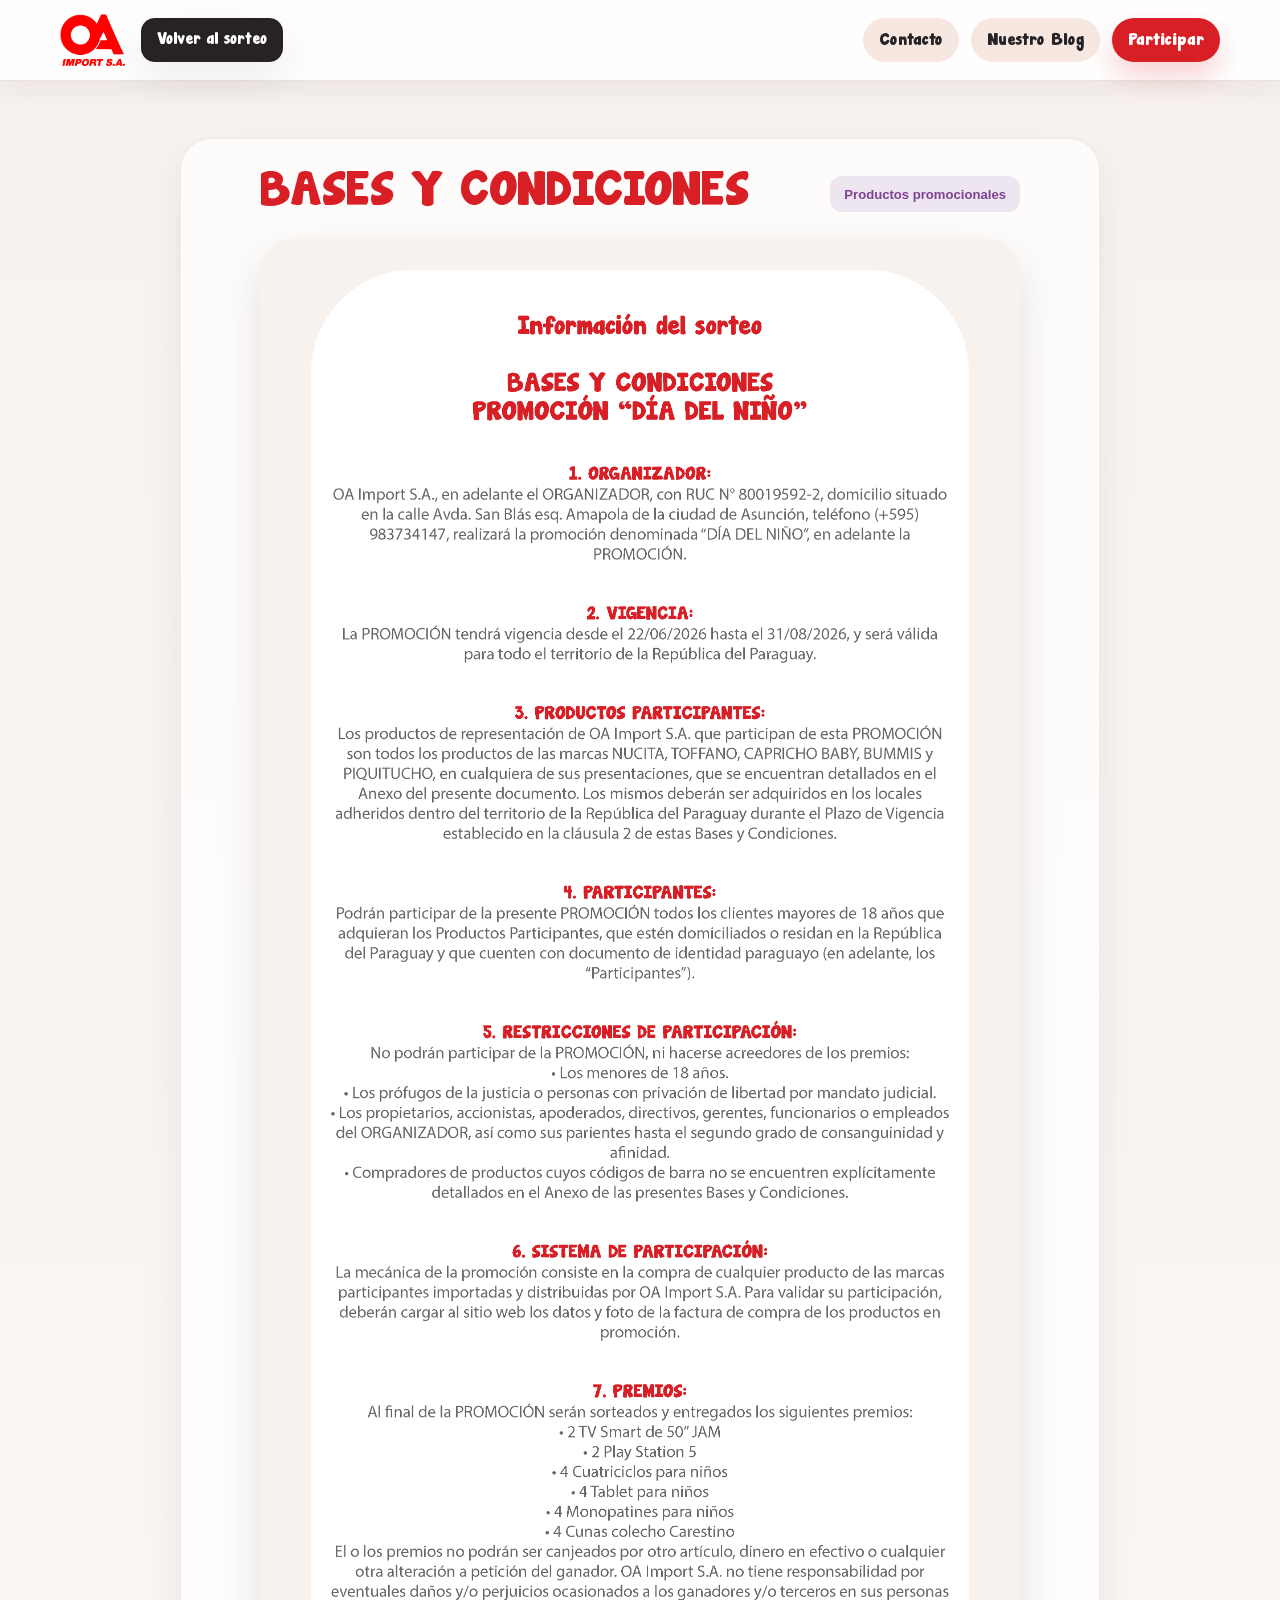
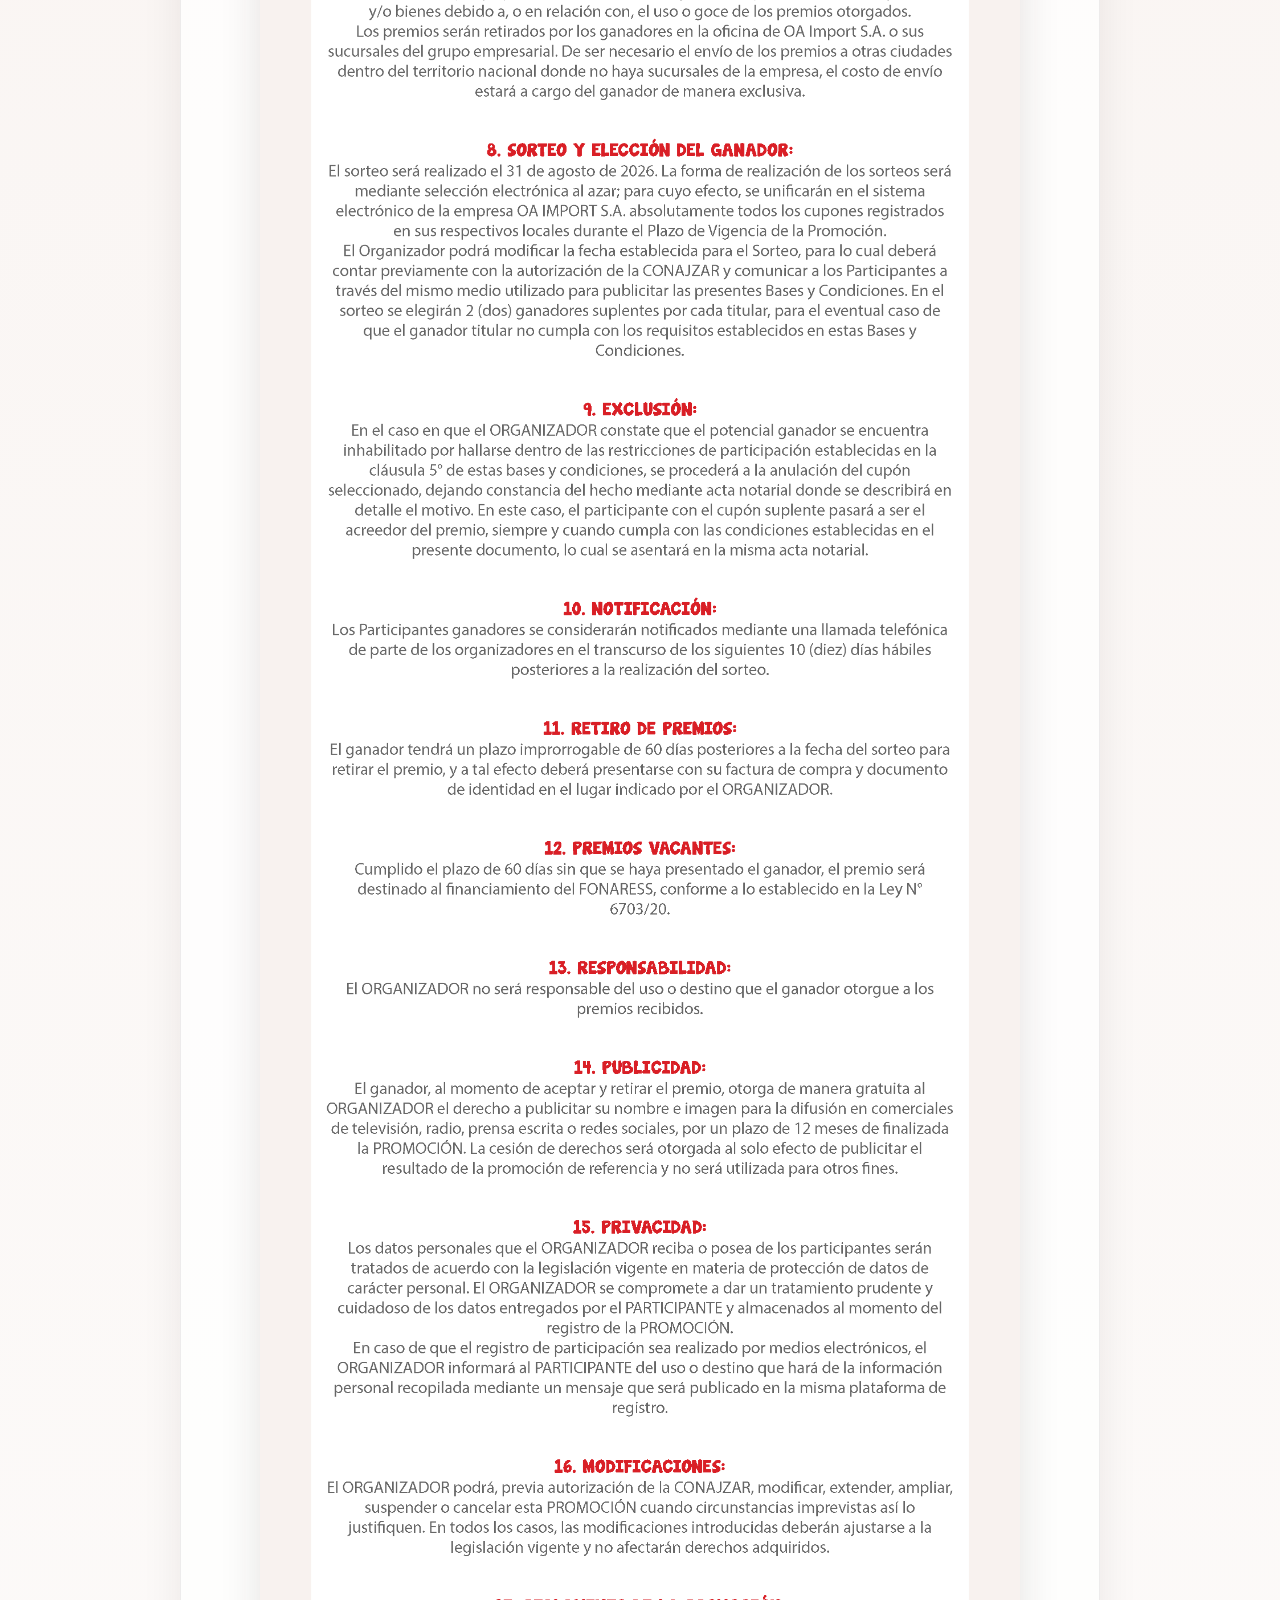
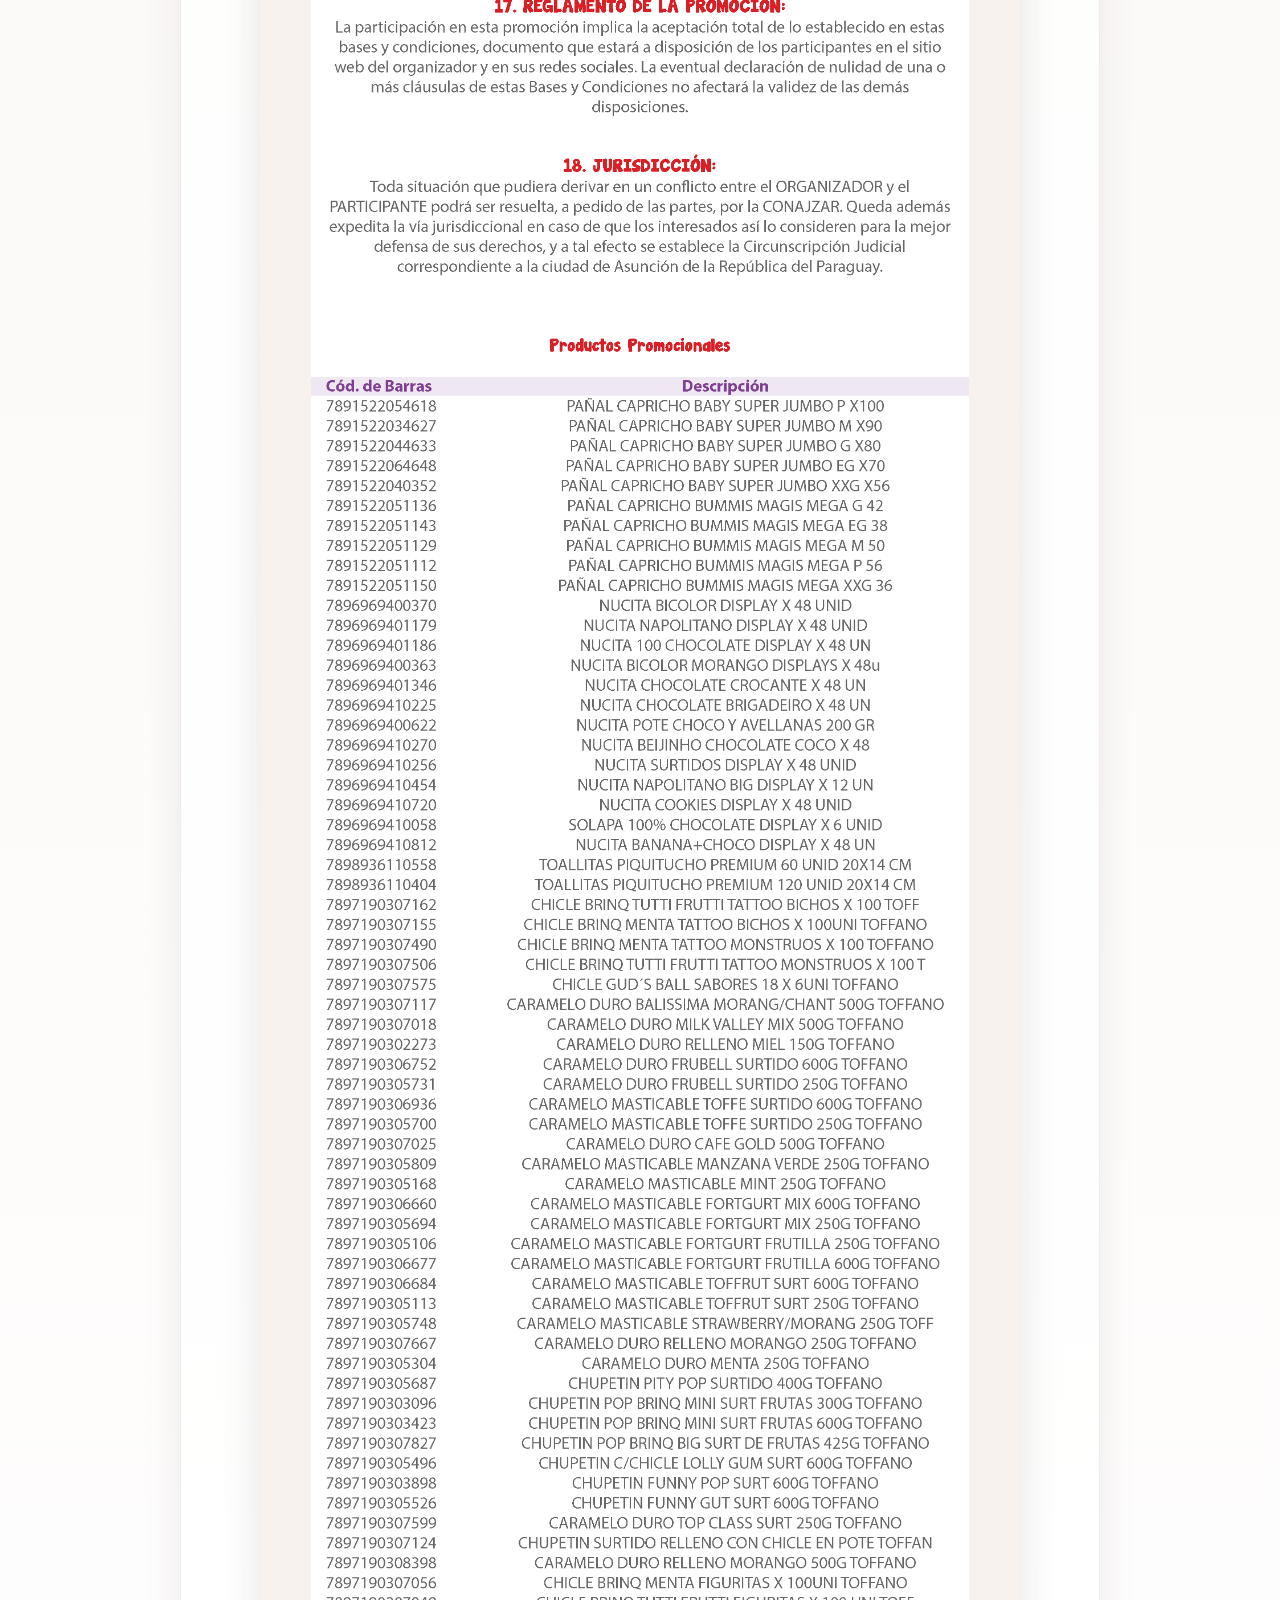
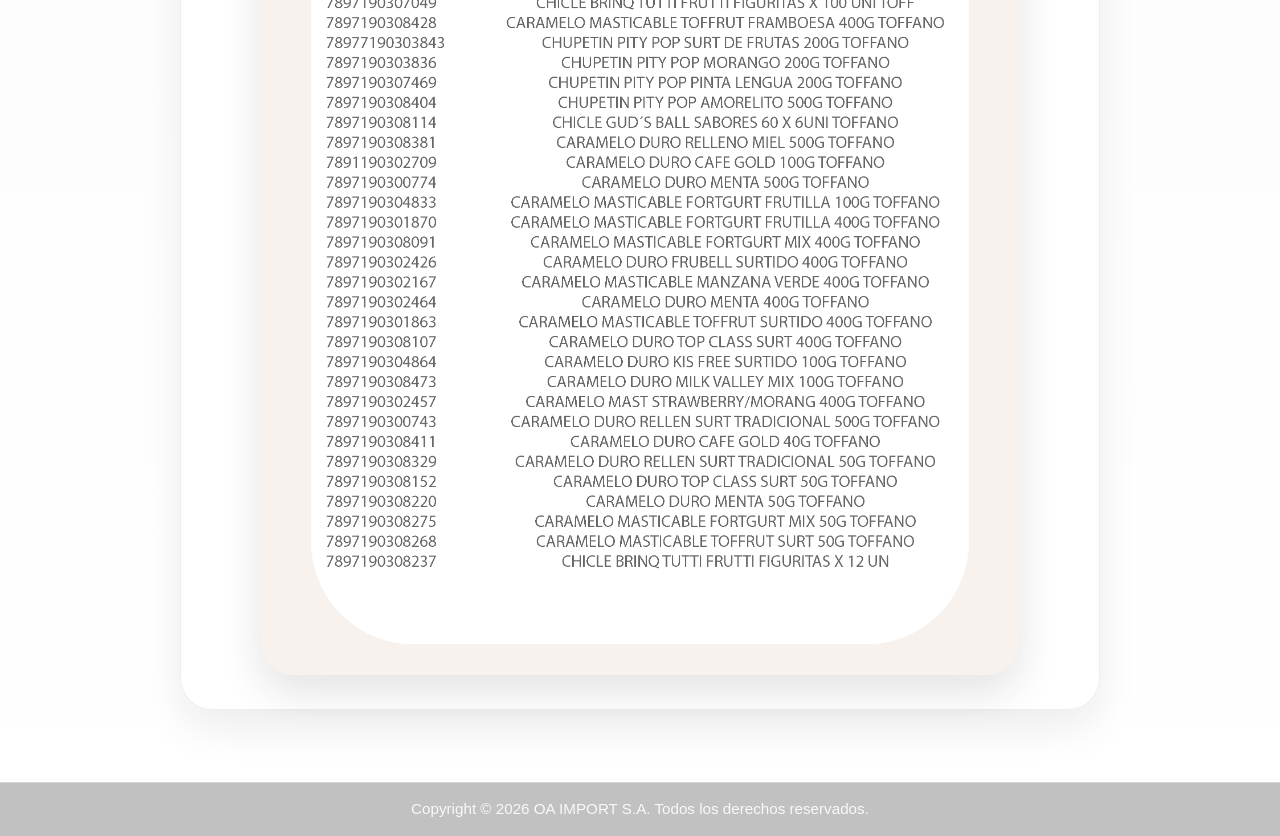
==== commit 8d4df0ac: "Add files via upload" ====
--- a/bases.html
+++ b/bases.html
@@ -1,23 +1,23 @@
-<!DOCTYPE html>
-<!--
-/*════════════════════════════════════════════════════
-  ⛩  Programmer: Emanuel Barrios  |  侘寂.dev
-
-       ✦  月夜のコード  ✦
-     桜   <code/>  clean · focus · flow   桜
-
-  LinkedIn:
-  https://www.linkedin.com/in/emanuel-barrios-51ab6523b?utm_source=share_via&utm_content=profile&utm_medium=member_android
-════════════════════════════════════════════════════*/
--->
-<html lang="es">
+<!DOCTYPE html>
+<!--
+/*════════════════════════════════════════════════════
+  ⛩  Programmer: Emanuel Barrios  |  侘寂.dev
+
+       ✦  月夜のコード  ✦
+     桜   <code/>  clean · focus · flow   桜
+
+  LinkedIn:
+  https://www.linkedin.com/in/emanuel-barrios-51ab6523b?utm_source=share_via&utm_content=profile&utm_medium=member_android
+════════════════════════════════════════════════════*/
+-->
+<html lang="es">
 <head>
 <meta charset="UTF-8">
 <meta name="viewport" content="width=device-width, initial-scale=1.0">
 <title>Bases y Condiciones</title>
 <link rel="icon" href="favicon.ico?v=6" sizes="any">
 <link rel="shortcut icon" href="favicon.ico?v=6" type="image/x-icon">
-<link rel="stylesheet" href="styles.css?v=58">
+<link rel="stylesheet" href="styles.css?v=59">
 </head>
 <body class="page-bases">
 
@@ -41,225 +41,15 @@
 </div>
 </header>
 
-<section class="section legal-section">
-<div class="legal-card">
-<p class="legal-kicker">Información del sorteo</p>
-<div class="legal-heading-row">
+<section class="section legal-section legal-image-section">
+<div class="legal-card legal-card--image">
+<div class="legal-heading-row legal-heading-row--image">
 <h1>Bases y condiciones</h1>
 <a href="#productos-promocionales" class="legal-jump">Productos promocionales</a>
 </div>
-<p class="legal-subtitle">Promoci&oacute;n &ldquo;D&iacute;a del Ni&ntilde;o&rdquo;</p>
-
-<div class="legal-content">
-<section class="legal-item">
-<h2>1. ORGANIZADOR</h2>
-<p>OA Import S.A., en adelante el ORGANIZADOR, con RUC N&deg; 80019592-2, domicilio situado en la calle Avda. San Bl&aacute;s esq. Amapola de la ciudad de Asunci&oacute;n, tel&eacute;fono (+595) 983734147, realizar&aacute; la promoci&oacute;n denominada &ldquo;D&Iacute;A DEL NI&Ntilde;O&rdquo;, en adelante la PROMOCI&Oacute;N.</p>
-</section>
-
-<section class="legal-item">
-<h2>2. VIGENCIA</h2>
-<p>La PROMOCI&Oacute;N tendr&aacute; vigencia desde el 22/06/2026 hasta el 31/08/2026, y ser&aacute; v&aacute;lida para todo el territorio de la Rep&uacute;blica del Paraguay.</p>
-</section>
-
-<section class="legal-item">
-<h2>3. PRODUCTOS PARTICIPANTES</h2>
-<p>Los productos de representaci&oacute;n de OA Import S.A. que participan de esta PROMOCI&Oacute;N son todos los productos de las marcas NUCITA, TOFFANO, CAPRICHO BABY, BUMMIS y PIQUITUCHO, en cualquiera de sus presentaciones, que se encuentran detallados en el Anexo del presente documento. Los mismos deber&aacute;n ser adquiridos en los locales adheridos dentro del territorio de la Rep&uacute;blica del Paraguay durante el Plazo de Vigencia establecido en la cl&aacute;usula 2 de estas Bases y Condiciones.</p>
-</section>
-
-<section class="legal-item">
-<h2>4. PARTICIPANTES</h2>
-<p>Podr&aacute;n participar de la presente PROMOCI&Oacute;N todos los clientes mayores de 18 a&ntilde;os que adquieran los Productos Participantes, que est&eacute;n domiciliados o residan en la Rep&uacute;blica del Paraguay y que cuenten con documento de identidad paraguayo (en adelante, los &ldquo;Participantes&rdquo;).</p>
-</section>
-
-<section class="legal-item">
-<h2>5. RESTRICCIONES DE PARTICIPACI&Oacute;N</h2>
-<p>No podr&aacute;n participar de la PROMOCI&Oacute;N, ni hacerse acreedores de los premios:</p>
-<ul class="legal-list">
-<li>Los menores de 18 a&ntilde;os.</li>
-<li>Los pr&oacute;fugos de la justicia o personas con privaci&oacute;n de libertad por mandato judicial.</li>
-<li>Los propietarios, accionistas, apoderados, directivos, gerentes, funcionarios o empleados del ORGANIZADOR, as&iacute; como sus parientes hasta el segundo grado de consanguinidad y afinidad.</li>
-<li>Compradores de productos cuyos c&oacute;digos de barra no se encuentren expl&iacute;citamente detallados en el Anexo de las presentes Bases y Condiciones.</li>
-</ul>
-</section>
-
-<section class="legal-item">
-<h2>6. SISTEMA DE PARTICIPACI&Oacute;N</h2>
-<p>La mec&aacute;nica de la promoci&oacute;n consiste en la compra de cualquier producto de las marcas participantes importadas y distribuidas por OA Import S.A. Para validar su participaci&oacute;n, deber&aacute;n cargar al sitio web los datos y foto de la factura de compra de los productos en promoci&oacute;n.</p>
-</section>
-
-<section class="legal-item">
-<h2>7. PREMIOS</h2>
-<p>Al final de la PROMOCI&Oacute;N ser&aacute;n sorteados y entregados los siguientes premios:</p>
-<ul class="legal-list legal-list--prizes">
-<li>2 TV Smart de 50&rdquo; JAM</li>
-<li>2 Play Station 5</li>
-<li>4 Cuatriciclos para ni&ntilde;os</li>
-<li>4 Tablet para ni&ntilde;os</li>
-<li>4 Monopatines para ni&ntilde;os</li>
-<li>4 Cunas colecho Carestino</li>
-</ul>
-<p>El o los premios no podr&aacute;n ser canjeados por otro art&iacute;culo, dinero en efectivo o cualquier otra alteraci&oacute;n a petici&oacute;n del ganador. OA Import S.A. no tiene responsabilidad por eventuales da&ntilde;os y/o perjuicios ocasionados a los ganadores y/o terceros en sus personas y/o bienes debido a, o en relaci&oacute;n con, el uso o goce de los premios otorgados.</p>
-<p>Los premios ser&aacute;n retirados por los ganadores en la oficina de OA Import S.A. o sus sucursales del grupo empresarial. De ser necesario el env&iacute;o de los premios a otras ciudades dentro del territorio nacional donde no haya sucursales de la empresa, el costo de env&iacute;o estar&aacute; a cargo del ganador de manera exclusiva.</p>
-</section>
-
-<section class="legal-item">
-<h2>8. SORTEO Y ELECCI&Oacute;N DEL GANADOR</h2>
-<p>El sorteo ser&aacute; realizado el 31 de agosto de 2026. La forma de realizaci&oacute;n de los sorteos ser&aacute; mediante selecci&oacute;n electr&oacute;nica al azar; para cuyo efecto, se unificar&aacute;n en el sistema electr&oacute;nico de la empresa OA IMPORT S.A. absolutamente todos los cupones registrados en sus respectivos locales durante el Plazo de Vigencia de la Promoci&oacute;n.</p>
-<p>El Organizador podr&aacute; modificar la fecha establecida para el Sorteo, para lo cual deber&aacute; contar previamente con la autorizaci&oacute;n de la CONAJZAR y comunicar a los Participantes a trav&eacute;s del mismo medio utilizado para publicitar las presentes Bases y Condiciones. En el sorteo se elegir&aacute;n 2 (dos) ganadores suplentes por cada titular, para el eventual caso de que el ganador titular no cumpla con los requisitos establecidos en estas Bases y Condiciones.</p>
-</section>
-
-<section class="legal-item">
-<h2>9. EXCLUSI&Oacute;N</h2>
-<p>En el caso en que el ORGANIZADOR constate que el potencial ganador se encuentra inhabilitado por hallarse dentro de las restricciones de participaci&oacute;n establecidas en la cl&aacute;usula 5&deg; de estas bases y condiciones, se proceder&aacute; a la anulaci&oacute;n del cup&oacute;n seleccionado, dejando constancia del hecho mediante acta notarial donde se describir&aacute; en detalle el motivo. En este caso, el participante con el cup&oacute;n suplente pasar&aacute; a ser el acreedor del premio, siempre y cuando cumpla con las condiciones establecidas en el presente documento, lo cual se asentar&aacute; en la misma acta notarial.</p>
-</section>
-
-<section class="legal-item">
-<h2>10. NOTIFICACI&Oacute;N</h2>
-<p>Los Participantes ganadores se considerar&aacute;n notificados mediante una llamada telef&oacute;nica de parte de los organizadores en el transcurso de los siguientes 10 (diez) d&iacute;as h&aacute;biles posteriores a la realizaci&oacute;n del sorteo.</p>
-</section>
-
-<section class="legal-item">
-<h2>11. RETIRO DE PREMIOS</h2>
-<p>El ganador tendr&aacute; un plazo improrrogable de 60 d&iacute;as posteriores a la fecha del sorteo para retirar el premio, y a tal efecto deber&aacute; presentarse con su factura de compra y documento de identidad en el lugar indicado por el ORGANIZADOR.</p>
-</section>
-
-<section class="legal-item">
-<h2>12. PREMIOS VACANTES</h2>
-<p>Cumplido el plazo de 60 d&iacute;as sin que se haya presentado el ganador, el premio ser&aacute; destinado al financiamiento del FONARESS, conforme a lo establecido en la Ley N&deg; 6703/20.</p>
-</section>
-
-<section class="legal-item">
-<h2>13. RESPONSABILIDAD</h2>
-<p>El ORGANIZADOR no ser&aacute; responsable del uso o destino que el ganador otorgue a los premios recibidos.</p>
-</section>
-
-<section class="legal-item">
-<h2>14. PUBLICIDAD</h2>
-<p>El ganador, al momento de aceptar y retirar el premio, otorga de manera gratuita al ORGANIZADOR el derecho a publicitar su nombre e imagen para la difusi&oacute;n en comerciales de televisi&oacute;n, radio, prensa escrita o redes sociales, por un plazo de 12 meses de finalizada la PROMOCI&Oacute;N. La cesi&oacute;n de derechos ser&aacute; otorgada al solo efecto de publicitar el resultado de la promoci&oacute;n de referencia y no ser&aacute; utilizada para otros fines.</p>
-</section>
-
-<section class="legal-item">
-<h2>15. PRIVACIDAD</h2>
-<p>Los datos personales que el ORGANIZADOR reciba o posea de los participantes ser&aacute;n tratados de acuerdo con la legislaci&oacute;n vigente en materia de protecci&oacute;n de datos de car&aacute;cter personal. El ORGANIZADOR se compromete a dar un tratamiento prudente y cuidadoso de los datos entregados por el PARTICIPANTE y almacenados al momento del registro de la PROMOCI&Oacute;N.</p>
-<p>En caso de que el registro de participaci&oacute;n sea realizado por medios electr&oacute;nicos, el ORGANIZADOR informar&aacute; al PARTICIPANTE del uso o destino que har&aacute; de la informaci&oacute;n personal recopilada mediante un mensaje que ser&aacute; publicado en la misma plataforma de registro.</p>
-</section>
-
-<section class="legal-item">
-<h2>16. MODIFICACIONES</h2>
-<p>El ORGANIZADOR podr&aacute;, previa autorizaci&oacute;n de la CONAJZAR, modificar, extender, ampliar, suspender o cancelar esta PROMOCI&Oacute;N cuando circunstancias imprevistas as&iacute; lo justifiquen. En todos los casos, las modificaciones introducidas deber&aacute;n ajustarse a la legislaci&oacute;n vigente y no afectar&aacute;n derechos adquiridos.</p>
-</section>
-
-<section class="legal-item">
-<h2>17. REGLAMENTO DE LA PROMOCI&Oacute;N</h2>
-<p>La participaci&oacute;n en esta promoci&oacute;n implica la aceptaci&oacute;n total de lo establecido en estas bases y condiciones, documento que estar&aacute; a disposici&oacute;n de los participantes en el sitio web del organizador y en sus redes sociales. La eventual declaraci&oacute;n de nulidad de una o m&aacute;s cl&aacute;usulas de estas Bases y Condiciones no afectar&aacute; la validez de las dem&aacute;s disposiciones.</p>
-</section>
-
-<section class="legal-item">
-<h2>18. JURISDICCI&Oacute;N</h2>
-<p>Toda situaci&oacute;n que pudiera derivar en un conflicto entre el ORGANIZADOR y el PARTICIPANTE podr&aacute; ser resuelta, a pedido de las partes, por la CONAJZAR. Queda adem&aacute;s expedita la v&iacute;a jurisdiccional en caso de que los interesados as&iacute; lo consideren para la mejor defensa de sus derechos, y a tal efecto se establece la Circunscripci&oacute;n Judicial correspondiente a la ciudad de Asunci&oacute;n de la Rep&uacute;blica del Paraguay.</p>
-</section>
-
-<section id="productos-promocionales" class="legal-item legal-products">
-<h2>Productos Promocionales</h2>
-<div class="legal-products-table-wrap" role="region" aria-label="Tabla de productos promocionales">
-<table class="legal-products-table">
-<thead>
-<tr><th>Descripci&oacute;n</th><th>C&oacute;digo de Barra</th></tr>
-</thead>
-<tbody>
-<tr><td>PAÑAL CAPRICHO BABY SUPER JUMBO P X100</td><td>7891522054618</td></tr>
-<tr><td>PAÑAL CAPRICHO BABY SUPER JUMBO M X90</td><td>7891522034627</td></tr>
-<tr><td>PAÑAL CAPRICHO BABY SUPER JUMBO G X80</td><td>7891522044633</td></tr>
-<tr><td>PAÑAL CAPRICHO BABY SUPER JUMBO EG X70</td><td>7891522064648</td></tr>
-<tr><td>PAÑAL CAPRICHO BABY SUPER JUMBO XXG X56</td><td>7891522040352</td></tr>
-<tr><td>PAÑAL CAPRICHO BUMMIS MAGIS MEGA G 42</td><td>7891522051136</td></tr>
-<tr><td>PAÑAL CAPRICHO BUMMIS MAGIS MEGA EG 38</td><td>7891522051143</td></tr>
-<tr><td>PAÑAL CAPRICHO BUMMIS MAGIS MEGA M 50</td><td>7891522051129</td></tr>
-<tr><td>PAÑAL CAPRICHO BUMMIS MAGIS MEGA P 56</td><td>7891522051112</td></tr>
-<tr><td>PAÑAL CAPRICHO BUMMIS MAGIS MEGA XXG 36</td><td>7891522051150</td></tr>
-<tr><td>NUCITA BICOLOR DISPLAY X 48 UNID</td><td>7896969400370</td></tr>
-<tr><td>NUCITA NAPOLITANO DISPLAY X 48 UNID</td><td>7896969401179</td></tr>
-<tr><td>NUCITA 100 CHOCOLATE DISPLAY X 48 UN</td><td>7896969401186</td></tr>
-<tr><td>NUCITA BICOLOR MORANGO DISPLAYS X 48u</td><td>7896969400363</td></tr>
-<tr><td>NUCITA CHOCOLATE CROCANTE X 48 UN</td><td>7896969401346</td></tr>
-<tr><td>NUCITA CHOCOLATE BRIGADEIRO X 48 UN</td><td>7896969410225</td></tr>
-<tr><td>NUCITA POTE CHOCO Y AVELLANAS 200 GR</td><td>7896969400622</td></tr>
-<tr><td>NUCITA BEIJINHO CHOCOLATE COCO X 48</td><td>7896969410270</td></tr>
-<tr><td>NUCITA SURTIDOS DISPLAY X 48 UNID</td><td>7896969410256</td></tr>
-<tr><td>NUCITA NAPOLITANO BIG DISPLAY X 12 UN</td><td>7896969410454</td></tr>
-<tr><td>NUCITA COOKIES DISPLAY X 48 UNID</td><td>7896969410720</td></tr>
-<tr><td>SOLAPA 100% CHOCOLATE DISPLAY X 6 UNID</td><td>7896969410058</td></tr>
-<tr><td>NUCITA BANANA+CHOCO DISPLAY X 48 UN</td><td>7896969410812</td></tr>
-<tr><td>TOALLITAS PIQUITUCHO PREMIUM 60 UNID 20X14 CM</td><td>7898936110558</td></tr>
-<tr><td>TOALLITAS PIQUITUCHO PREMIUM 120 UNID 20X14 CM</td><td>7898936110404</td></tr>
-<tr><td>CHICLE BRINQ TUTTI FRUTTI TATTOO BICHOS X 100 TOFF</td><td>7897190307162</td></tr>
-<tr><td>CHICLE BRINQ MENTA TATTOO BICHOS X 100UNI TOFFANO</td><td>7897190307155</td></tr>
-<tr><td>CHICLE BRINQ MENTA TATTOO MONSTRUOS X 100 TOFFANO</td><td>7897190307490</td></tr>
-<tr><td>CHICLE BRINQ TUTTI FRUTTI TATTOO MONSTRUOS X 100 T</td><td>7897190307506</td></tr>
-<tr><td>CHICLE GUD´S BALL SABORES 18 X 6UNI TOFFANO</td><td>7897190307575</td></tr>
-<tr><td>CARAMELO DURO BALISSIMA MORANG/CHANT 500G TOFFANO</td><td>7897190307117</td></tr>
-<tr><td>CARAMELO DURO MILK VALLEY MIX 500G TOFFANO</td><td>7897190307018</td></tr>
-<tr><td>CARAMELO DURO RELLENO MIEL 150G TOFFANO</td><td>7897190302273</td></tr>
-<tr><td>CARAMELO DURO FRUBELL SURTIDO 600G TOFFANO</td><td>7897190306752</td></tr>
-<tr><td>CARAMELO DURO FRUBELL SURTIDO 250G TOFFANO</td><td>7897190305731</td></tr>
-<tr><td>CARAMELO MASTICABLE TOFFE SURTIDO 600G TOFFANO</td><td>7897190306936</td></tr>
-<tr><td>CARAMELO MASTICABLE TOFFE SURTIDO 250G TOFFANO</td><td>7897190305700</td></tr>
-<tr><td>CARAMELO DURO CAFE GOLD 500G TOFFANO</td><td>7897190307025</td></tr>
-<tr><td>CARAMELO MASTICABLE MANZANA VERDE 250G TOFFANO</td><td>7897190305809</td></tr>
-<tr><td>CARAMELO MASTICABLE MINT 250G TOFFANO</td><td>7897190305168</td></tr>
-<tr><td>CARAMELO MASTICABLE FORTGURT MIX 600G TOFFANO</td><td>7897190306660</td></tr>
-<tr><td>CARAMELO MASTICABLE FORTGURT MIX 250G TOFFANO</td><td>7897190305694</td></tr>
-<tr><td>CARAMELO MASTICABLE FORTGURT FRUTILLA 250G TOFFANO</td><td>7897190305106</td></tr>
-<tr><td>CARAMELO MASTICABLE FORTGURT FRUTILLA 600G TOFFANO</td><td>7897190306677</td></tr>
-<tr><td>CARAMELO MASTICABLE TOFFRUT SURT 600G TOFFANO</td><td>7897190306684</td></tr>
-<tr><td>CARAMELO MASTICABLE TOFFRUT SURT 250G TOFFANO</td><td>7897190305113</td></tr>
-<tr><td>CARAMELO MASTICABLE STRAWBERRY/MORANG 250G TOFF</td><td>7897190305748</td></tr>
-<tr><td>CARAMELO DURO RELLENO MORANGO 250G TOFFANO</td><td>7897190307667</td></tr>
-<tr><td>CARAMELO DURO MENTA 250G TOFFANO</td><td>7897190305304</td></tr>
-<tr><td>CHUPETIN PITY POP SURTIDO 400G TOFFANO</td><td>7897190305687</td></tr>
-<tr><td>CHUPETIN POP BRINQ MINI SURT FRUTAS 300G TOFFANO</td><td>7897190303096</td></tr>
-<tr><td>CHUPETIN POP BRINQ MINI SURT FRUTAS 600G TOFFANO</td><td>7897190303423</td></tr>
-<tr><td>CHUPETIN POP BRINQ BIG SURT DE FRUTAS 425G TOFFANO</td><td>7897190307827</td></tr>
-<tr><td>CHUPETIN C/CHICLE LOLLY GUM SURT 600G TOFFANO</td><td>7897190305496</td></tr>
-<tr><td>CHUPETIN FUNNY POP SURT 600G TOFFANO</td><td>7897190303898</td></tr>
-<tr><td>CHUPETIN FUNNY GUT SURT 600G TOFFANO</td><td>7897190305526</td></tr>
-<tr><td>CARAMELO DURO TOP CLASS SURT 250G TOFFANO</td><td>7897190307599</td></tr>
-<tr><td>CHUPETIN SURTIDO RELLENO CON CHICLE EN POTE TOFFAN</td><td>7897190307124</td></tr>
-<tr><td>CARAMELO DURO RELLENO MORANGO 500G TOFFANO</td><td>7897190308398</td></tr>
-<tr><td>CHICLE BRINQ MENTA FIGURITAS X 100UNI TOFFANO</td><td>7897190307056</td></tr>
-<tr><td>CHICLE BRINQ TUTTI FRUTTI FIGURITAS X 100 UNI TOFF</td><td>7897190307049</td></tr>
-<tr><td>CARAMELO MASTICABLE TOFFRUT FRAMBOESA 400G TOFFANO</td><td>7897190308428</td></tr>
-<tr><td>CHUPETIN PITY POP SURT DE FRUTAS 200G TOFFANO</td><td>78977190303843</td></tr>
-<tr><td>CHUPETIN PITY POP MORANGO 200G TOFFANO</td><td>7897190303836</td></tr>
-<tr><td>CHUPETIN PITY POP PINTA LENGUA 200G TOFFANO</td><td>7897190307469</td></tr>
-<tr><td>CHUPETIN PITY POP AMORELITO 500G TOFFANO</td><td>7897190308404</td></tr>
-<tr><td>CHICLE GUD´S BALL SABORES 60 X 6UNI TOFFANO</td><td>7897190308114</td></tr>
-<tr><td>CARAMELO DURO RELLENO MIEL 500G TOFFANO</td><td>7897190308381</td></tr>
-<tr><td>CARAMELO DURO CAFE GOLD 100G TOFFANO</td><td>7891190302709</td></tr>
-<tr><td>CARAMELO DURO MENTA 500G TOFFANO</td><td>7897190300774</td></tr>
-<tr><td>CARAMELO MASTICABLE FORTGURT FRUTILLA 100G TOFFANO</td><td>7897190304833</td></tr>
-<tr><td>CARAMELO MASTICABLE FORTGURT FRUTILLA 400G TOFFANO</td><td>7897190301870</td></tr>
-<tr><td>CARAMELO MASTICABLE FORTGURT MIX 400G TOFFANO</td><td>7897190308091</td></tr>
-<tr><td>CARAMELO DURO FRUBELL SURTIDO 400G TOFFANO</td><td>7897190302426</td></tr>
-<tr><td>CARAMELO MASTICABLE MANZANA VERDE 400G TOFFANO</td><td>7897190302167</td></tr>
-<tr><td>CARAMELO DURO MENTA 400G TOFFANO</td><td>7897190302464</td></tr>
-<tr><td>CARAMELO MASTICABLE TOFFRUT SURTIDO 400G TOFFANO</td><td>7897190301863</td></tr>
-<tr><td>CARAMELO DURO TOP CLASS SURT 400G TOFFANO</td><td>7897190308107</td></tr>
-<tr><td>CARAMELO DURO KIS FREE SURTIDO 100G TOFFANO</td><td>7897190304864</td></tr>
-<tr><td>CARAMELO DURO MILK VALLEY MIX 100G TOFFANO</td><td>7897190308473</td></tr>
-<tr><td>CARAMELO MAST STRAWBERRY/MORANG 400G TOFFANO</td><td>7897190302457</td></tr>
-<tr><td>CARAMELO DURO RELLEN SURT TRADICIONAL 500G TOFFANO</td><td>7897190300743</td></tr>
-<tr><td>CARAMELO DURO CAFE GOLD 40G TOFFANO</td><td>7897190308411</td></tr>
-<tr><td>CARAMELO DURO RELLEN SURT TRADICIONAL 50G TOFFANO</td><td>7897190308329</td></tr>
-<tr><td>CARAMELO DURO TOP CLASS SURT 50G TOFFANO</td><td>7897190308152</td></tr>
-<tr><td>CARAMELO DURO MENTA 50G TOFFANO</td><td>7897190308220</td></tr>
-<tr><td>CARAMELO MASTICABLE FORTGURT MIX 50G TOFFANO</td><td>7897190308275</td></tr>
-<tr><td>CARAMELO MASTICABLE TOFFRUT SURT 50G TOFFANO</td><td>7897190308268</td></tr>
-<tr><td>CHICLE BRINQ TUTTI FRUTTI FIGURITAS X 12 UN</td><td>7897190308237</td></tr>
-</tbody>
-</table>
-</div>
-</section>
+<div class="legal-image-frame">
+<img src="WEB%20PROMO%20600ppp_BASES%20Y%20CONDICIONES%20CELULAR.png?v=1" class="legal-bases-image" alt="Bases y condiciones de la promoci?n D?a del Ni?o y productos promocionales">
+<span id="productos-promocionales" class="legal-image-anchor" aria-hidden="true"></span>
 </div>
 </div>
 </section>
@@ -268,17 +58,17 @@
 <p>Copyright &copy; 2026 OA IMPORT S.A. Todos los derechos reservados.</p>
 </footer>
 
-<script src="script.js?v=24"></script>
-</body>
-<!--
-/*════════════════════════════════════════════════════
-  ⛩  Programmer: Emanuel Barrios  |  侘寂.dev
-
-       ✦  月夜のコード  ✦
-     桜   <code/>  clean · focus · flow   桜
-
-  LinkedIn:
-  https://www.linkedin.com/in/emanuel-barrios-51ab6523b?utm_source=share_via&utm_content=profile&utm_medium=member_android
-════════════════════════════════════════════════════*/
--->
-</html>
+<script src="script.js?v=24"></script>
+</body>
+<!--
+/*════════════════════════════════════════════════════
+  ⛩  Programmer: Emanuel Barrios  |  侘寂.dev
+
+       ✦  月夜のコード  ✦
+     桜   <code/>  clean · focus · flow   桜
+
+  LinkedIn:
+  https://www.linkedin.com/in/emanuel-barrios-51ab6523b?utm_source=share_via&utm_content=profile&utm_medium=member_android
+════════════════════════════════════════════════════*/
+-->
+</html>
--- a/styles.css
+++ b/styles.css
@@ -1218,6 +1218,47 @@
   color:var(--muted);
 }
 
+.legal-image-section{
+  padding-top:56px;
+}
+
+.legal-card--image{
+  max-width:920px;
+  padding:28px 22px 34px;
+  background:rgba(255,255,255,0.72);
+}
+
+.legal-heading-row--image{
+  max-width:760px;
+  margin:0 auto 18px;
+}
+
+.legal-image-frame{
+  position:relative;
+  max-width:760px;
+  margin:0 auto;
+  overflow:hidden;
+  border-radius:34px;
+  background:#f8eee9;
+  box-shadow:0 18px 42px rgba(38,34,37,0.12);
+}
+
+.legal-bases-image{
+  width:100%;
+  height:auto;
+  display:block;
+}
+
+.legal-image-anchor{
+  position:absolute;
+  left:0;
+  top:62.75%;
+  width:1px;
+  height:1px;
+  scroll-margin-top:98px;
+  pointer-events:none;
+}
+
 .contact-section{
   padding:24px 20px 22px;
   min-height:calc(100vh - 100px);
@@ -2038,6 +2079,10 @@
     border-radius:24px;
   }
 
+  .legal-card--image{
+    padding:18px 8px 24px;
+  }
+
   .page-bases .legal-card h1{
     font-size:clamp(1.65rem,8vw,2.25rem);
   }
@@ -2052,6 +2097,19 @@
     min-height:34px;
     padding:8px 12px;
     font-size:0.78rem;
+  }
+
+  .legal-heading-row--image{
+    padding:0 8px;
+    margin-bottom:14px;
+  }
+
+  .legal-image-frame{
+    border-radius:28px;
+  }
+
+  .legal-image-anchor{
+    scroll-margin-top:86px;
   }
 
   .legal-subtitle{
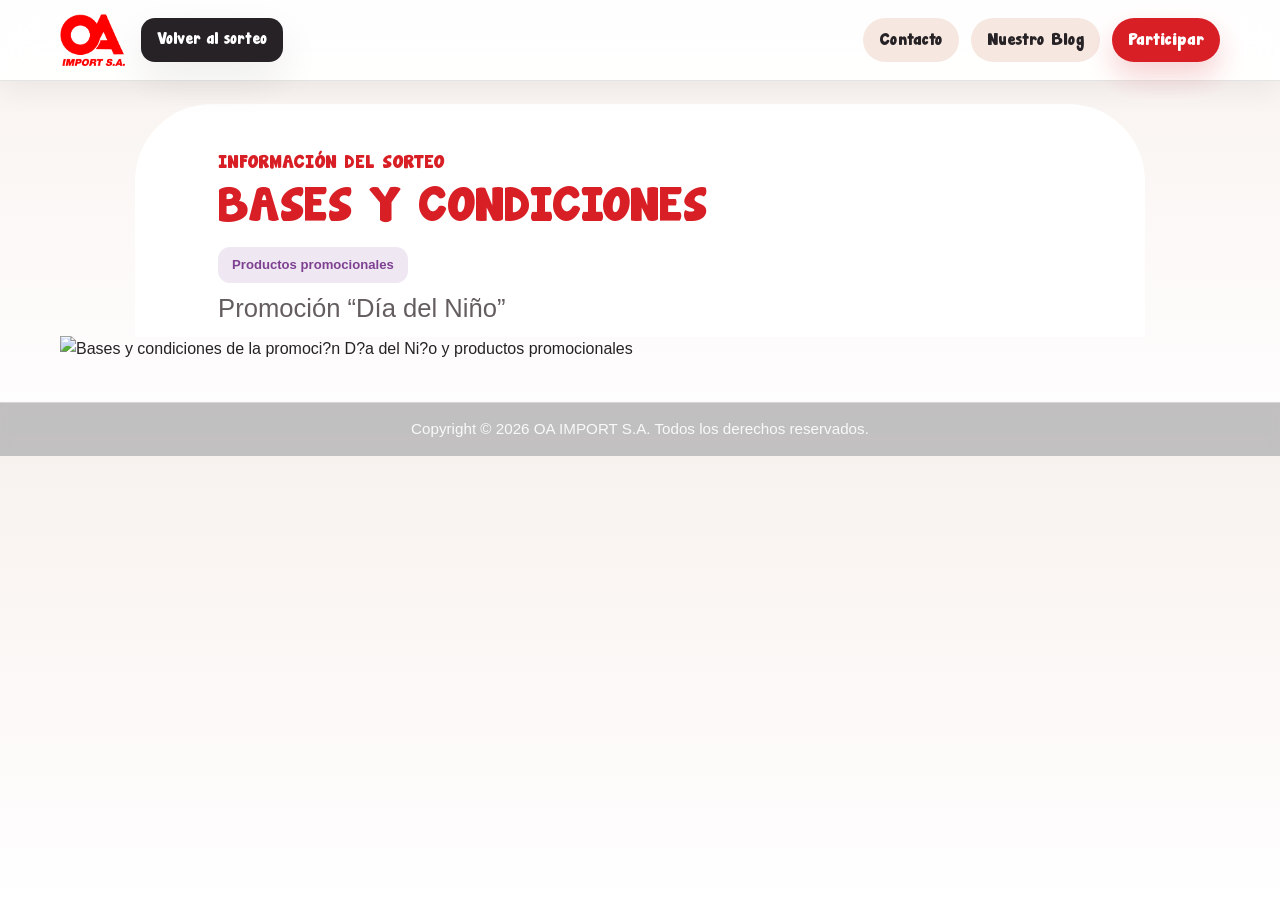
==== commit 9f89e9eb: "Add files via upload" ====
--- a/bases.html
+++ b/bases.html
@@ -17,7 +17,7 @@
 <title>Bases y Condiciones</title>
 <link rel="icon" href="favicon.ico?v=6" sizes="any">
 <link rel="shortcut icon" href="favicon.ico?v=6" type="image/x-icon">
-<link rel="stylesheet" href="styles.css?v=59">
+<link rel="stylesheet" href="styles.css?v=69">
 </head>
 <body class="page-bases">
 
@@ -41,24 +41,26 @@
 </div>
 </header>
 
-<section class="section legal-section legal-image-section">
-<div class="legal-card legal-card--image">
-<div class="legal-heading-row legal-heading-row--image">
-<h1>Bases y condiciones</h1>
-<a href="#productos-promocionales" class="legal-jump">Productos promocionales</a>
-</div>
-<div class="legal-image-frame">
-<img src="WEB%20PROMO%20600ppp_BASES%20Y%20CONDICIONES%20CELULAR.png?v=1" class="legal-bases-image" alt="Bases y condiciones de la promoci?n D?a del Ni?o y productos promocionales">
-<span id="productos-promocionales" class="legal-image-anchor" aria-hidden="true"></span>
-</div>
-</div>
+<section class="section legal-section legal-image-section">
+<div class="legal-card legal-card--image">
+<div class="legal-heading-row legal-heading-row--image">
+<p class="legal-kicker">Información del sorteo</p>
+<h1>Bases y condiciones</h1>
+<a href="#productos-promocionales" class="legal-jump">Productos promocionales</a>
+<p class="legal-subtitle legal-subtitle--image">Promoción &ldquo;Día del Niño&rdquo;</p>
+</div>
+<div class="legal-image-frame">
+<img src="WEB%20PROMO%20600ppp_BASES%20Y%20CONDICIONES%20CELULAR%20RECORTADA.png?v=1" class="legal-bases-image" alt="Bases y condiciones de la promoci?n D?a del Ni?o y productos promocionales">
+<span id="productos-promocionales" class="legal-image-anchor" aria-hidden="true"></span>
+</div>
+</div>
 </section>
 
 <footer class="site-footer">
 <p>Copyright &copy; 2026 OA IMPORT S.A. Todos los derechos reservados.</p>
 </footer>
 
-<script src="script.js?v=24"></script>
+<script src="script.js?v=25"></script>
 </body>
 <!--
 /*════════════════════════════════════════════════════
--- a/styles.css
+++ b/styles.css
@@ -981,6 +981,60 @@
   background:#151214;
 }
 
+.promo-wait-modal{
+  position:fixed;
+  inset:0;
+  z-index:2100;
+  display:flex;
+  align-items:center;
+  justify-content:center;
+  padding:18px;
+  background:rgba(18,14,16,0.42);
+}
+
+.promo-wait-modal[hidden]{
+  display:none;
+}
+
+.promo-wait-modal__dialog{
+  position:relative;
+  width:min(92vw,560px);
+  display:flex;
+  align-items:center;
+  justify-content:center;
+  animation:success-pop 0.24s ease-out;
+}
+
+.promo-wait-modal__image{
+  width:100%;
+  height:auto;
+  display:block;
+  border-radius:28px;
+  box-shadow:0 24px 58px rgba(22,14,15,0.34);
+}
+
+.promo-wait-modal__close{
+  position:absolute;
+  top:12px;
+  right:12px;
+  width:38px;
+  height:38px;
+  border:none;
+  border-radius:50%;
+  background:rgba(38,34,37,0.88);
+  color:#fff;
+  font-family:var(--font-readable);
+  font-size:1.2rem;
+  font-weight:700;
+  line-height:1;
+  cursor:pointer;
+  box-shadow:0 10px 22px rgba(24,17,18,0.24);
+}
+
+.promo-wait-modal__close:hover{
+  background:#151214;
+}
+
 @keyframes success-pop{
   from{
     opacity:0;
@@ -1219,28 +1273,91 @@
 }
 
 .legal-image-section{
-  padding-top:56px;
+  padding:22px 6px 40px;
 }
 
 .legal-card--image{
-  max-width:920px;
-  padding:28px 22px 34px;
-  background:rgba(255,255,255,0.72);
+  max-width:1240px;
+  padding:0;
+  border:none;
+  border-radius:0;
+  background:transparent;
+  box-shadow:none;
 }
 
 .legal-heading-row--image{
-  max-width:760px;
-  margin:0 auto 18px;
+  width:87%;
+  max-width:1010px;
+  margin:0 auto;
+  padding:50px 6.7% 14px;
+  align-items:flex-start;
+  flex-direction:column;
+  justify-content:flex-start;
+  gap:0;
+  background:#fff;
+  border-radius:clamp(34px,6vw,78px) clamp(34px,6vw,78px) 0 0;
+}
+
+.legal-heading-row--image .legal-kicker{
+  margin:0 0 12px;
+  color:var(--brand-red);
+  font-family:var(--font-title);
+  font-size:clamp(0.88rem,1.3vw,1.08rem);
+  line-height:1;
+  text-transform:uppercase;
+}
+
+.legal-heading-row--image h1{
+  max-width:560px;
+  margin:0 0 18px;
+  color:var(--brand-red);
+  font-size:clamp(3rem,5.2vw,5.35rem);
+  line-height:0.9;
+  text-transform:uppercase;
+}
+
+.legal-heading-row--image .legal-jump{
+  margin:0 0 10px;
+}
+
+.legal-subtitle--image{
+  margin:0;
+  color:var(--muted);
+  font-family:var(--font-readable);
+  font-size:clamp(1.12rem,2vw,1.72rem);
+  font-weight:400;
+  line-height:1.2;
 }
 
 .legal-image-frame{
   position:relative;
-  max-width:760px;
-  margin:0 auto;
-  overflow:hidden;
-  border-radius:34px;
-  background:#f8eee9;
-  box-shadow:0 18px 42px rgba(38,34,37,0.12);
+  max-width:1160px;
+  margin:-1px auto 0;
+  overflow:visible;
+  border-radius:0;
+  background:transparent;
+  box-shadow:none;
+}
+
+.legal-image-jump{
+  position:absolute;
+  top:2.7%;
+  right:5.8%;
+  z-index:2;
+  min-height:28px;
+  padding:4px 8px;
+  border-radius:0;
+  background:rgba(255,255,255,0.96);
+  color:var(--brand-red);
+  box-shadow:none;
+  font-size:0.58rem;
+  line-height:1;
+  white-space:nowrap;
+}
+
+.legal-image-jump:hover{
+  background:#fff;
+  transform:translateY(-1px);
 }
 
 .legal-bases-image{
@@ -1252,7 +1369,7 @@
 .legal-image-anchor{
   position:absolute;
   left:0;
-  top:62.75%;
+  top:61.4%;
   width:1px;
   height:1px;
   scroll-margin-top:98px;
@@ -2080,7 +2197,10 @@
   }
 
   .legal-card--image{
-    padding:18px 8px 24px;
+    padding:0;
+    border-radius:0;
+    background:transparent;
+    box-shadow:none;
   }
 
   .page-bases .legal-card h1{
@@ -2093,19 +2213,56 @@
     gap:8px;
   }
 
+  .legal-heading-row--image{
+    width:87%;
+    align-items:flex-start;
+    padding:34px 6.8% 12px;
+    margin:0 auto;
+    border-radius:34px 34px 0 0;
+  }
+
+  .legal-heading-row--image .legal-kicker{
+    margin-bottom:8px;
+    font-size:0.76rem;
+  }
+
+  .page-bases .legal-heading-row--image h1{
+    max-width:280px;
+    margin-bottom:12px;
+    font-size:clamp(2.15rem,9.6vw,2.85rem);
+    line-height:0.9;
+  }
+
+  .legal-heading-row--image .legal-jump{
+    margin-bottom:8px;
+  }
+
+  .legal-subtitle--image{
+    font-size:1.1rem;
+    line-height:1.2;
+  }
+
   .legal-jump{
     min-height:34px;
     padding:8px 12px;
     font-size:0.78rem;
   }
 
-  .legal-heading-row--image{
-    padding:0 8px;
-    margin-bottom:14px;
-  }
-
   .legal-image-frame{
-    border-radius:28px;
+    border-radius:0;
+  }
+
+  .legal-image-section{
+    padding:10px 2px 28px;
+  }
+
+  .legal-image-jump{
+    top:2.72%;
+    right:4.5%;
+    min-height:20px;
+    padding:3px 5px;
+    border-radius:0;
+    font-size:0.42rem;
   }
 
   .legal-image-anchor{
@@ -2337,4 +2494,25 @@
     height:36px;
     font-size:1.15rem;
   }
-}
+
+  .promo-wait-modal{
+    align-items:flex-start;
+    padding:84px 12px 18px;
+  }
+
+  .promo-wait-modal__dialog{
+    width:min(94vw,390px);
+  }
+
+  .promo-wait-modal__image{
+    border-radius:22px;
+  }
+
+  .promo-wait-modal__close{
+    top:10px;
+    right:10px;
+    width:34px;
+    height:34px;
+    font-size:1rem;
+  }
+}
